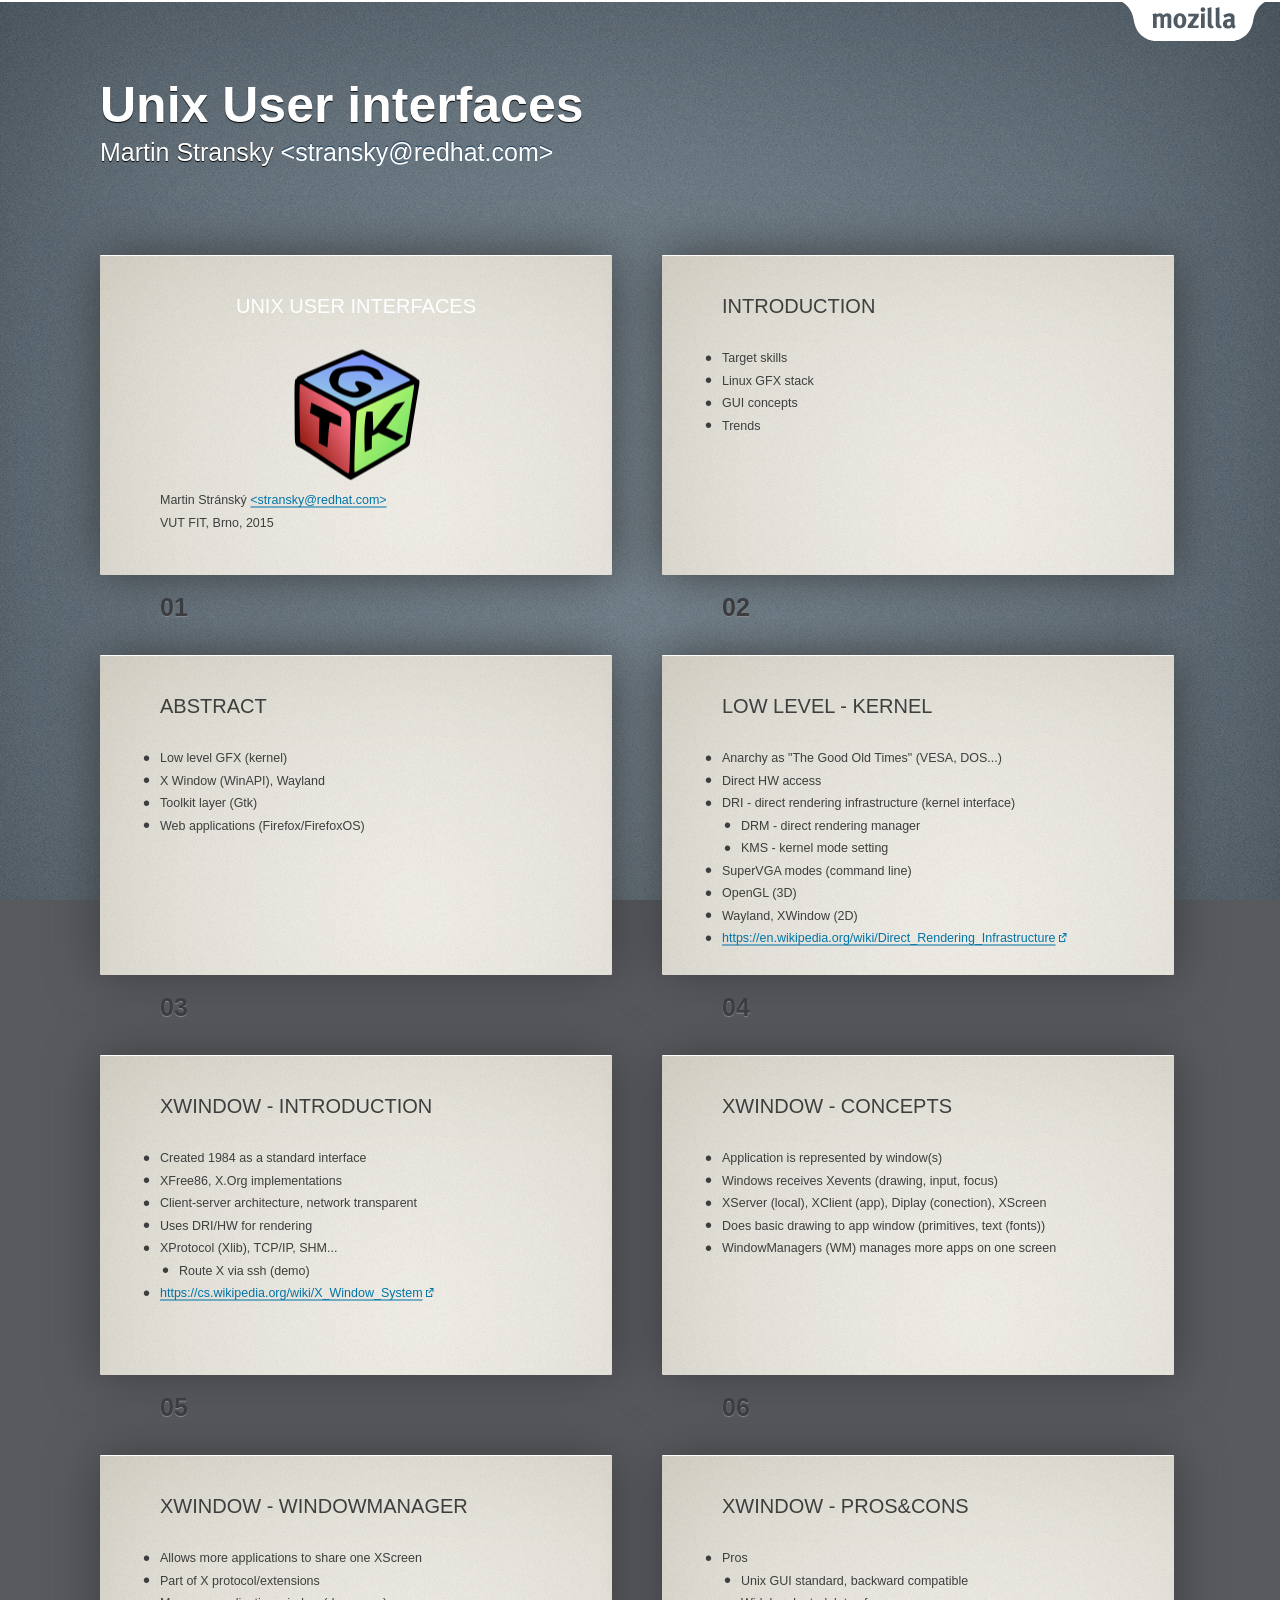
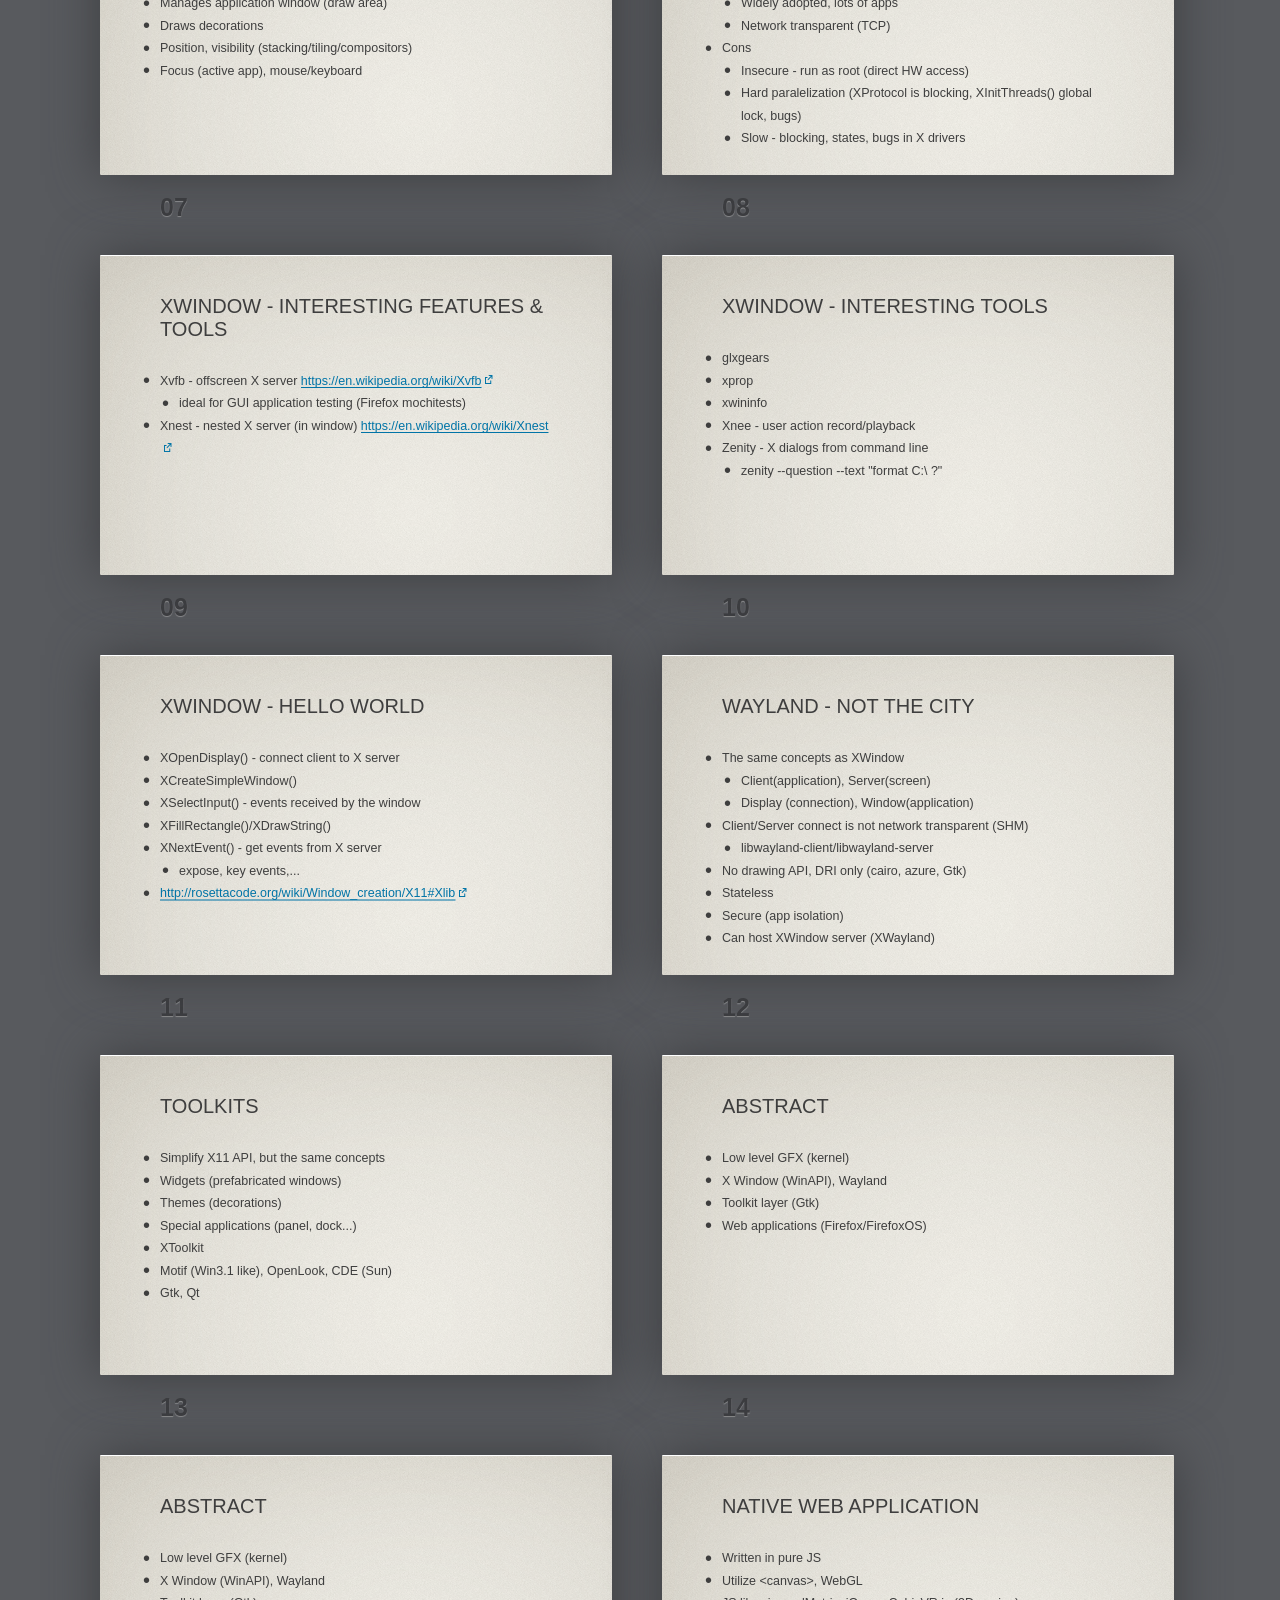
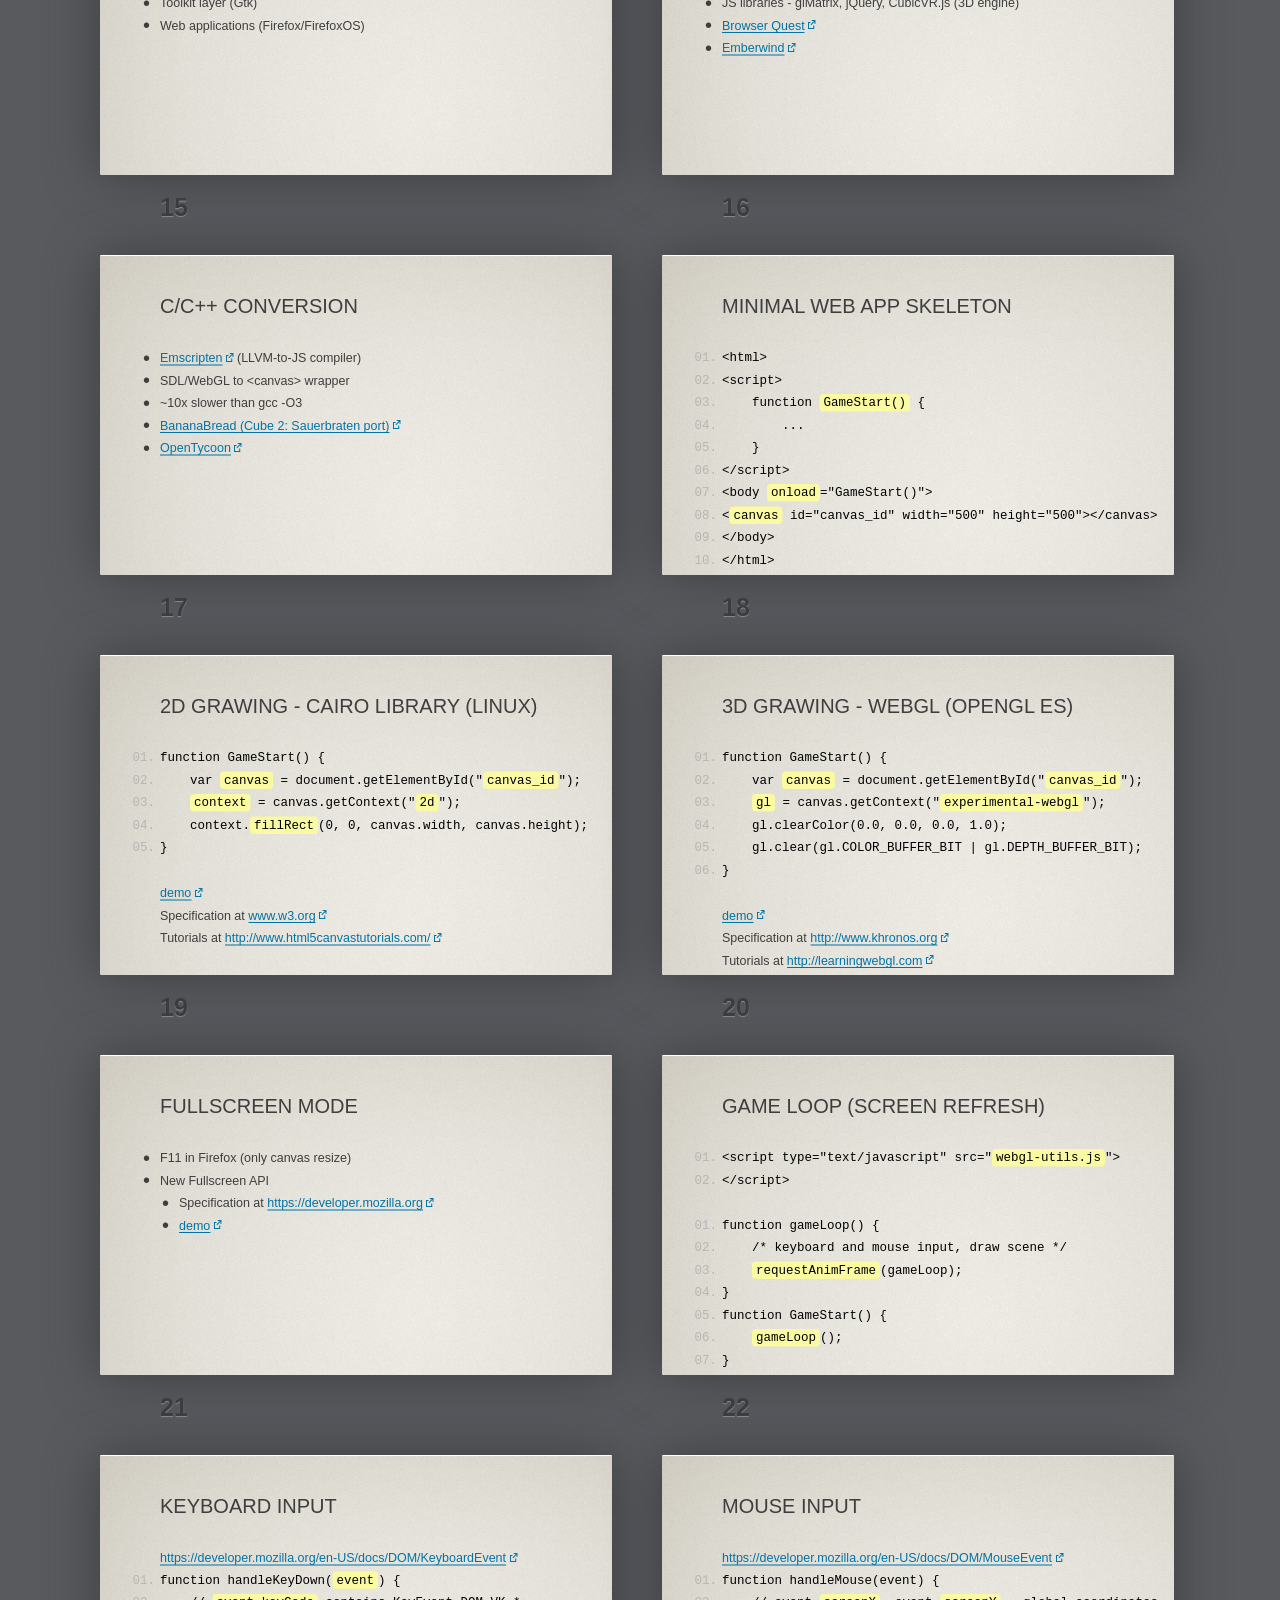
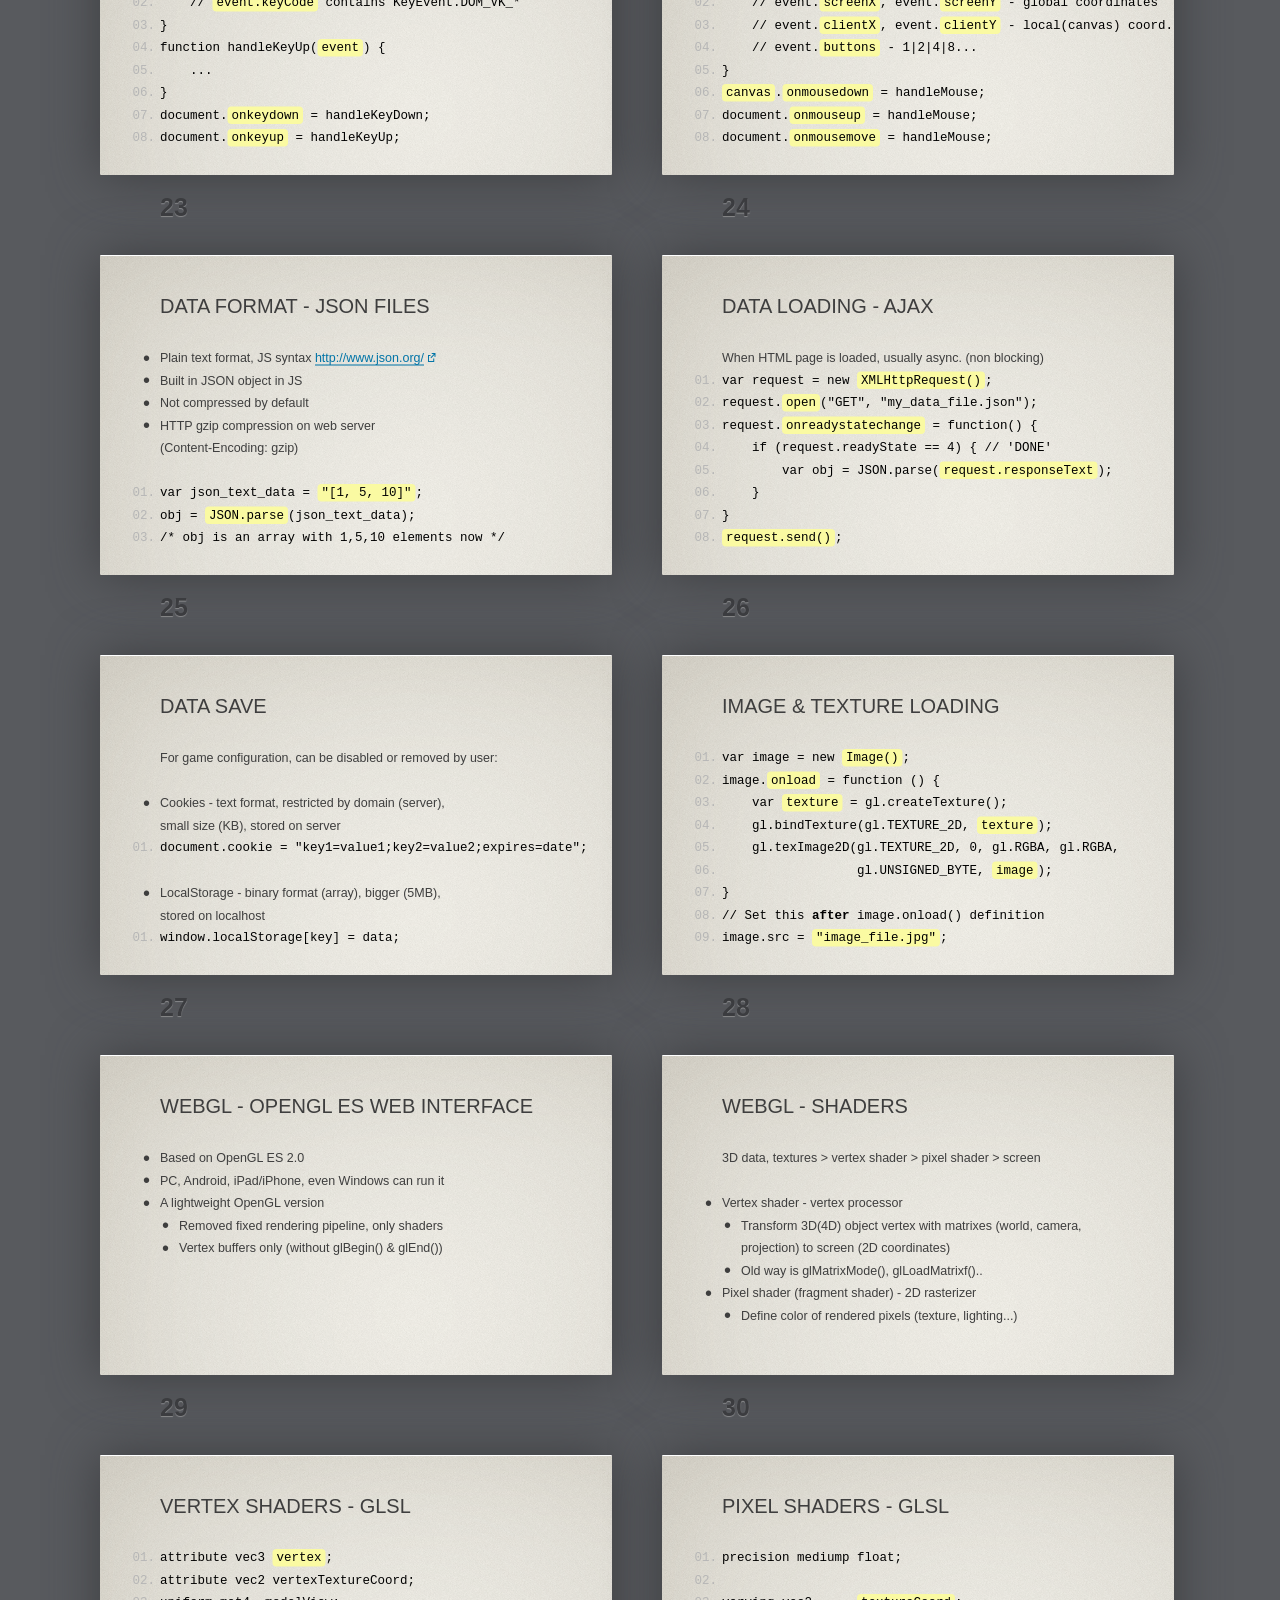
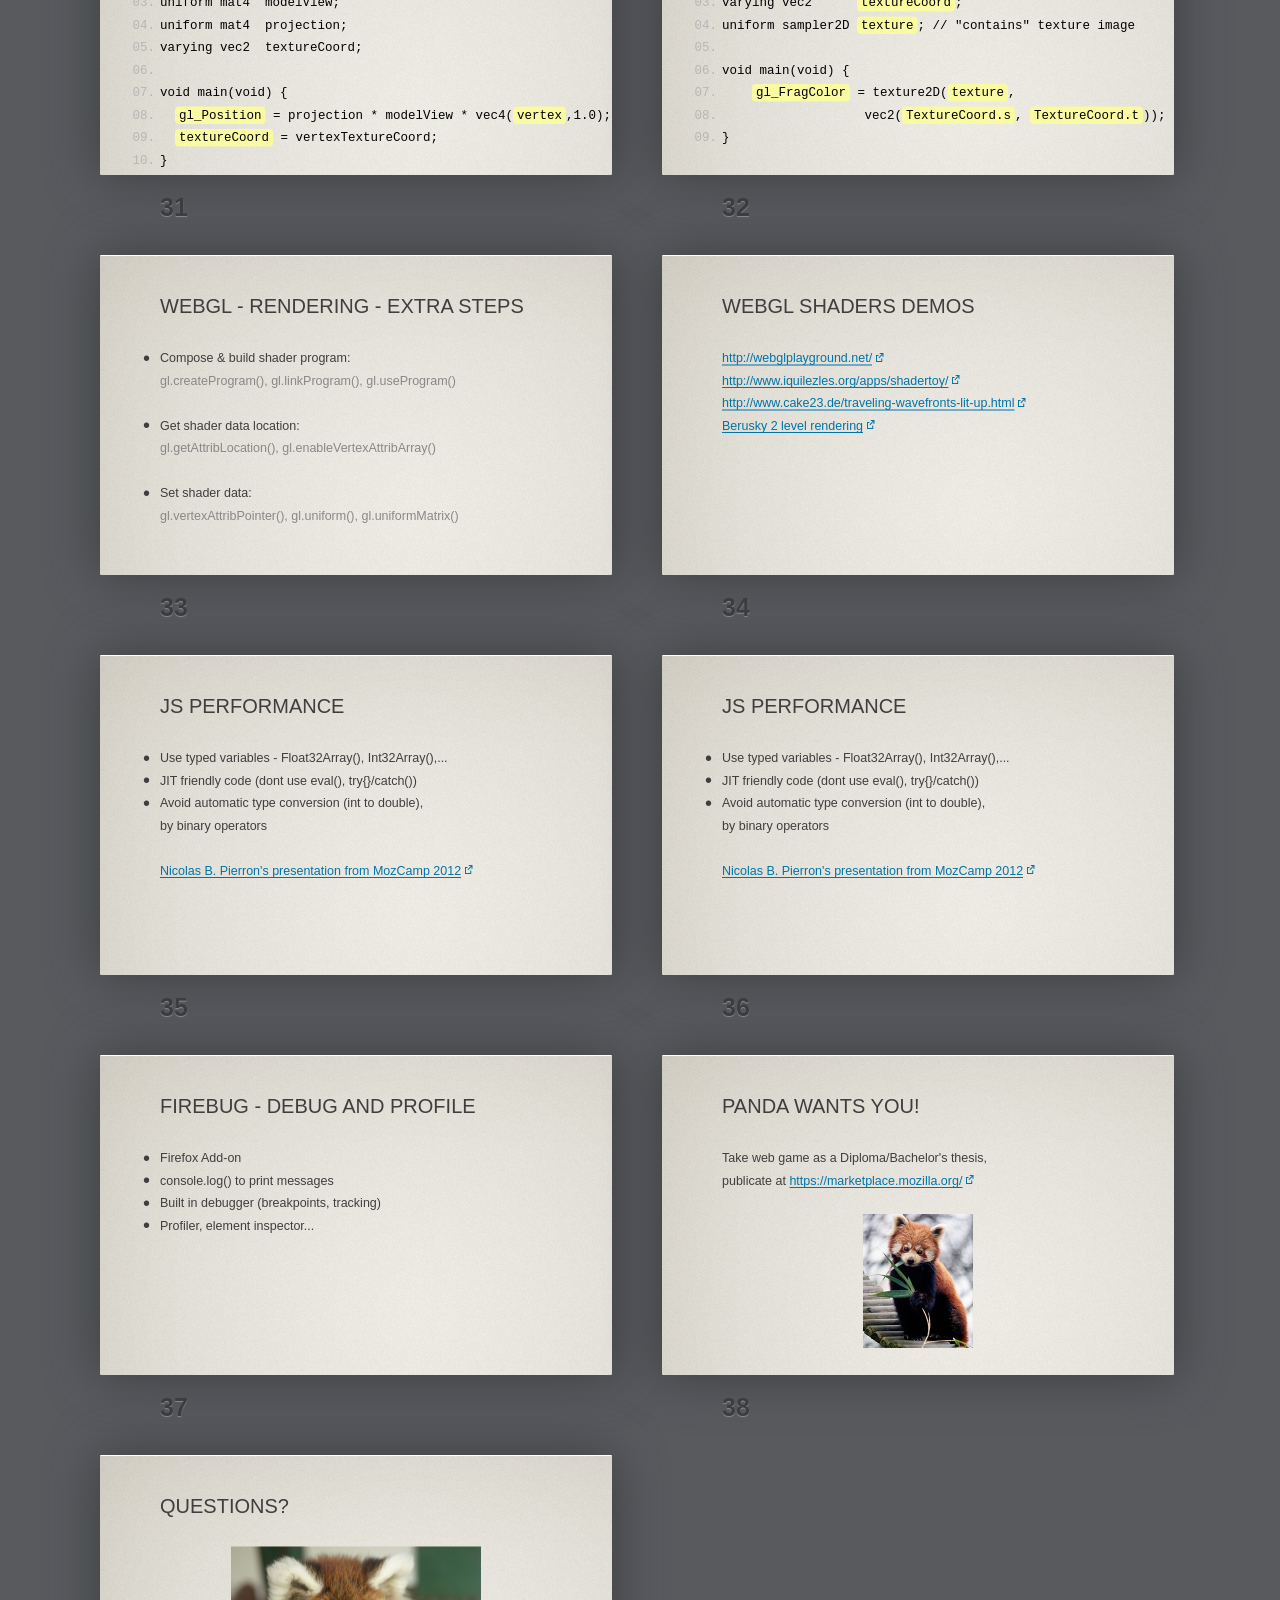
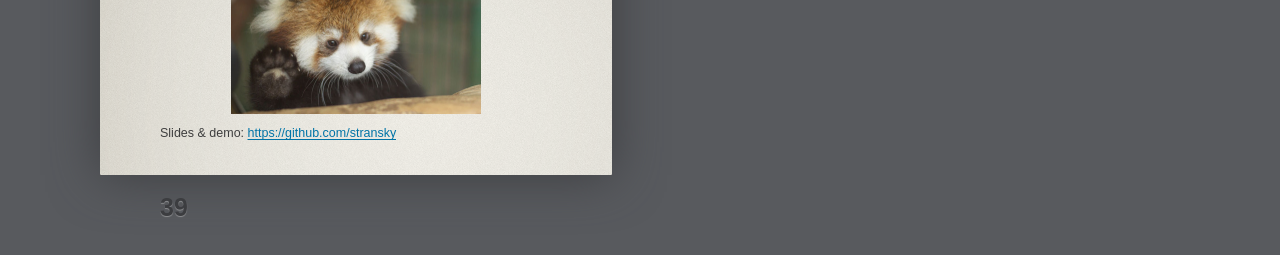
==== LinuxUI/slides/linux_ui.html @ 652108eb "slide update, new example" ====
<!DOCTYPE HTML>
<html lang="en-US">
<head>
	<title>Unix User interfaces</title>
	<meta charset="UTF-8">
	<meta name="viewport" content="width=1274, user-scalable=no">
	<link rel="stylesheet" href="themes/mozilla/styles/style.css">
	<!--
		To apply styles to the certain slides
		use slide ID to get needed elements
		-->
	<style>
		#Cover h2 {
			color:#FFF;
			text-align:center;
			font-size:40px;
			}
		#FitToWidth h2,
		#FitToHeight h2 {
			color:#fff;
			text-align:center;
			}
	</style>
</head>
<body class="list">
	<header class="caption">
		<h1>Unix User interfaces</h1>
		<p>Martin Stransky <a href="mailto:stransky@redhat.com">&lt;stransky@redhat.com&gt;</a></p>
	</header>

<!-- 
	
	Simply copy the whole block for each slide you want.
	Special slides get extra classes. Each slide needs an ID 
	to allow for bookmarking and target jumping.
	
	Images, videos and SVG objects are automatically centred.

	If you add a "cover" class images are taking over the whole 
	screen resized to height. Add a "w" class to resize to width.

 -->
	<div class="slide" id="Cover"><div>
		<section>
			<header>
				<h2>Unix User interfaces</h2>
			</header>
			<center><img src="pictures/gtk_logo.png"></center>
			<footer class="byline">Martin Stránský <a href="mailto:stransky@redhat.com">&lt;stransky@redhat.com&gt;</a><BR>VUT FIT, Brno, 2015</footer>
		</section>
	</div></div>

	<div class="slide" id="Intro"><div>
		<section>
			<header>
				<h2>Introduction</h2>
			</header>			
        <ul>
        <li>Target skills
        <li>Linux GFX stack
        <li>GUI concepts
        <li>Trends
        </ul>
		</section>
	</div></div>

	<div class="slide" id="Abstract"><div>
		<section>
			<header>
				<h2>Abstract</h2>
			</header>			
        <ul>
        <li>Low level GFX (kernel)
        <li>X Window (WinAPI), Wayland
        <li>Toolkit layer (Gtk)
        <li>Web applications (Firefox/FirefoxOS)        
        </ul>
		</section>
	</div></div>

  <div class="slide" id="Kernel_DRI"><div>
		<section>
			<header>
				<h2>Low level - kernel</h2>
			</header>			
        <ul>
        <li>Anarchy as "The Good Old Times" (VESA, DOS...)
        <li>Direct HW access
        <li>DRI - direct rendering infrastructure (kernel interface)
        <ul>
        <li>DRM - direct rendering manager
        <li>KMS - kernel mode setting
        </ul>
        <li>SuperVGA modes (command line)
        <li>OpenGL (3D)
        <li>Wayland, XWindow (2D)
        <li><a href="https://en.wikipedia.org/wiki/Direct_Rendering_Infrastructure" target="_blank">https://en.wikipedia.org/wiki/Direct_Rendering_Infrastructure</a>
        </ul>
		</section>
	</div></div>

	<div class="slide" id="X11-0"><div>
		<section>
			<header>
				<h2>XWindow - Introduction</h2>
			</header>			
        <ul>
        <li>Created 1984 as a standard interface
        <li>XFree86, X.Org implementations
        <li>Client-server architecture, network transparent
        <li>Uses DRI/HW for rendering
        <li>XProtocol (Xlib), TCP/IP, SHM...
        <ul>
          <li>Route X via ssh (demo)
        </ul>
        <li><a href="https://cs.wikipedia.org/wiki/X_Window_System" target="_blank">https://cs.wikipedia.org/wiki/X_Window_System</a>
        </ul>
		</section>
	</div></div>


	<div class="slide" id="X11-1"><div>
		<section>
			<header>
				<h2>XWindow - concepts</h2>
			</header>			
        <ul>
        <li>Application is represented by window(s)
        <li>Windows receives Xevents (drawing, input, focus)
        <li>XServer (local), XClient (app), Diplay (conection), XScreen
        <li>Does basic drawing to app window (primitives, text (fonts))
        <li>WindowManagers (WM) manages more apps on one screen
        </ul>
		</section>
	</div></div>

	<div class="slide" id="X11-2"><div>
		<section>
			<header>
				<h2>XWindow - WindowManager</h2>
			</header>			
        <ul>
        <li>Allows more applications to share one XScreen
        <li>Part of X protocol/extensions
        <li>Manages application window (draw area)
        <li>Draws decorations
        <li>Position, visibility (stacking/tiling/compositors)
        <li>Focus (active app), mouse/keyboard
        </ul>
		</section>
	</div></div>

	<div class="slide" id="X11-3"><div>
		<section>
			<header>
				<h2>XWindow - Pros&Cons</h2>
			</header>
        <ul>
        <li>Pros
        <ul>
        <li>Unix GUI standard, backward compatible
        <li>Widely adopted, lots of apps
        <li>Network transparent (TCP)
        </ul>
        <li>Cons
        <ul>
        <li>Insecure - run as root (direct HW access) 
        <li>Hard paralelization (XProtocol is blocking, XInitThreads() global lock, bugs)
        <li>Slow - blocking, states, bugs in X drivers
        </ul>
		</section>
	</div></div>


	<div class="slide" id="X11-4"><div>
		<section>
			<header>
				<h2>XWindow - Interesting features & tools</h2>
			</header>			
        <ul>
        <li>Xvfb - offscreen X server <a href="https://en.wikipedia.org/wiki/Xvfb" target="_blank">https://en.wikipedia.org/wiki/Xvfb</a>
        <ul>
          <li>ideal for GUI application testing (Firefox mochitests)
        </ul>
        <li>Xnest - nested X server (in window) <a href="https://en.wikipedia.org/wiki/Xnest" target="_blank">https://en.wikipedia.org/wiki/Xnest</a>
        </ul>
		</section>
	</div></div>

	<div class="slide" id="X11-5"><div>
		<section>
			<header>
				<h2>XWindow - Interesting tools</h2>
			</header>			
        <ul>                
        <li>glxgears
        <li>xprop
        <li>xwininfo
        <li>Xnee - user action record/playback
        <li>Zenity - X dialogs from command line
        <ul>
          <li>zenity --question --text "format C:\ ?"
        </ul>
        </ul>
		</section>
	</div></div>

	<div class="slide" id="X11-6"><div>
		<section>
			<header>
				<h2>XWindow - hello world</h2>
			</header>			
        <ul>
        <li>XOpenDisplay() - connect client to X server
        <li>XCreateSimpleWindow()
        <li>XSelectInput() - events received by the window
        <li>XFillRectangle()/XDrawString()
        <li>XNextEvent() - get events from X server
        <ul>
          <li>expose, key events,...
        </ul>
        <li><a href="http://rosettacode.org/wiki/Window_creation/X11#Xlib" target="_blank">http://rosettacode.org/wiki/Window_creation/X11#Xlib</a>
        </ul>
		</section>
	</div></div>

  <div class="slide" id="W-1"><div>	
		<section>
			<header>
				<h2>Wayland - not the city</h2>
			</header>			
        <ul>
        <li>The same concepts as XWindow
        <ul>
          <li>Client(application), Server(screen)
          <li>Display (connection), Window(application)
        </ul>
        <li>Client/Server connect is not network transparent (SHM)
        <ul>
        <li>libwayland-client/libwayland-server
        </ul>
        <li>No drawing API, DRI only (cairo, azure, Gtk)
        <li>Stateless
        <li>Secure (app isolation)
        <li>Can host XWindow server (XWayland)
        </ul>
		</section>
	</div></div>

	<div class="slide" id="GTK-1"><div>
		<section>
			<header>
				<h2>Toolkits</h2>
			</header>			
        <ul>
        <li>Simplify X11 API, but the same concepts
        <li>Widgets (prefabricated windows)
        <li>Themes (decorations)
        <li>Special applications (panel, dock...)
        <li>XToolkit
        <li>Motif (Win3.1 like), OpenLook, CDE (Sun)
        <li>Gtk, Qt
        </ul>
		</section>
	</div></div>

	<div class="slide" id="Abstract"><div>
		<section>
			<header>
				<h2>Abstract</h2>
			</header>			
        <ul>
        <li>Low level GFX (kernel)
        <li>X Window (WinAPI), Wayland
        <li>Toolkit layer (Gtk)
        <li>Web applications (Firefox/FirefoxOS)        
        </ul>
		</section>
	</div></div>

	<div class="slide" id="Abstract"><div>
		<section>
			<header>
				<h2>Abstract</h2>
			</header>			
        <ul>
        <li>Low level GFX (kernel)
        <li>X Window (WinAPI), Wayland
        <li>Toolkit layer (Gtk)
        <li>Web applications (Firefox/FirefoxOS)        
        </ul>
		</section>
	</div></div>


  <div class="slide" id="Native_apps"><div>
		<section>
			<header>
				<h2>Native web application</h2>
			</header>			
        <ul>
          <li>Written in pure JS</li>
          <li>Utilize &lt;canvas&gt;, WebGL</li>
          <li>JS libraries - glMatrix, jQuery, CubicVR.js (3D engine)</li>
          <li><a href="http://browserquest.mozilla.org/" target="_blank">Browser Quest</a></li>
          <li><a href="http://operasoftware.github.com/Emberwind/" target="_blank">Emberwind</a></li>
        </ul>        
		</section>
	</div></div>
  
  <div class="slide" id="Converted_apps"><div>
		<section>
			<header>
				<h2>C/C++ conversion</h2>
			</header>
        <ul>
          <li><a href="https://github.com/kripken/emscripten/wiki" target="_blank">Emscripten</a> (LLVM-to-JS compiler)</li>
          <li>SDL/WebGL to &lt;canvas&gt; wrapper</li>
          <li>~10x slower than gcc -O3</li>
          <li><a href="https://developer.mozilla.org/en-US/demos/detail/bananabread/launch" target="_blank">BananaBread (Cube 2: Sauerbraten port)</a></li>
          <li><a href="http://play-ttd.com/play/" target="_blank">OpenTycoon</a></li>
        </ul>
		</section>
	</div></div>
  
  <div class="slide" id="WebApp_structure"><div>
		<section>
			<header>
				<h2>Minimal Web App skeleton</h2>
			</header>			
        <pre>
        <code>&lt;html&gt;</code>
        <code>&lt;script&gt;</code>
        <code>    function <mark>GameStart()</mark> {</code>
        <code>        ...</code>
        <code>    }</code>
        <code>&lt;/script&gt;</code>
        <code>&lt;body <mark>onload</mark>="GameStart()"&gt;</code>
        <code>&lt;<mark>canvas</mark> id="canvas_id" width="500" height="500"&gt;&lt;/canvas&gt;</code>
        <code>&lt;/body&gt;</code>
        <code>&lt;/html&gt;</code>
        </pre>
		</section>
	</div></div>

  <div class="slide" id="Canvas_cairo"><div>
		<section>
			<header>
				<h2>2D grawing - Cairo library (Linux)</h2>
			</header>			        
   			<pre>
        <code>function GameStart() {</code>
        <code>    var <mark>canvas</mark> = document.getElementById("<mark>canvas_id</mark>");</code>
        <code>    <mark>context</mark> = canvas.getContext("<mark>2d</mark>");</code>
        <code>    context.<mark>fillRect</mark>(0, 0, canvas.width, canvas.height);</code>
        <code>}</code>
        </pre>
        <a href="examples/skeleton.html" target="_blank">demo</a><br>
        Specification at <a href="http://www.w3.org/TR/2010/WD-2dcontext-20100304/" target="_blank">www.w3.org</a>
        <br>
        Tutorials at <a href="http://www.html5canvastutorials.com/" target="_blank">http://www.html5canvastutorials.com/</a>
		</section>
	</div></div>

  <div class="slide" id="Canvas_gl"><div>
		<section>
			<header>
				<h2>3D grawing - WebGL (OpenGL ES)</h2>
			</header>			        
   			<pre>
        <code>function GameStart() {</code>
        <code>    var <mark>canvas</mark> = document.getElementById("<mark>canvas_id</mark>");</code>
        <code>    <mark>gl</mark> = canvas.getContext("<mark>experimental-webgl</mark>");</code>
        <code>    gl.clearColor(0.0, 0.0, 0.0, 1.0);</code>
        <code>    gl.clear(gl.COLOR_BUFFER_BIT | gl.DEPTH_BUFFER_BIT);</code>
        <code>}</code>
        </pre>
        <a href="examples/skeleton_gl.html" target="_blank">demo</a><br>
        Specification at <a href="http://www.khronos.org/registry/webgl/specs/latest/" target="_blank">
        http://www.khronos.org</a><br>
        Tutorials at <a href="http://learningwebgl.com/blog/?page_id=1217" target="_blank">
        http://learningwebgl.com</a>
		</section>
	</div></div>
  
  <div class="slide" id="fullscreen_api"><div>
		<section>
			<header>
				<h2>Fullscreen mode</h2>
			</header>
        <ul>
        <li> F11 in Firefox (only canvas resize)</li>
        <li> New Fullscreen API</li>
        <ul>
        <li>Specification at <a href="https://developer.mozilla.org/en-US/docs/DOM/Using_fullscreen_mode" target="_blank">
        https://developer.mozilla.org</a>
        </li>
        <li><a href="https://developer.mozilla.org/samples/domref/fullscreen.html" target="_blank">demo</a>
        </li>
        </ul>
        </li>
        </ul>
		</section>
	</div></div>
  
  <div class="slide" id="App_loop"><div>
		<section>
			<header>
				<h2>Game loop (screen refresh)</h2>
			</header>			        
   			<pre>
        <code>&lt;script type="text/javascript" src="<mark>webgl-utils.js</mark>"&gt;</code>
        <code>&lt;/script&gt;</code>
        </pre>
        <pre>
        <code>function gameLoop() {</code>
        <code>    /* keyboard and mouse input, draw scene */ </code>        
        <code>    <mark>requestAnimFrame</mark>(gameLoop);</code>
        <code>}</code>
        <code>function GameStart() {</code>        
        <code>    <mark>gameLoop</mark>();</code>
        <code>}</code>
        </pre>
		</section>
	</div></div>

  <div class="slide" id="keyboard_input"><div>
		<section>
			<header>
				<h2>Keyboard input</h2>
			</header>
        <a href="https://developer.mozilla.org/en-US/docs/DOM/KeyboardEvent" target="_blank">
           https://developer.mozilla.org/en-US/docs/DOM/KeyboardEvent</a>
        <pre>        
        <code>function handleKeyDown(<mark>event</mark>) {</code>
        <code>    // <mark>event.keyCode</mark> contains KeyEvent.DOM_VK_*</code> 
        <code>}</code>
        <code>function handleKeyUp(<mark>event</mark>) {</code>
        <code>    ...</code>
        <code>}</code>
        <code>document.<mark>onkeydown</mark> = handleKeyDown;</code>
        <code>document.<mark>onkeyup</mark> = handleKeyUp;</code>
        </pre>
		</section>
	</div></div>
  
  <div class="slide" id="mouse_input"><div>
		<section>
			<header>
				<h2>Mouse input</h2>
			</header>
        <a href=" https://developer.mozilla.org/en-US/docs/DOM/MouseEvent" target="_blank">
            https://developer.mozilla.org/en-US/docs/DOM/MouseEvent</a>
        <pre>
        <code>function handleMouse(event) {</code>
        <code>    // event.<mark>screenX</mark>, event.<mark>screenY</mark> - global coordinates</code>
        <code>    // event.<mark>clientX</mark>, event.<mark>clientY</mark> - local(canvas) coord.</code>
        <code>    // event.<mark>buttons</mark> - 1|2|4|8...</code>
        <code>}</code>
        <code><mark>canvas</mark>.<mark>onmousedown</mark> = handleMouse;</code>
        <code>document.<mark>onmouseup</mark> = handleMouse;</code>
        <code>document.<mark>onmousemove</mark> = handleMouse;</code>
        </pre>
		</section>
	</div></div>

  <div class="slide" id="data_loading_json"><div>
		<section>
			<header>
				<h2>Data format - JSON files</h2>
			</header>                
        <ul>        
        <li>Plain text format, JS syntax <a href="http://www.json.org/" target="_blank">http://www.json.org/</a></li>
        <li>Built in JSON object in JS</li>
        <li>Not compressed by default</li>
        <li>HTTP gzip compression on web server<br>(Content-Encoding: gzip)</li>
        </ul>
        
        <pre>
        <code>var json_text_data = <mark>"[1, 5, 10]"</mark>;</code>
        <code>obj = <mark>JSON.parse</mark>(json_text_data);</code>
        <code>/* obj is an array with 1,5,10 elements now */</code>        
        <pre>
		</section>
	</div></div>
  
  <div class="slide" id="data_loading_ajax"><div>
		<section>
			<header>
				<h2>Data loading - AJAX</h2>
			</header>
        When HTML page is loaded, usually async. (non blocking)<br>
        <pre>
        <code>var request = new <mark>XMLHttpRequest()</mark>;</code>
        <code>request.<mark>open</mark>("GET", "my_data_file.json");</code>
        <code>request.<mark>onreadystatechange</mark> = function() {</code>
        <code>    if (request.readyState == 4) { // 'DONE'</code>
        <code>        var obj = JSON.parse(<mark>request.responseText</mark>);</code>
        <code>    }</code>
        <code>}</code>
        <code><mark>request.send()</mark>;</code>
        </pre>
		</section>
	</div></div>
  
  <div class="slide" id="data_storing"><div>
		<section>
			<header>
				<h2>Data save</h2>
			</header>
      For game configuration, can be disabled or removed by user:<br><br>
      <ul>
      <li>Cookies - text format, restricted by domain (server),<br>
          small size (KB), stored on server
      <pre>
      <code>document.cookie = "key1=value1;key2=value2;expires=date";</code>
      </pre>
      </li>
      <li>LocalStorage - binary format (array), bigger (5MB),<br>stored on localhost
      <pre>
      <code>window.localStorage[key] = data;</code>
      </pre>
      </li>
      </ul>
      </li>
      </ul>
		</section>
	</div></div>
  
  <div class="slide" id="images_loading"><div>
		<section>
			<header>
				<h2>Image &amp; Texture loading</h2>
			</header>        
        <pre>
        <code>var image = new <mark>Image()</mark>;</code>
        <code>image.<mark>onload</mark> = function () {</code>
        <code>    var <mark>texture</mark> = gl.createTexture();</code>
        <code>    gl.bindTexture(gl.TEXTURE_2D, <mark>texture</mark>);</code>
        <code>    gl.texImage2D(gl.TEXTURE_2D, 0, gl.RGBA, gl.RGBA,</code>
        <code>                  gl.UNSIGNED_BYTE, <mark>image</mark>);</code>
        <code>}</code>
        <code>// Set this <b>after</b> image.onload() definition</code>
        <code>image.src = <mark>"image_file.jpg"</mark>;</code>
        </pre>
		</section>
	</div></div>
    
  <div class="slide" id="webgl_difference"><div>
		<section>
			<header>
				<h2>WebGL - OpenGL ES web interface</h2>
			</header>
			<ul>
        <li>Based on OpenGL ES 2.0</li>
				<li>PC, Android, iPad/iPhone, even Windows can run it</li>
        <li>A lightweight OpenGL version</li>
        <ul>
          <li>Removed fixed rendering pipeline, only shaders</li>
          <li>Vertex buffers only (without glBegin() &amp; glEnd())</li>
        </ul>
			</ul>      
		</section>
	</div></div>
  
  <div class="slide" id="webgl_shaders"><div>
		<section>
			<header>
				<h2>WebGL - Shaders</h2>
			</header>      
      3D data, textures > vertex shader > pixel shader > screen
      <br>
      <br>      
			<ul>
				<li>Vertex shader - vertex processor</li>
        <ul>
          <li>Transform 3D(4D) object vertex with matrixes (world, camera, projection) to screen (2D coordinates)
          </li>
          <li>Old way is glMatrixMode(), glLoadMatrixf()..
          </li>
        </ul>
        <li>Pixel shader (fragment shader) - 2D rasterizer</li>
        <ul>
          <li>Define color of rendered pixels (texture, lighting...)</li>          
        </ul>
			</ul>
		</section>
	</div></div>
  
  <div class="slide" id="webgl_vertex_shaders"><div>
		<section>
			<header>
				<h2>Vertex Shaders - GLSL</h2>
			</header>
      <pre>
      <code>attribute vec3 <mark>vertex</mark>;</code>
      <code>attribute vec2 vertexTextureCoord;</code>      
      <code>uniform mat4  modelView;</code>
      <code>uniform mat4  projection;</code>      
      <code>varying vec2  textureCoord;</code>
      <code> </code>
      <code>void main(void) {</code>
      <code>  <mark>gl_Position</mark> = projection * modelView * vec4(<mark>vertex</mark>,1.0);</code>
      <code>  <mark>textureCoord</mark> = vertexTextureCoord;</code>
      <code>}</code>
      </pre>
		</section>
	</div></div>
  
  <div class="slide" id="webgl_pixel_shaders"><div>
		<section>
			<header>
				<h2>Pixel Shaders - GLSL</h2>
			</header>
      <pre>
      <code>precision mediump float;</code>
      <code> </code>
      <code>varying vec2      <mark>textureCoord</mark>;</code>
      <code>uniform sampler2D <mark>texture</mark>; // "contains" texture image</code>
      <code> </code>
      <code>void main(void) {</code>
      <code>    <mark>gl_FragColor</mark> = texture2D(<mark>texture</mark>, </code>
      <code>                   vec2(<mark>TextureCoord.s</mark>, <mark>TextureCoord.t</mark>));</code>
      <code>}</code>
      </pre>
		</section>
	</div></div>
  
  <div class="slide" id="webgl_rendering"><div>
		<section>
			<header>
				<h2>WebGL - rendering - extra steps</h2>
			</header>      
      <ul>
      <li>Compose &amp; build shader program:
      <p class="note">gl.createProgram(), gl.linkProgram(), gl.useProgram()</p>
      </li>
      <li>Get shader data location:<br>
      <p class="note">gl.getAttribLocation(), gl.enableVertexAttribArray()</p>
      </li>
      <li>Set shader data:<br>
      <p class="note">gl.vertexAttribPointer(), gl.uniform(), gl.uniformMatrix()</p>
      </li>
      </ul>
		</section>
	</div></div>

  <div class="slide" id="webgl_shaders_demo"><div>
		<section>
			<header>
				<h2>WebGL Shaders demos</h2>
			</header>      
				<h2><a href="http://webglplayground.net/" target="_blank">http://webglplayground.net/</a></h2>
				<h2><a href="http://www.iquilezles.org/apps/shadertoy/" target="_blank">http://www.iquilezles.org/apps/shadertoy/</a></h2>
				<h2><a href="http://www.cake23.de/traveling-wavefronts-lit-up.html" target="_blank">http://www.cake23.de/traveling-wavefronts-lit-up.html</a></h2>
        <h2><a href="../../index.html" target="_blank">Berusky 2 level rendering</a></h2>
		</section>
	</div></div>
  
  <div class="slide" id="js_performance"><div>
		<section>
			<header>
				<h2>JS performance</h2>
			</header>      
      <ul>
      <li>Use typed variables - Float32Array(), Int32Array(),...</li>
      <li>JIT friendly code (dont use eval(), try{}/catch())</li>
      <li>Avoid automatic type conversion (int to double),<BR>by binary operators</li>
      </ul>
      <a href="https://github.com/nbp/mozcamp-eu-2012-js-optim" target="_blank">
      Nicolas B. Pierron's presentation from MozCamp 2012
      </a>
		</section>
	</div></div>
  
  <div class="slide" id="js_performance"><div>
		<section>
			<header>
				<h2>JS performance</h2>
			</header>      
      <ul>
      <li>Use typed variables - Float32Array(), Int32Array(),...</li>
      <li>JIT friendly code (dont use eval(), try{}/catch())</li>
      <li>Avoid automatic type conversion (int to double),<BR>
          by binary operators</li>
      </ul>
      <a href="https://github.com/nbp/mozcamp-eu-2012-js-optim" target="_blank">
      Nicolas B. Pierron's presentation from MozCamp 2012
      </a>
		</section>
	</div></div>
  
	<div class="slide" id="firebug_debugger"><div>
		<section>
			<header>
				<h2>Firebug - Debug and Profile</h2>
			</header>
			<ul>
        <li>Firefox Add-on</li>
				<li>console.log() to print messages</li>
				<li>Built in debugger (breakpoints, tracking)</li>
        <li>Profiler, element inspector...</li>
			</ul>
		</section>
	</div></div>

	<div class="slide" id="what_next"><div>
		<section>
			<header>
				<h2>Panda wants you!</h2>
			</header>
      Take web game as a Diploma/Bachelor's thesis,<br>
      publicate at <a href="https://marketplace.mozilla.org/" target="_blank">https://marketplace.mozilla.org/</a>
      <br><br>
      <center><img src="pictures/panda_mala.jpg" alt=""></center>
		</section>
	</div></div>
  
	<div class="slide" id="ThankYou"><div>
		<section>
			<header>
				<h2>Questions?</h2>
			</header>
      <center><img src="pictures/panda_packa.jpg" alt=""></center>
			<p>Slides &amp; demo: <a href="https://github.com/stransky">https://github.com/stransky</a></p>
		</section>
	</div></div>
	<!--
		To hide progress bar from entire presentation
		just remove “progress” element.
		-->	
	<script src="scripts/script.js"></script>
	<!-- Copyright © 2010–2012 Vadim Makeev — pepelsbey.net -->
	<!-- Photos by John Carey — fiftyfootshadows.net -->
</body>
</html>
---- LinuxUI/slides/themes/mozilla/styles/style.css ----
/*
	Mozilla theme for Shower presentation template: http://github.com/pepelsbey/shower
	Copyright © 2010–2011 Vadim Makeev, http://pepelsbey.net/
	Licensed under MIT license: https://github.com/pepelsbey/shower/wiki/License
	Theme by Chris Heilmann http://christianheilmann.com @codepo8
*/

@import url(fonts.css);
@import url(reset.css);

BODY {
	font:25px/1.8 'OpenSansRegular', sans-serif;
	counter-reset:paging;
	}
		body:after {
		position:absolute;
		top:0;
		right:10px;
		width:153px;
		height:41px;
		background:url(../images/tab-2.png);
		content:'';
		}


/* Slide
---------------------------------------- */
.slide:after {
	counter-increment:paging;
	content:counter(paging, decimal-leading-zero);
	}
.slide section {
	padding:80px 120px 0;
	width:784px;
	height:560px;
	background:url(../images/bg-sandstone-2.png);
	color:rgb(62,62,62);
	}

/* Header */
.slide header {
	margin:0 0 58px;
	color:rgb(62,62,62);
	text-transform: uppercase;
	font:lighter 40px/1.13 'OpenSansLight', sans-serif;
	}

/* Elements */
.slide p {
	margin:0 0 45px;
	}
.slide p.note {
	color:#888;
	}
.slide a {
	border-bottom:0.1em solid;
	color:#0174A7;
	text-decoration:none;
	}
.slide a[target=_blank] {
	margin-right:22px;
	}
.slide a[target=_blank]:after {
	position:absolute;
	margin-left:7px;
	font-family:'Target Blank';
	content:'\005E';
	}
.slide b,
.slide strong {
	font-weight:bold;
	}
.slide i,
.slide em {
	font-style:italic;
	}
.slide kbd,
.slide code {
	padding:3px 8px;
	-webkit-border-radius:8px;
	-moz-border-radius:8px;
	border-radius:8px;
	background:#FAFAA2;
	color:#000;
	-webkit-tab-size:4;
	-moz-tab-size:4;
	-o-tab-size:4;
	tab-size:4;
	font-family:'monaco', 'courier', monospace;
	}

/* Quote */
.slide blockquote {
	font-style:italic;
	}
.slide blockquote:before {
	position:absolute;
	margin:-15px 0 0 -80px;
	color:#666;
	font:200px/1 'Open Sans', sans-serif;
	content:'\201C'; /* ldquo */
	}

/* Lists */
.slide ol,
.slide ul {
	margin:0 0 45px;
	counter-reset:list;
	}
	.slide ul ul,
	.slide ol ul,
	.slide ol ol,
	.slide ul ol {
		margin:0 0 0 38px;
		}
	.slide ol > li:before,
	.slide ul > li:before {
		position:absolute;
		margin-left:-120px;
		width:100px;
		color:rgb(62,62,62);
		text-align:right;
		}
	.slide ul > li:before {
		content:'\2022'; /* bull */
		line-height:1.1;
		font-size:40px;
		}
	.slide ol > li:before {
		counter-increment:list;
		content:counter(list)'.';
		}

/* Code */
.slide pre {
	margin:0 0 45px;
	counter-reset:code;
	white-space:normal;
	}
	.slide pre code {
		display:block;
		padding:0;
		background:none;
		white-space:pre;
		}
	.slide pre code:before {
		position:absolute;
		margin:0 0 0 -120px;
		width:110px;
		color:rgb(182, 182, 182);
		text-align:right;
		counter-increment:code;
		content:counter(code, decimal-leading-zero)'.';
		}
	.slide pre mark {
		padding:3px 8px;
		-webkit-border-radius:8px;
		-moz-border-radius:8px;
		border-radius:8px;
		background:#FAFAA2;
		color:#000;
		font-style:normal;
		}
	.slide pre .important {
		background:#C00;
		color:#FFF;
		font-weight:normal;
		}
	.slide pre .comment {
		padding:0;
		background:none;
		color:#888;
		}

/* Cover */
.slide.cover section {
	background:#000;
	overflow:hidden;
	}
	.slide.cover section:before {
		display:none;
	}
	.slide.cover .byline {
		color: #fff;
		text-align: right;
		position: absolute;
		bottom: 10px;
		right: 10px;
	}
.slide.cover img,
.slide.cover svg,
.slide.cover video,
.slide.cover object {
	position:absolute;
	top:0;
	left:50%;
	z-index:-1;
	height:100%;
	-webkit-transform:translateX(-50%);
	-moz-transform:translateX(-50%);
	-ms-transform:translateX(-50%);
	-o-transform:translateX(-50%);
	transform:translateX(-50%);
	}
.slide.cover.w img,
.slide.cover.w svg,
.slide.cover.w video,
.slide.cover.w object {
	top:50%;
	left:0;
	width:100%;
	height:auto;
	-webkit-transform:translateY(-50%);
	-moz-transform:translateY(-50%);
	-ms-transform:translateY(-50%);
	-o-transform:translateY(-50%);
	transform:translateY(-50%);
	}

/* Shout */
.slide.shout section:before {
	display:none;
	}
.slide.shout h2 {
	position:absolute;
	top:50%;
	left:0;
	width:100%;
	text-align:center;
	line-height:1;
	font-size:150px;
	-webkit-transform:translateY(-50%);
	-moz-transform:translateY(-50%);
	-ms-transform:translateY(-50%);
	-o-transform:translateY(-50%);
	transform:translateY(-50%);
	}
	.slide.shout h2 a[target=_blank] {
		margin:0;
		}
		.slide.shout h2 a[target=_blank]:after {
			content:'';
			}

/* Middle */
.middle {
	position:absolute;
	top:50%;
	left:50%;
	-webkit-transform:translate(-50%, -50%);
	-moz-transform:translate(-50%, -50%);
	-ms-transform:translate(-50%, -50%);
	-o-transform:translate(-50%, -50%);
	transform:translate(-50%, -50%);
	}

/* List
---------------------------------------- */
.list {
	float:left;
	padding:80px 0 80px 100px;
	background:#585A5E url(../images/bg-darkgrey-2.png) fixed;
	}

/* Caption */
.list .caption {
	color:#fff;
	text-shadow:0 1px 1px #000;
	}
	.list .caption h1 {
		font:bold 50px/1 'OpenSansRegular', sans-serif;
		}
	.list .caption a {
		color:#fff;
		text-shadow:0 -1px 1px #1F3F60;
		text-decoration:none;
		}
	.list .caption a:hover {
		color:#5ca4ed;
		}

/* Slide */
.list .slide {
	position:relative;
	float:left;
	margin:0 50px 0 0;
	padding:80px 0 0;
	}
	.list .slide:after {
		position:absolute;
		bottom:-45px;
		left:60px;
		color:#3C3D40;
		text-shadow:0 1px 1px #8D8E90;
		line-height:1;
		font-weight:bold;
		font-size:25px;
		}
	.list .slide:target:after {
		text-shadow:0 -1px 1px #1F3F60;
		color:#fff;
		}
	.list .slide > div {
		position:relative;
		overflow:hidden;
		width:512px;
		height:320px;
		box-shadow:0 0 50px #3C3D40;
		border-radius:1px;
		background:rgba(0, 0, 0, 0.3);
		}
	.list .slide > div:hover {
		box-shadow:
			0 0 0 10px rgba(60, 61, 64, 0.6),
			0 0 50px #3C3D40;
		}
	.list .slide:target > div {
		box-shadow:
			0 0 0 10px rgba(240,240,240, 1),
			0 0 50px #3C3D40;
		}
	.list .slide section {
		-webkit-transform-origin:0 0;
		-webkit-transform:scale(0.5);
		-moz-transform-origin:0 0;
		-moz-transform:scale(0.5);
		-ms-transform-origin:0 0;
		-ms-transform:scale(0.5);
		-o-transform-origin:0 0;
		-o-transform:scale(0.5);
		transform-origin:0 0;
		transform:scale(0.5);
		}
		.list .slide section:after {
			position:absolute;
			top:0;
			right:0;
			bottom:0;
			left:0;
			content:'';
			}

/* Small */
@media all and (max-width:1274px) {
	.list .slide:after {
		left:30px;
		}
	.list .slide > div {
		width:256px;
		height:160px;
		}
	.list .slide section {
		-webkit-transform:scale(0.25);
		-moz-transform:scale(0.25);
		-ms-transform:scale(0.25);
		-o-transform:scale(0.25);
		transform:scale(0.25);
		}
	}

/* Full
---------------------------------------- */
.full {
	position:absolute;
	top:50%;
	left:50%;
	overflow:hidden;
	margin:-320px 0 0 -512px;
	width:1024px;
	height:640px;
	background:#000;
	}
	.full .caption {
		display:none;
		}
	.full .slide {
		position:absolute;
		visibility:hidden;
		}
		.full .slide:target {
			visibility:visible;
			}
		.full .slide:after {
			position:absolute;
			bottom:65px;
			right:130px;
			color:rgba(62,62,62,0.6);
			line-height:1;
			}
		.full .slide section {
			-webkit-transform:scale(1);
			-moz-transform:scale(1);
			-ms-transform:scale(1);
			-o-transform:scale(1);
			transform:scale(1);
			}
		.full .slide.cover {
			z-index:1;
			}
			.full .slide.cover:after,
			.full .slide.shout:after {
				content:'';
				}
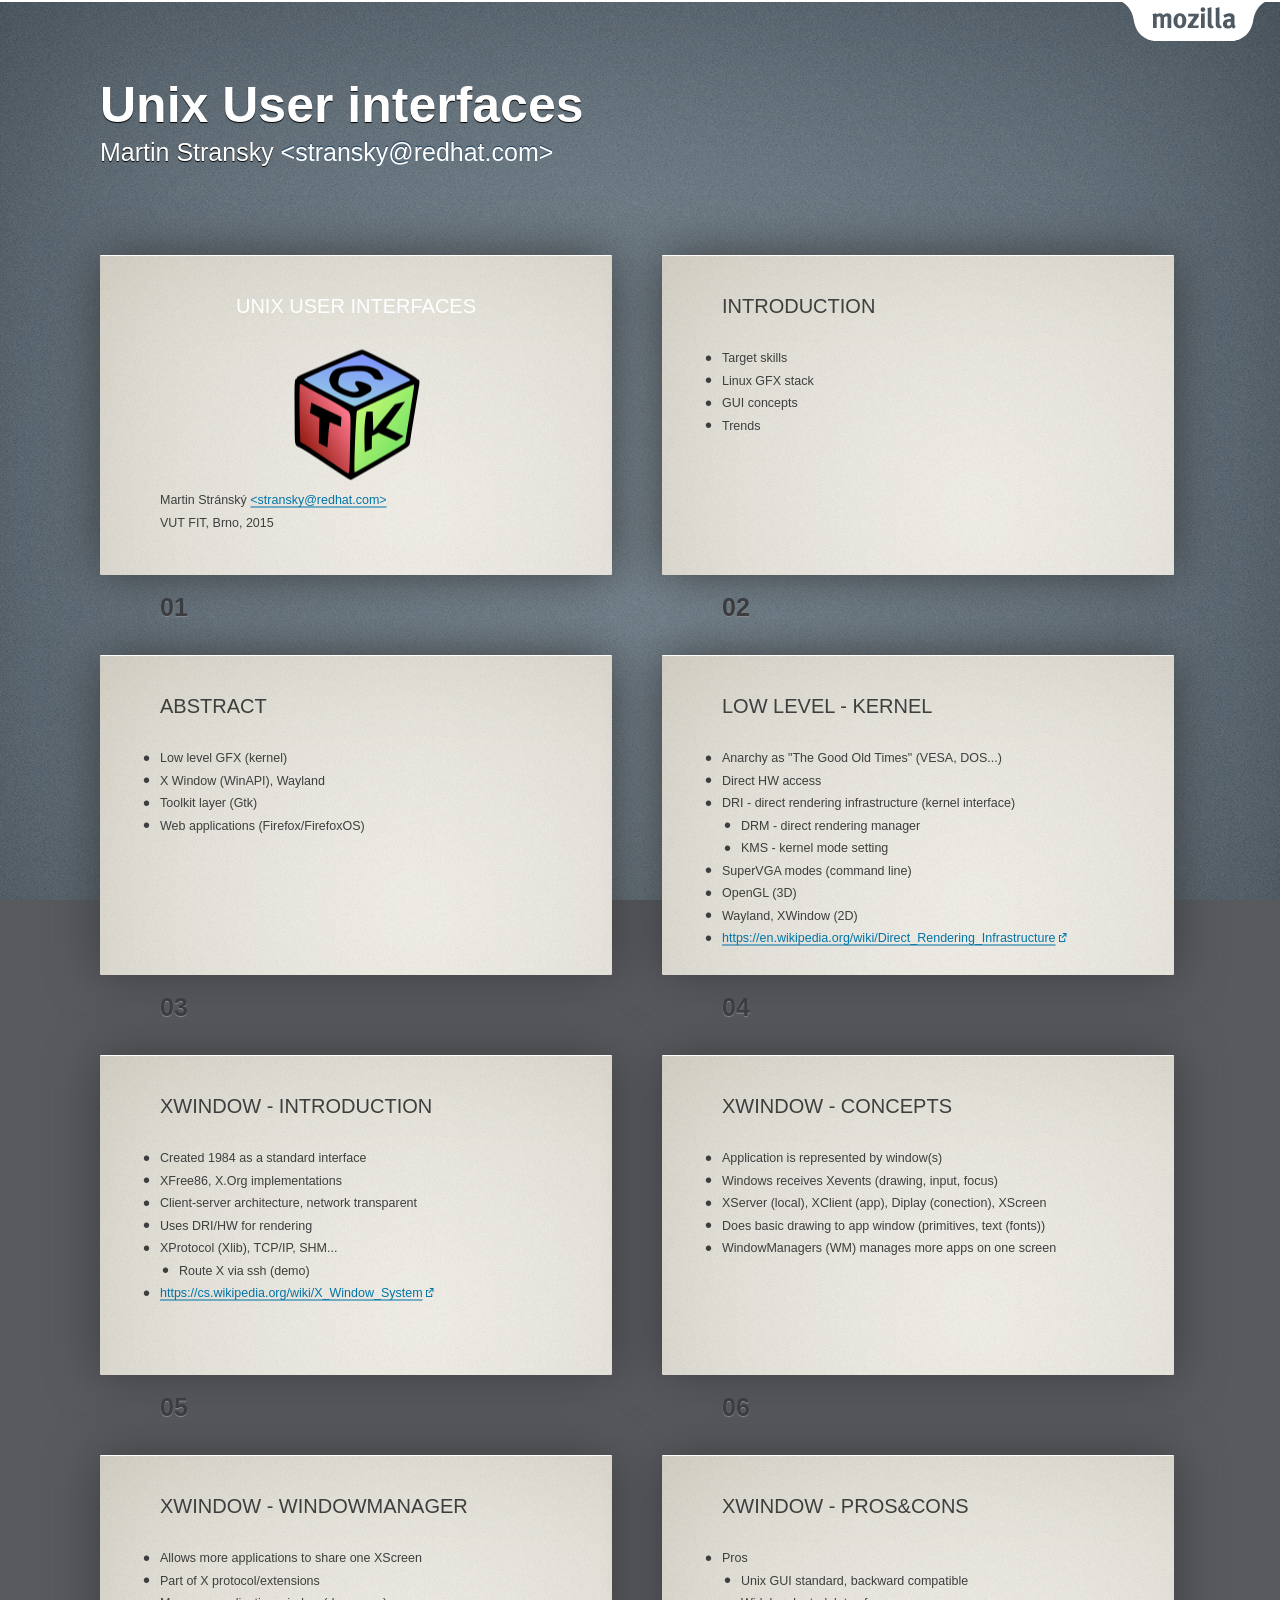
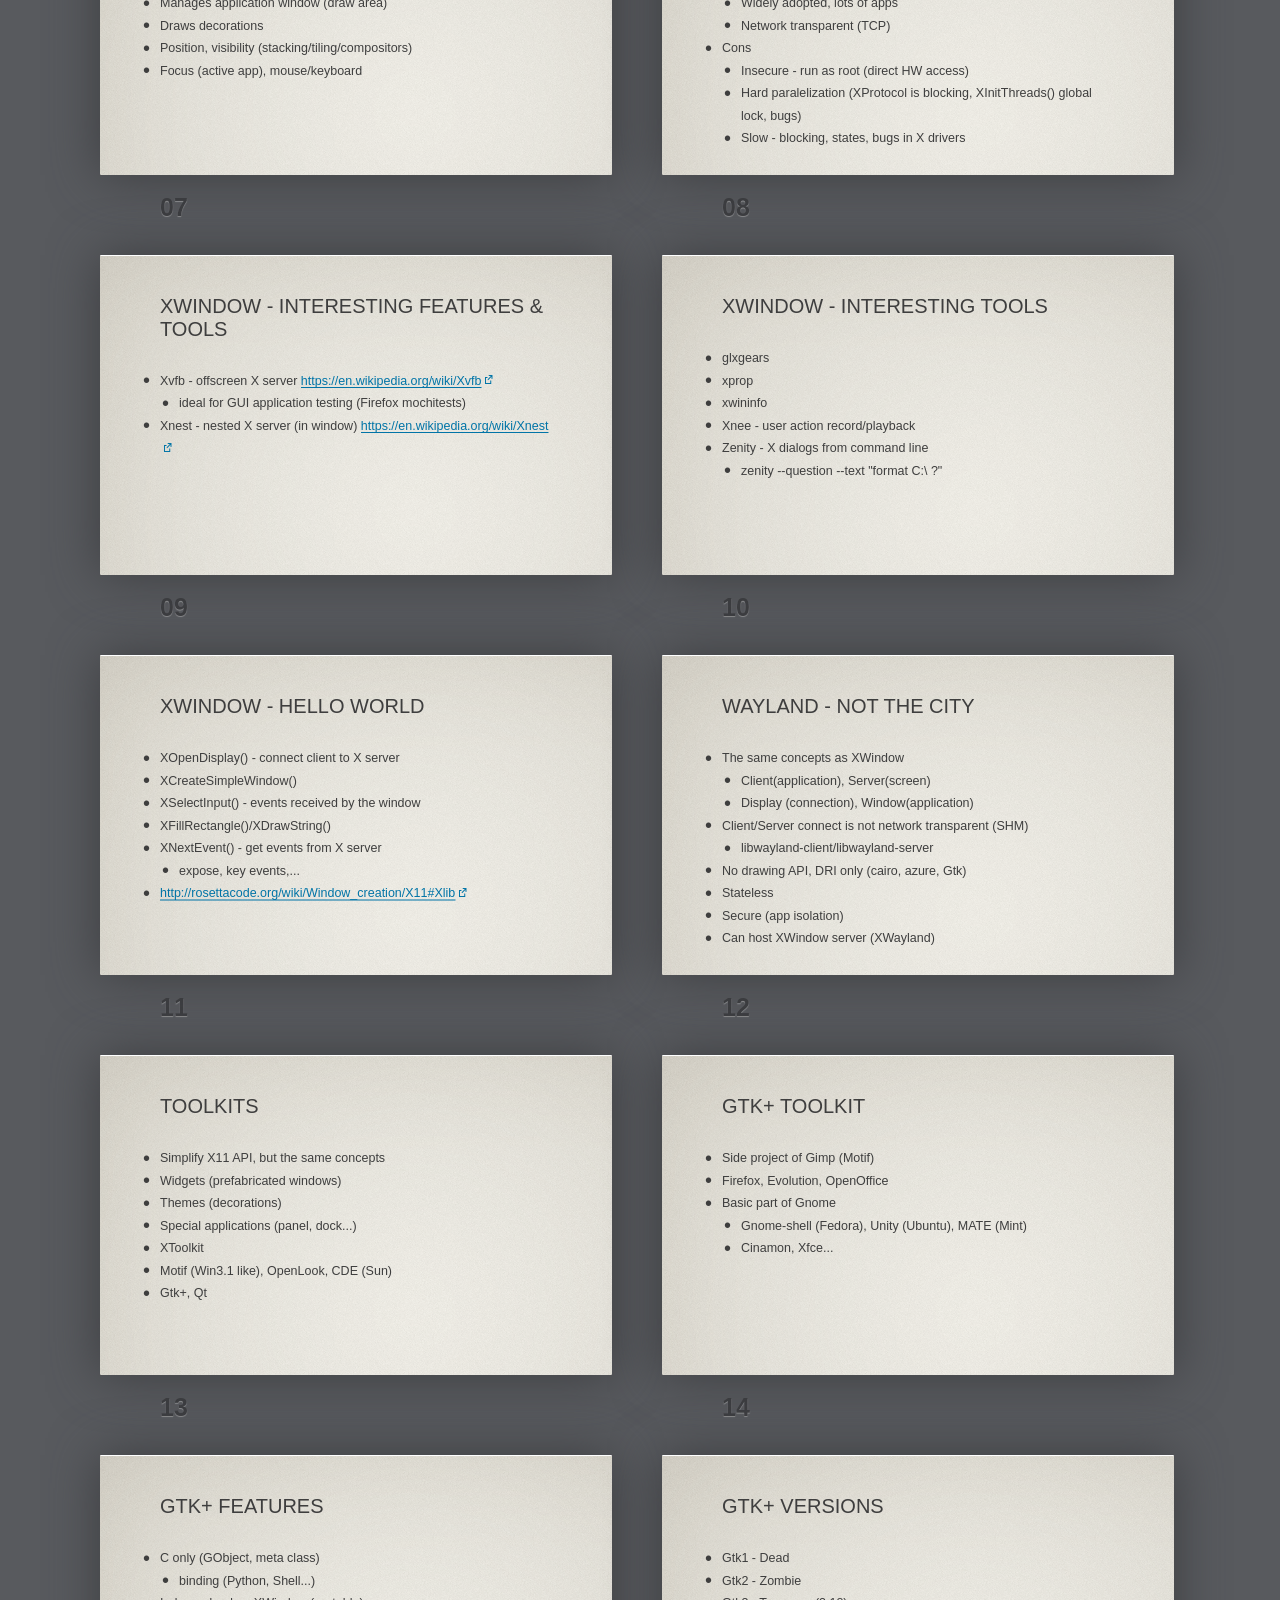
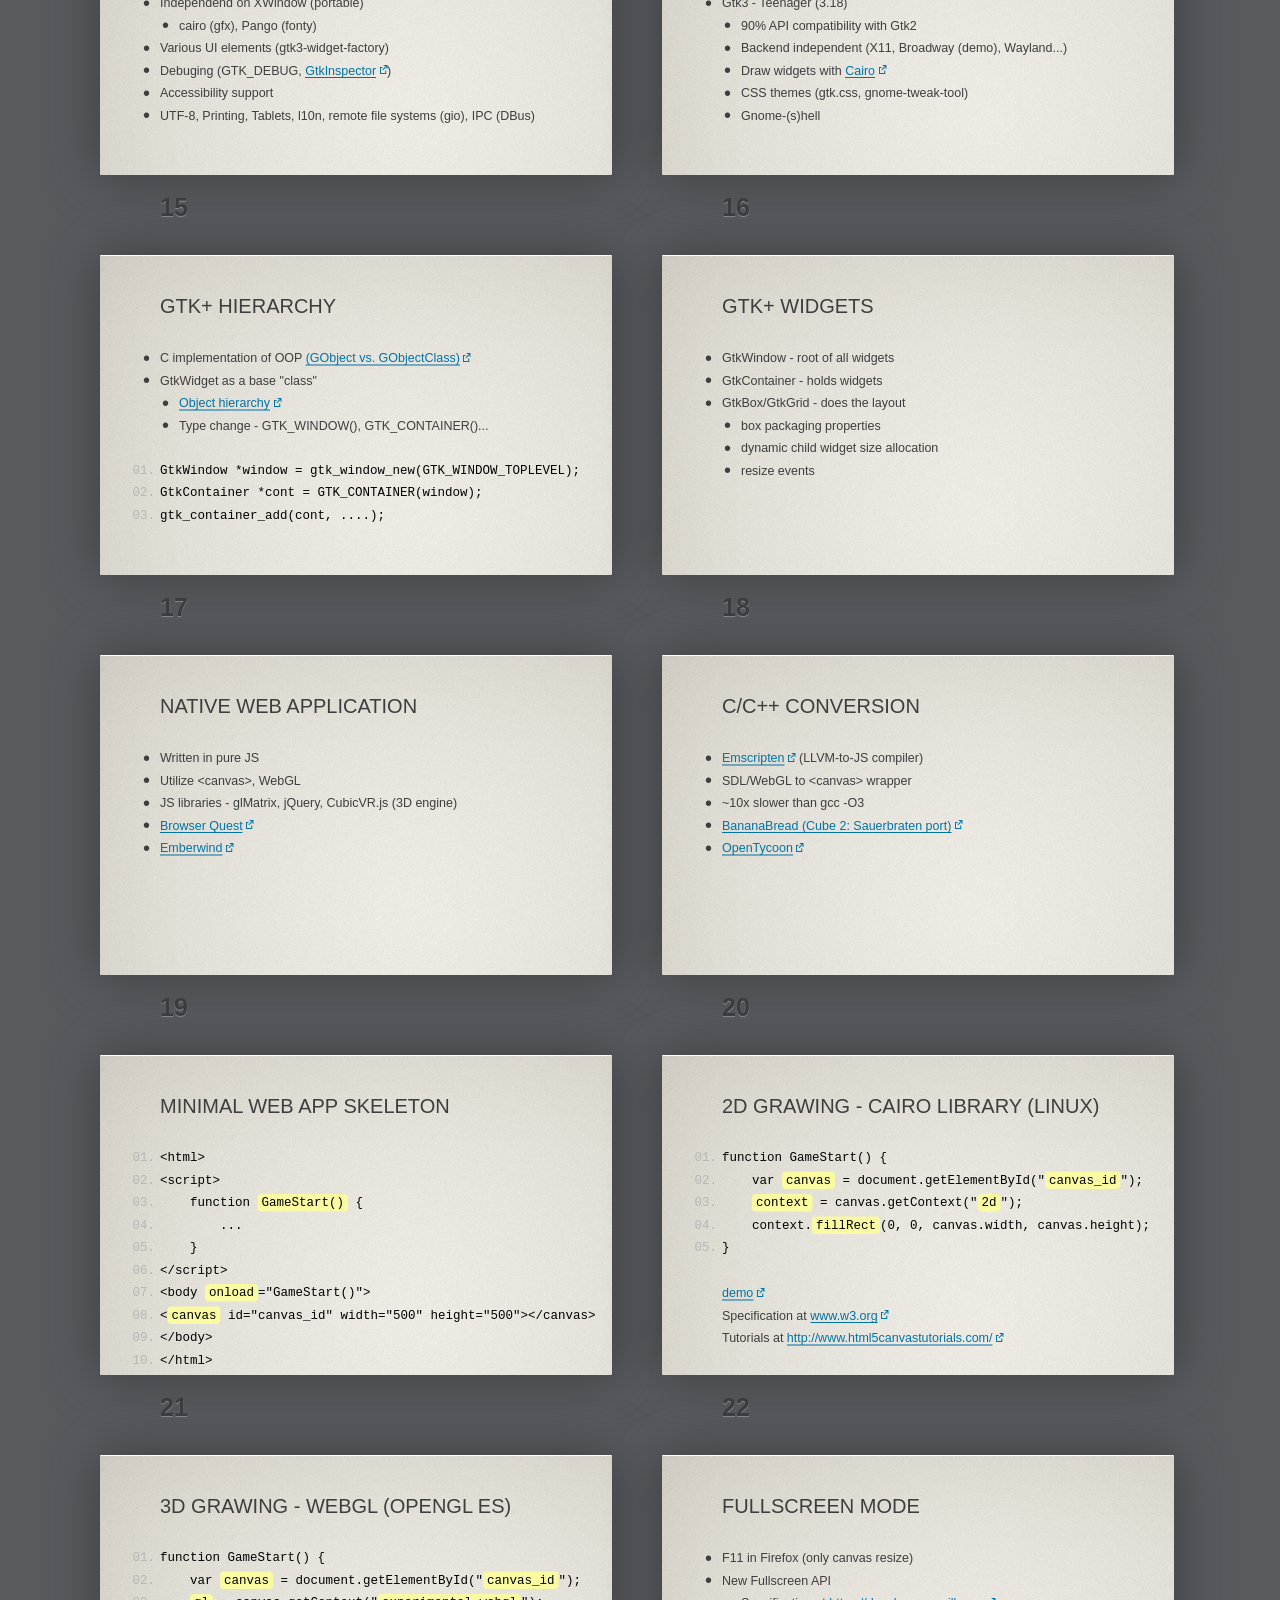
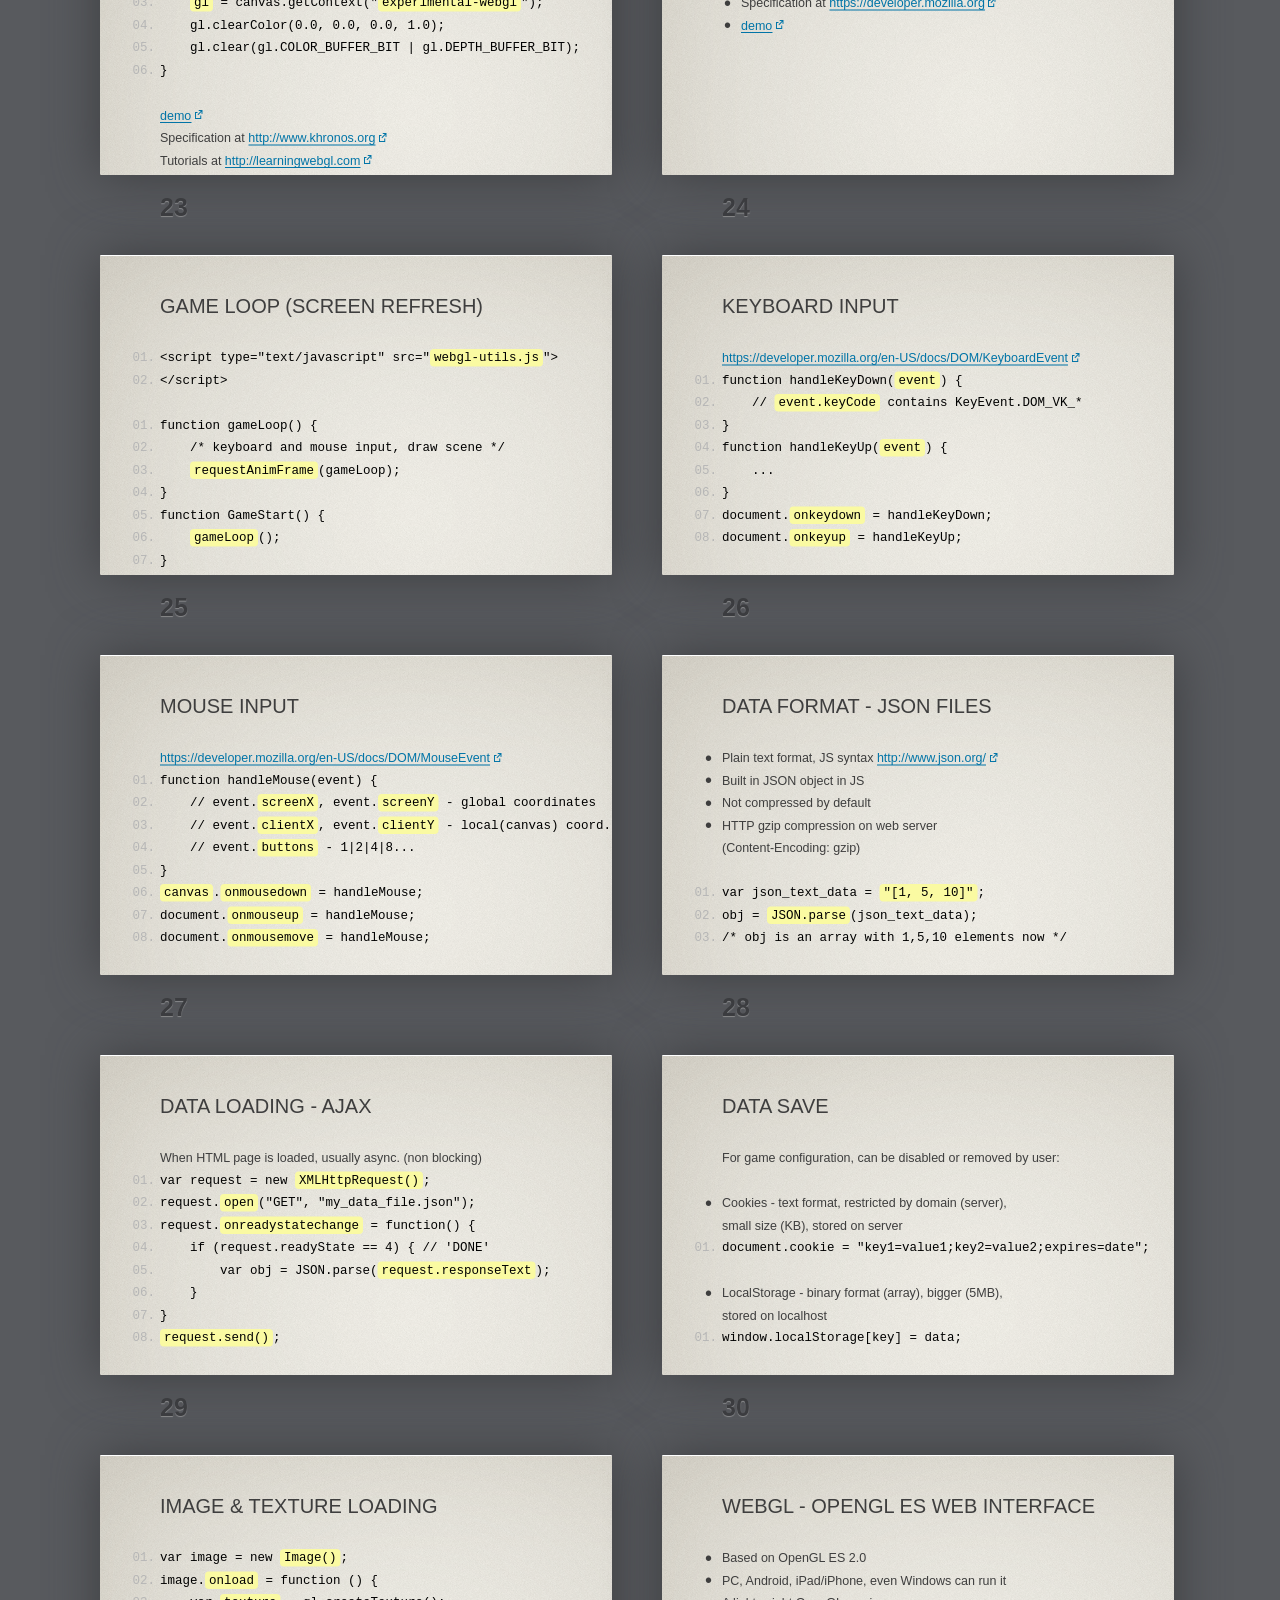
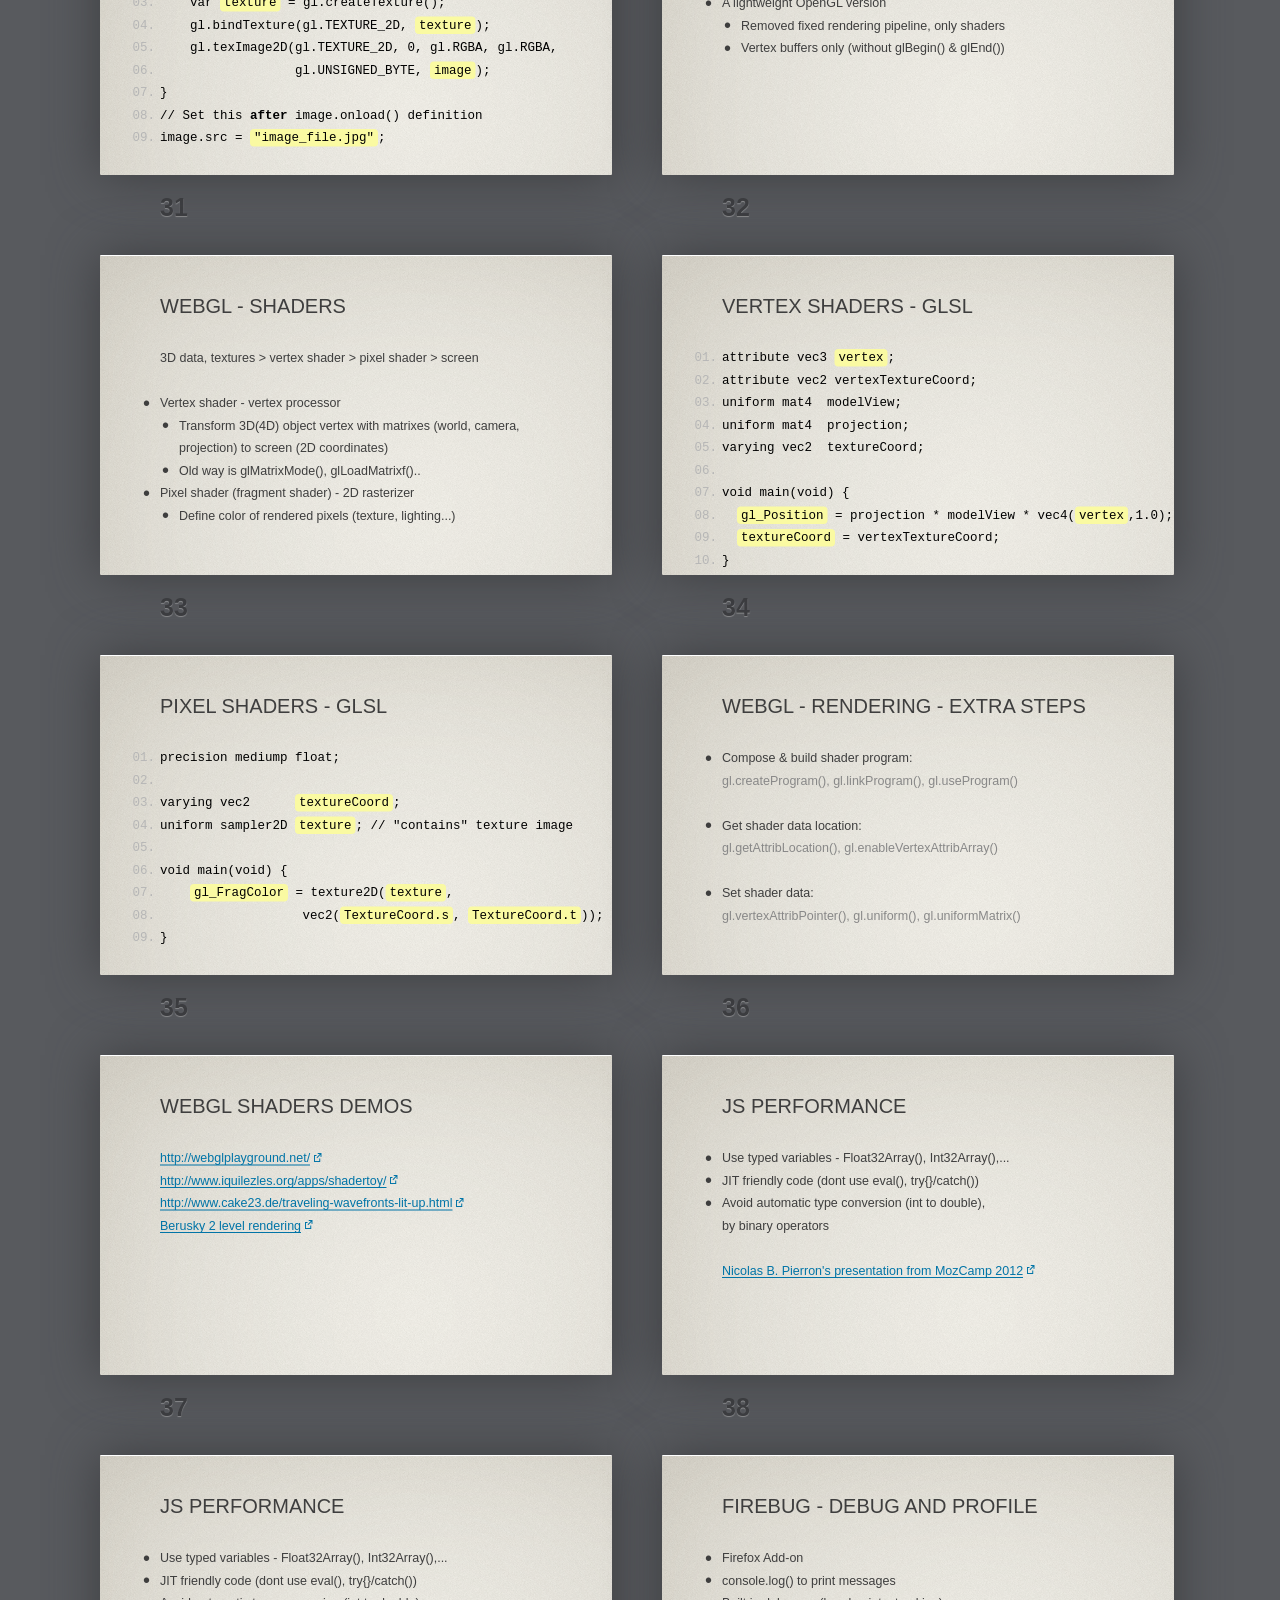
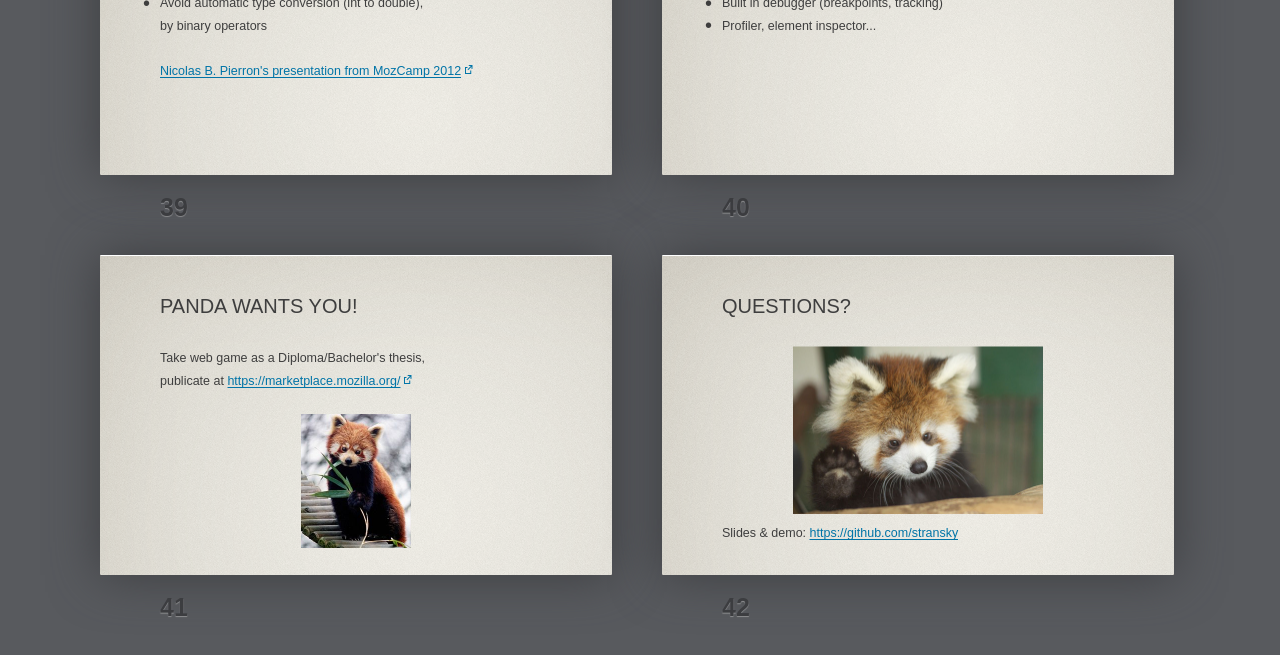
==== commit b86bea68: "added examples" ====
--- a/LinuxUI/slides/linux_ui.html
+++ b/LinuxUI/slides/linux_ui.html
@@ -259,39 +259,107 @@
         <li>Special applications (panel, dock...)
         <li>XToolkit
         <li>Motif (Win3.1 like), OpenLook, CDE (Sun)
-        <li>Gtk, Qt
-        </ul>
-		</section>
-	</div></div>
-
-	<div class="slide" id="Abstract"><div>
-		<section>
-			<header>
-				<h2>Abstract</h2>
-			</header>			
-        <ul>
-        <li>Low level GFX (kernel)
-        <li>X Window (WinAPI), Wayland
-        <li>Toolkit layer (Gtk)
-        <li>Web applications (Firefox/FirefoxOS)        
-        </ul>
-		</section>
-	</div></div>
-
-	<div class="slide" id="Abstract"><div>
-		<section>
-			<header>
-				<h2>Abstract</h2>
-			</header>			
-        <ul>
-        <li>Low level GFX (kernel)
-        <li>X Window (WinAPI), Wayland
-        <li>Toolkit layer (Gtk)
-        <li>Web applications (Firefox/FirefoxOS)        
-        </ul>
-		</section>
-	</div></div>
-
+        <li>Gtk+, Qt
+        </ul>
+		</section>
+	</div></div>
+
+	<div class="slide" id="GTK-2"><div>
+		<section>
+			<header>
+				<h2>Gtk+ toolkit</h2>
+			</header>			
+        <ul>
+        <li>Side project of Gimp (Motif)
+        <li>Firefox, Evolution, OpenOffice
+        <li>Basic part of Gnome
+        <ul>
+          <li>Gnome-shell (Fedora), Unity (Ubuntu), MATE (Mint)
+          <li>Cinamon, Xfce...
+        </ul>
+        </ul>
+		</section>
+	</div></div>
+
+	<div class="slide" id="GTK-3"><div>
+		<section>
+			<header>
+				<h2>Gtk+ features</h2>
+			</header>			
+        <ul>
+        <li>C only (GObject, meta class)
+        <ul>
+          <li>binding (Python, Shell...)
+        </ul>
+        <li>Independend on XWindow (portable)
+        <ul>
+          <li>cairo (gfx), Pango (fonty)
+        </ul>        
+        <li>Various UI elements (gtk3-widget-factory)
+        <li>Debuging (GTK_DEBUG, <a href="https://wiki.gnome.org/Projects/GTK%2B/Inspector" target="_blank">GtkInspector</a>)
+        <li>Accessibility support
+        <li>UTF-8, Printing, Tablets, l10n, remote file systems (gio), IPC (DBus)
+        </ul>
+		</section>
+	</div></div>
+
+	<div class="slide" id="GTK-4"><div>
+		<section>
+			<header>
+				<h2>Gtk+ versions</h2>
+			</header>			
+        <ul>
+        <li>Gtk1 - Dead
+        <li>Gtk2 - Zombie
+        <li>Gtk3 - Teenager (3.18)
+        <ul>
+          <li>90% API compatibility with Gtk2
+          <li>Backend independent (X11, Broadway (demo), Wayland...)
+          <li>Draw widgets with <a href="https://developer.gnome.org/gtk3/stable/GtkStyleContext.html#gtk-render-background" target="_blank">Cairo</a>
+          <li>CSS themes (gtk.css, gnome-tweak-tool)
+          <li>Gnome-(s)hell
+        </ul>
+		</section>
+	</div></div>
+
+	<div class="slide" id="GTK-5"><div>
+		<section>
+			<header>
+				<h2>Gtk+ Hierarchy</h2>
+			</header>			
+        <ul>
+        <li>C implementation of OOP <a href="https://developer.gnome.org/gobject/unstable/gobject-The-Base-Object-Type.html#GObject-struct" target="_blank">(GObject vs. GObjectClass)</a>
+        <li>GtkWidget as a base "class"
+        <ul>
+          <li><a href="https://developer.gnome.org/gtk3/stable/GtkWindow.html#GtkWindow.object-hierarchy" target="_blank">Object hierarchy</a>
+          <li>Type change - GTK_WINDOW(), GTK_CONTAINER()...
+        </ul>
+        <br>
+   			<pre>
+        <code>GtkWindow *window = gtk_window_new(GTK_WINDOW_TOPLEVEL);</code>        
+        <code>GtkContainer *cont = GTK_CONTAINER(window);</code>
+        <code>gtk_container_add(cont, ....);</code>
+        </pre>        
+		</section>
+	</div></div>
+
+	<div class="slide" id="GTK-6"><div>
+		<section>
+			<header>
+				<h2>Gtk+ Widgets</h2>
+			</header>			
+        <ul>
+        <li>GtkWindow - root of all widgets
+        <li>GtkContainer - holds widgets
+        <li>GtkBox/GtkGrid - does the layout
+        <ul>
+          <li>box packaging properties
+          <li>dynamic child widget size allocation
+          <li>resize events
+        </ul>
+        </ul>
+		</section>
+	</div></div>
 
   <div class="slide" id="Native_apps"><div>
 		<section>
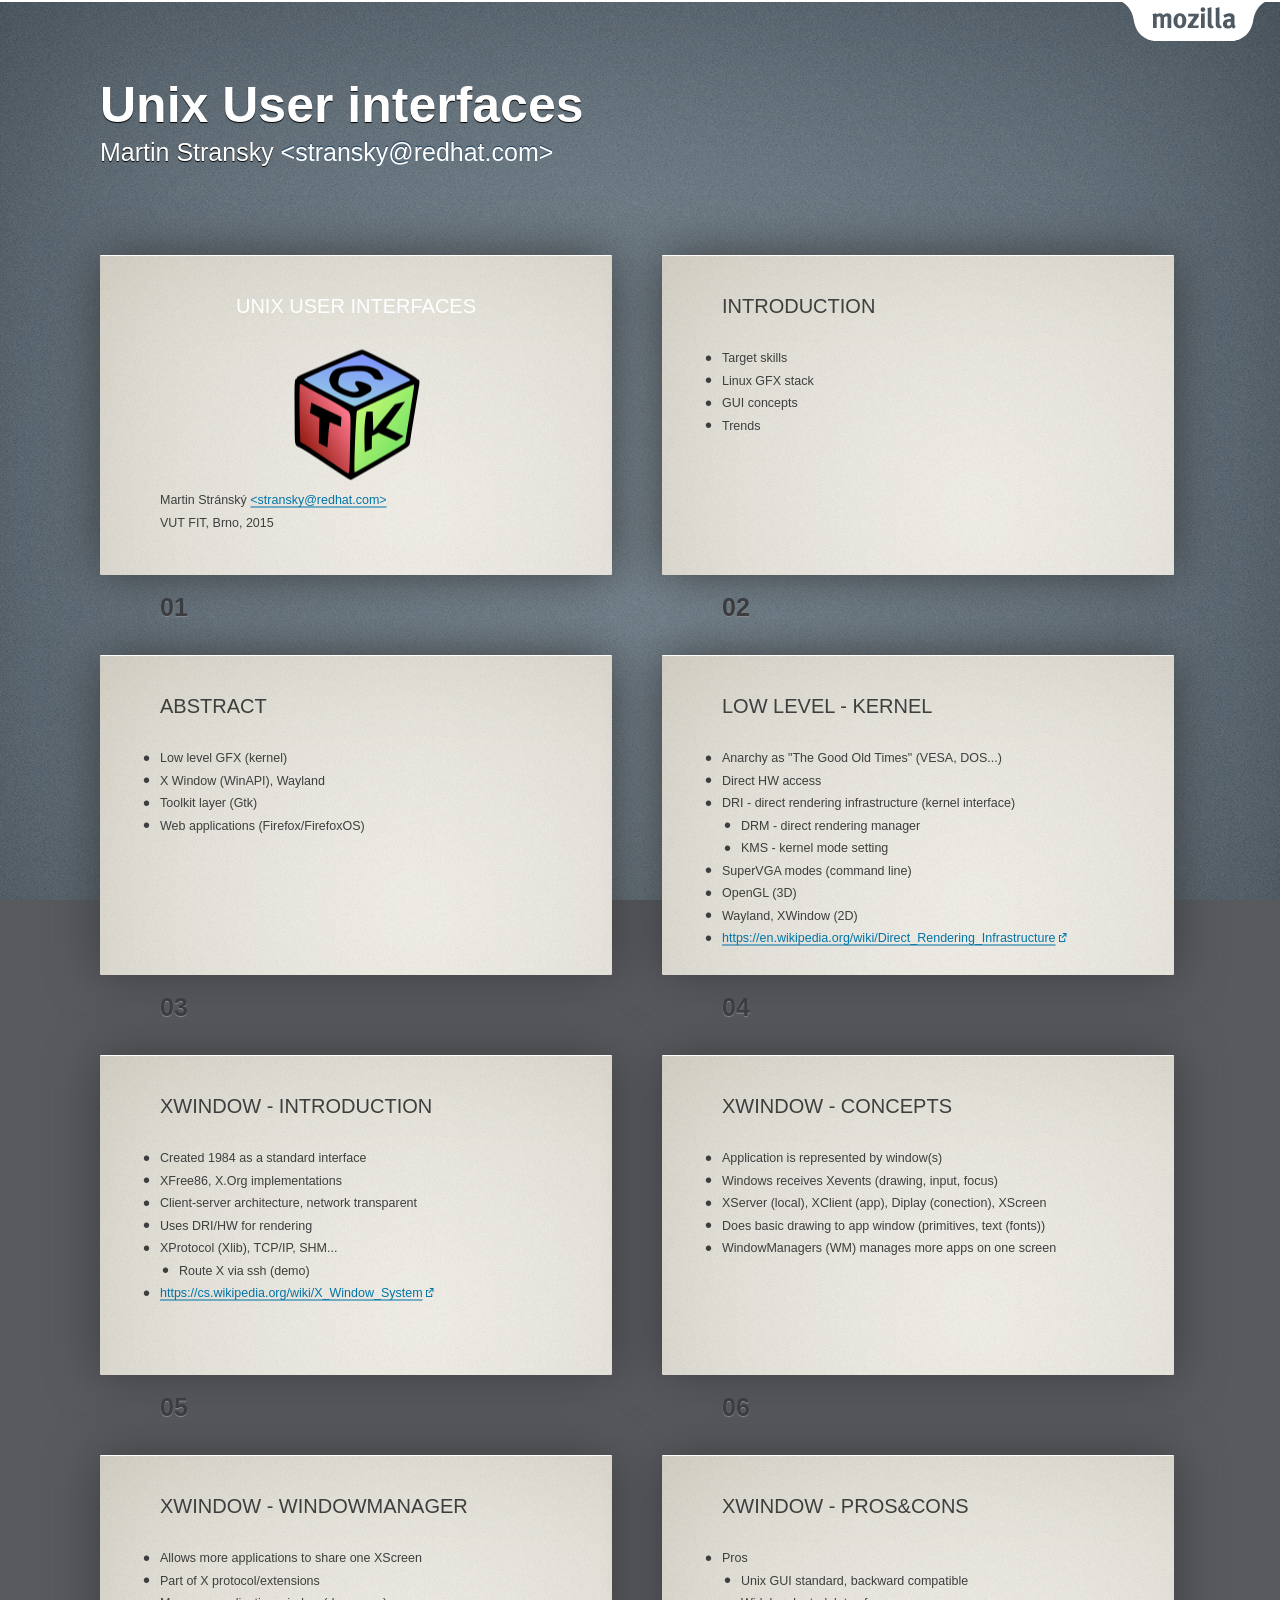
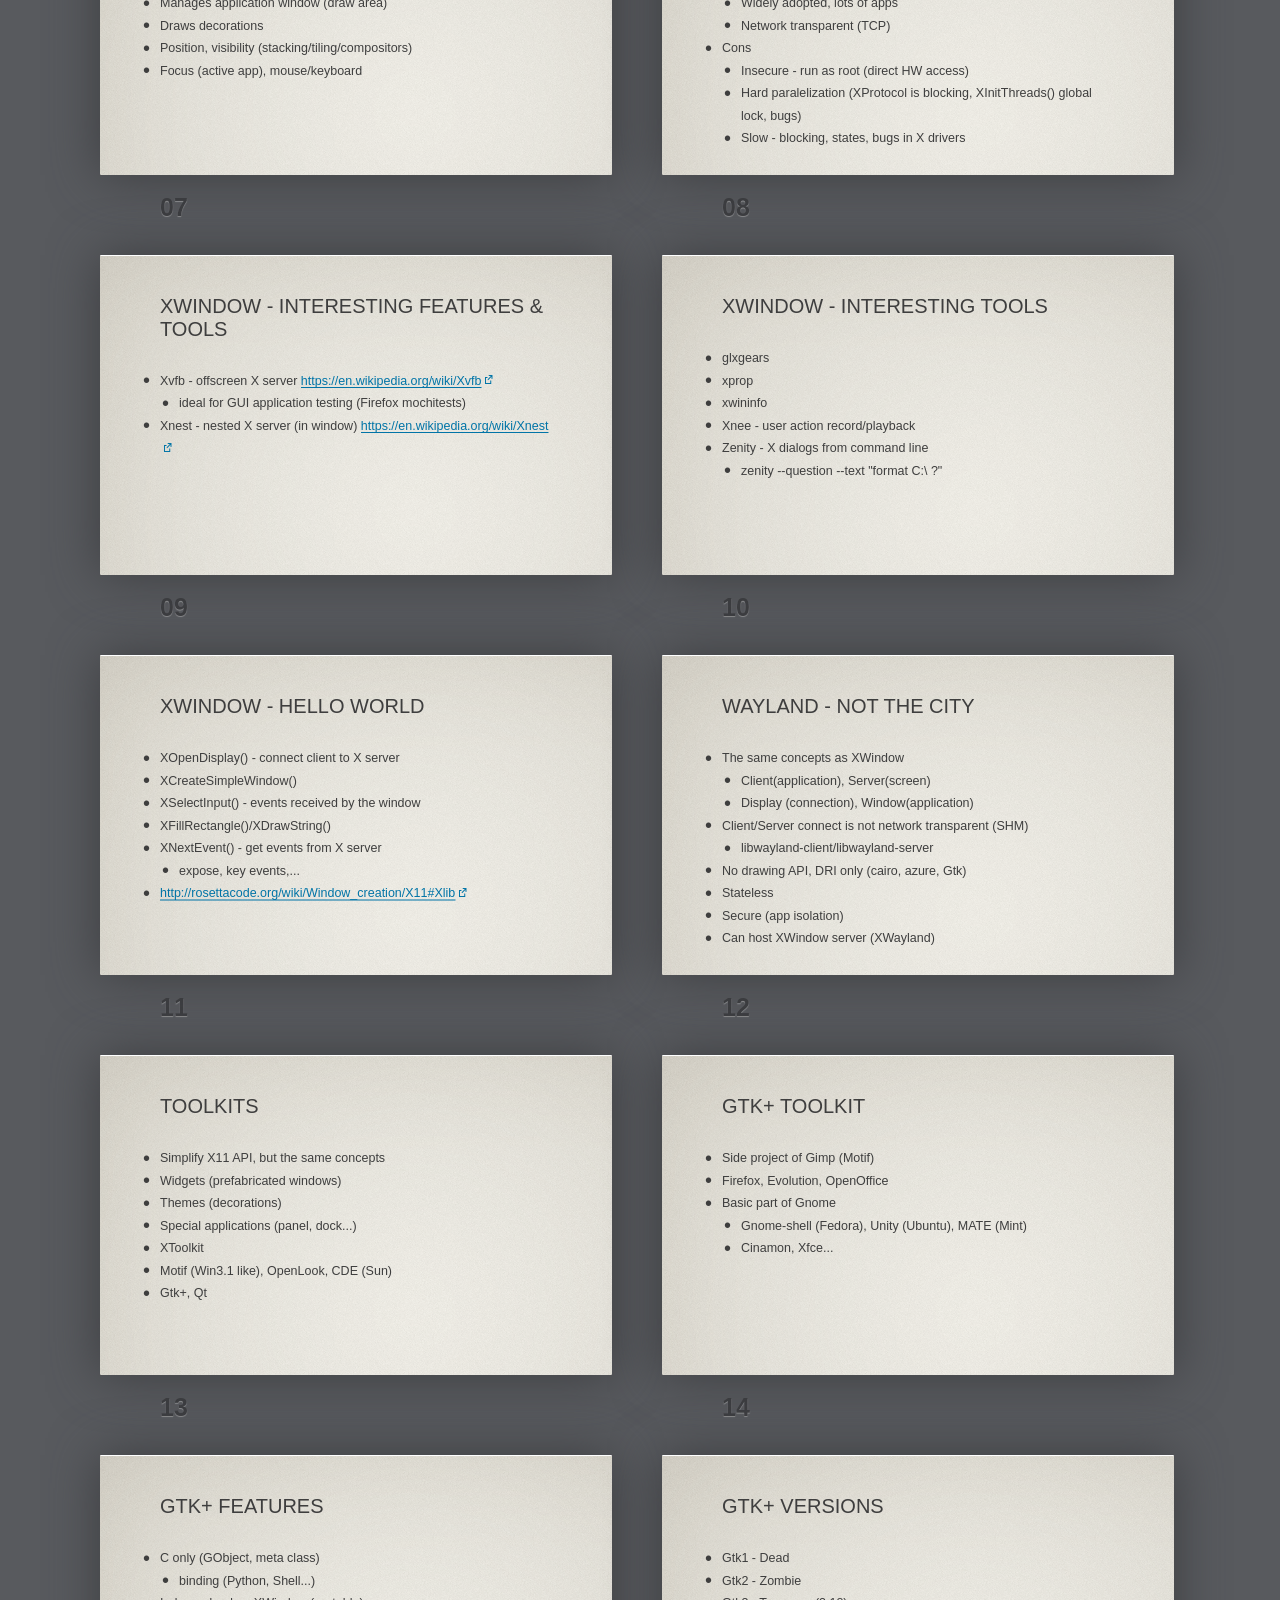
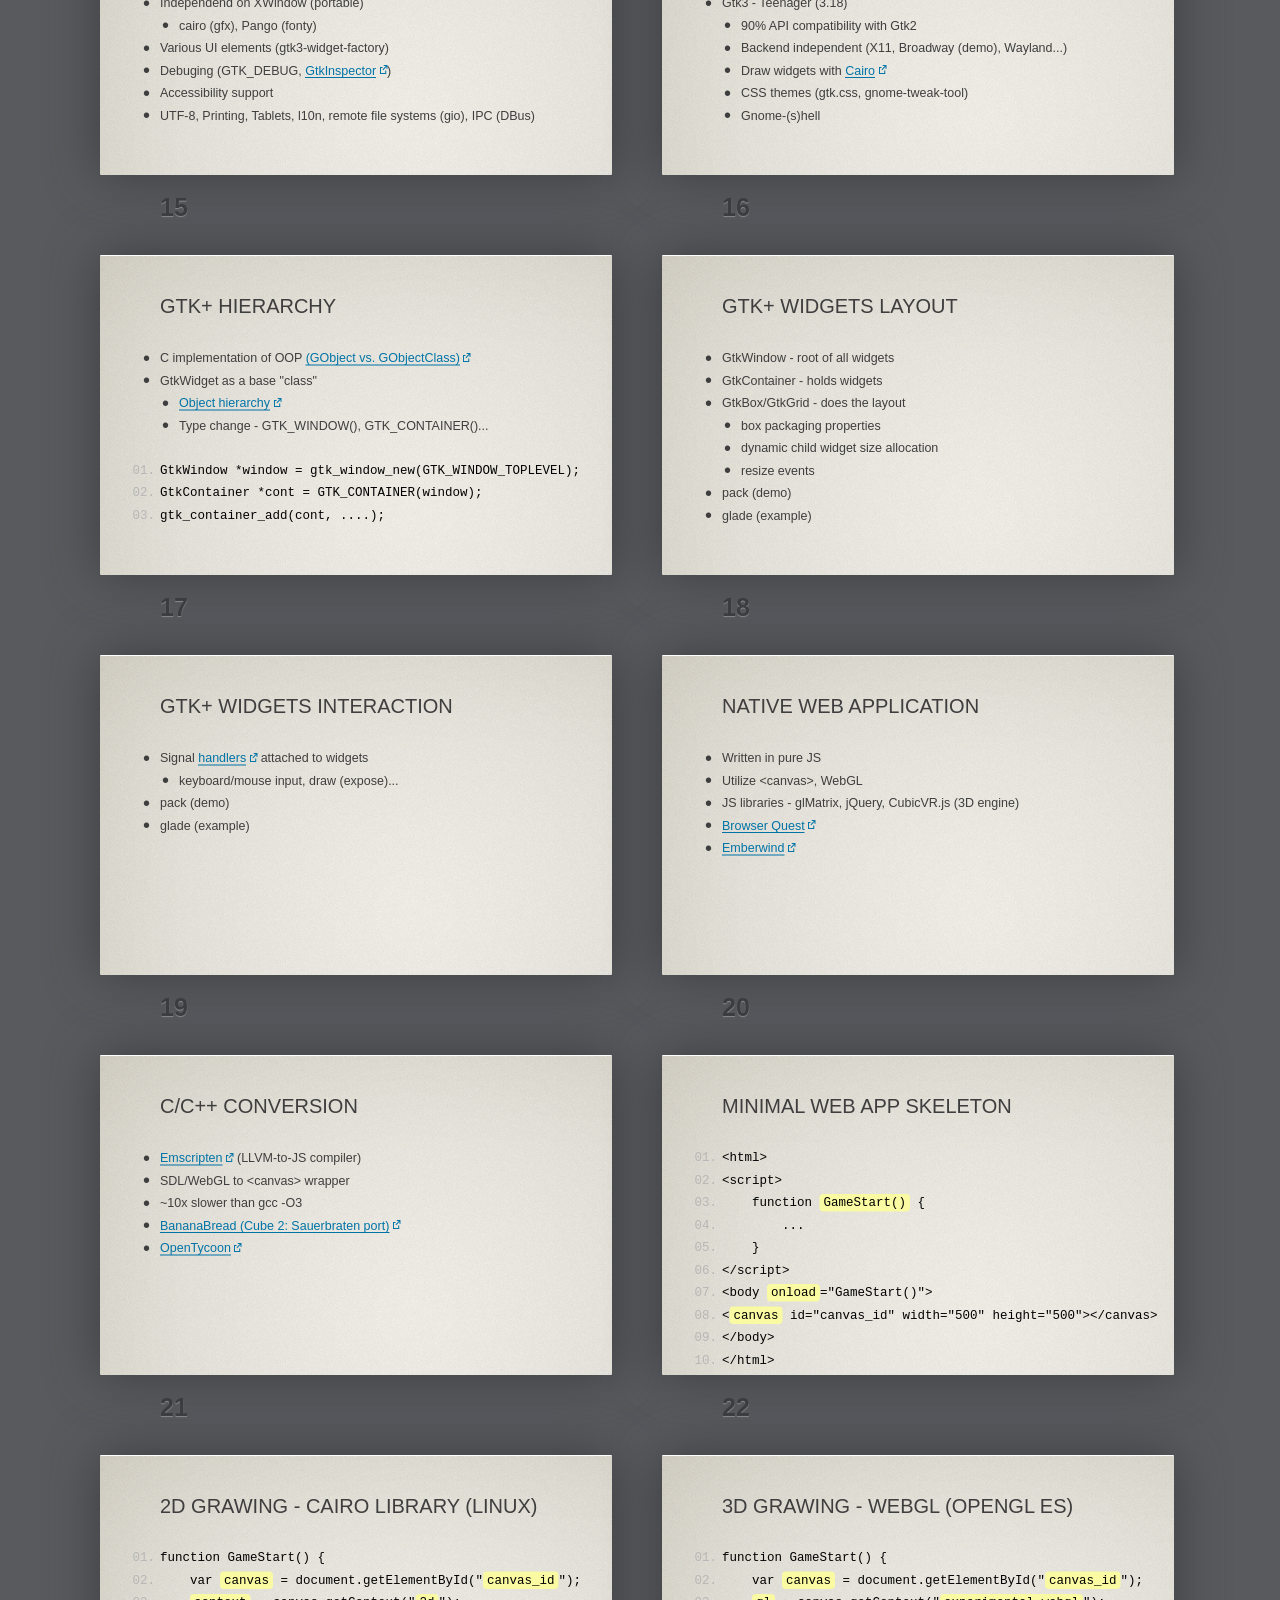
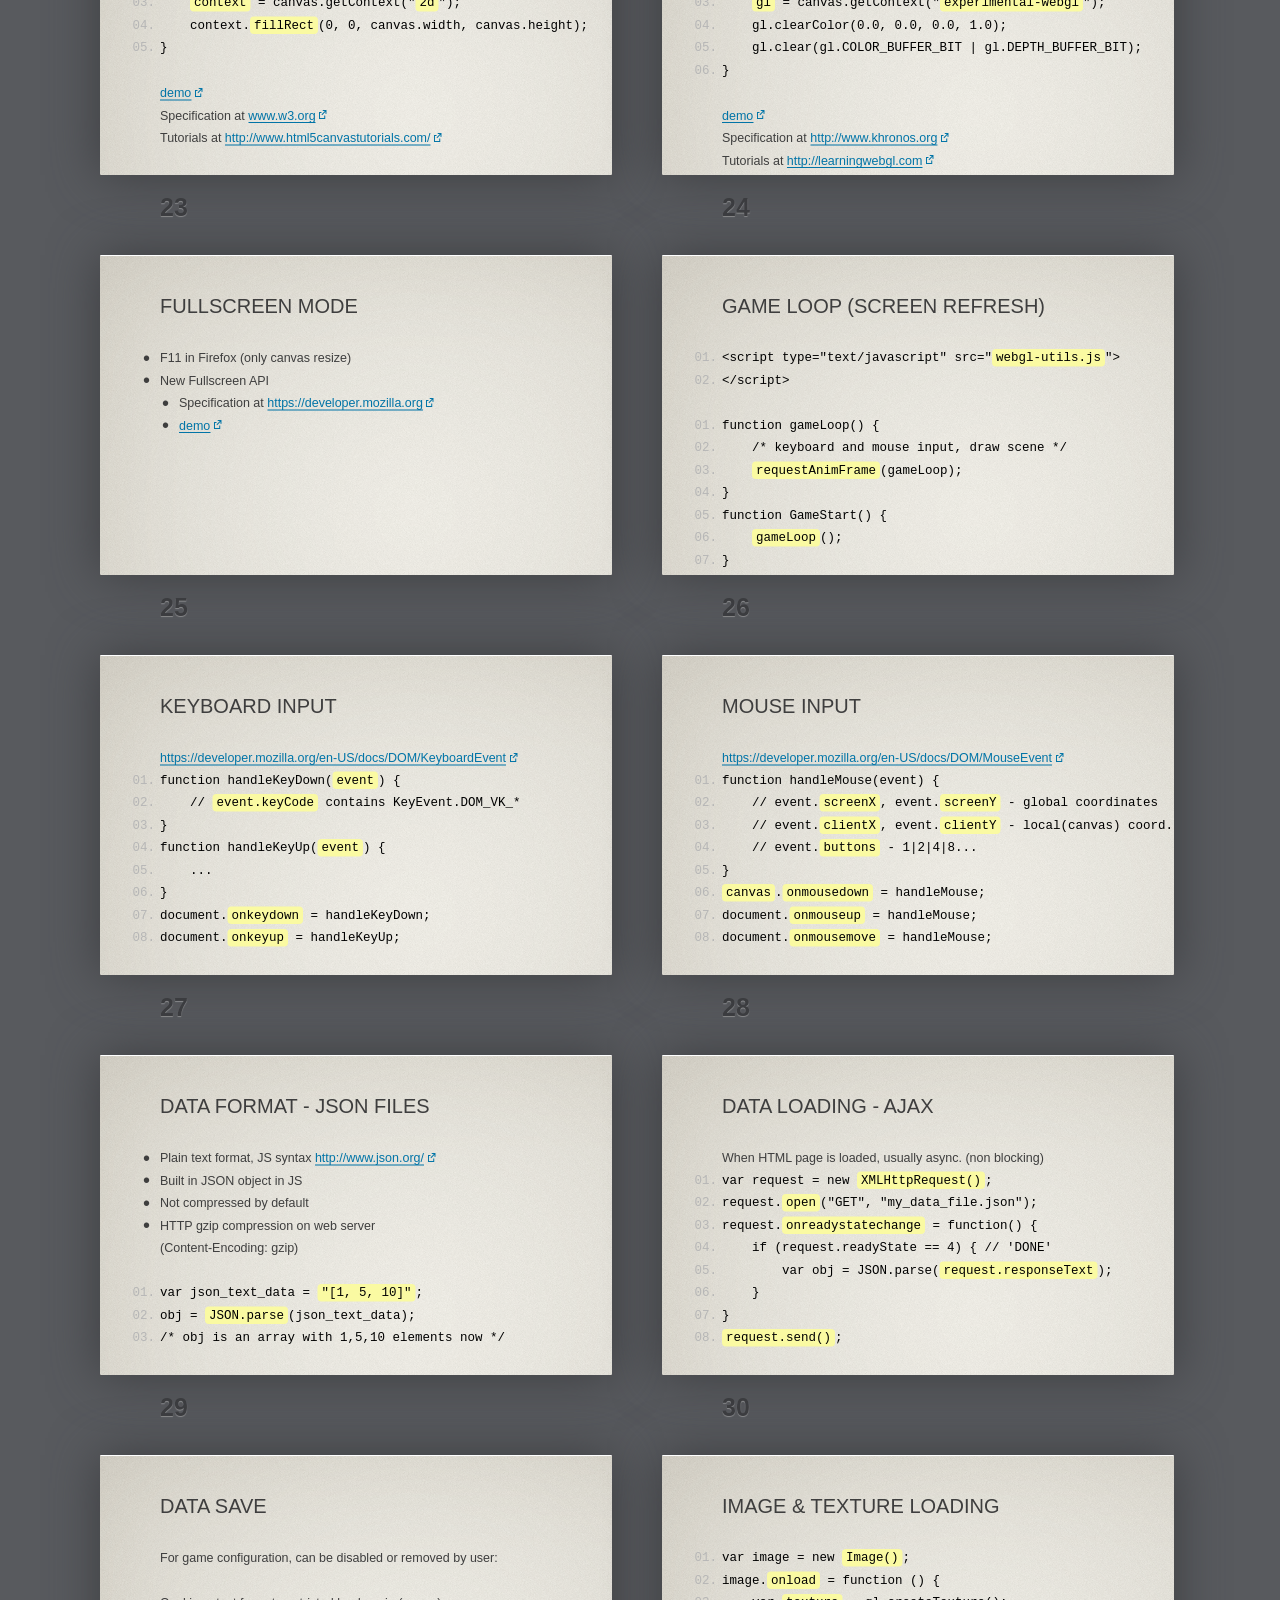
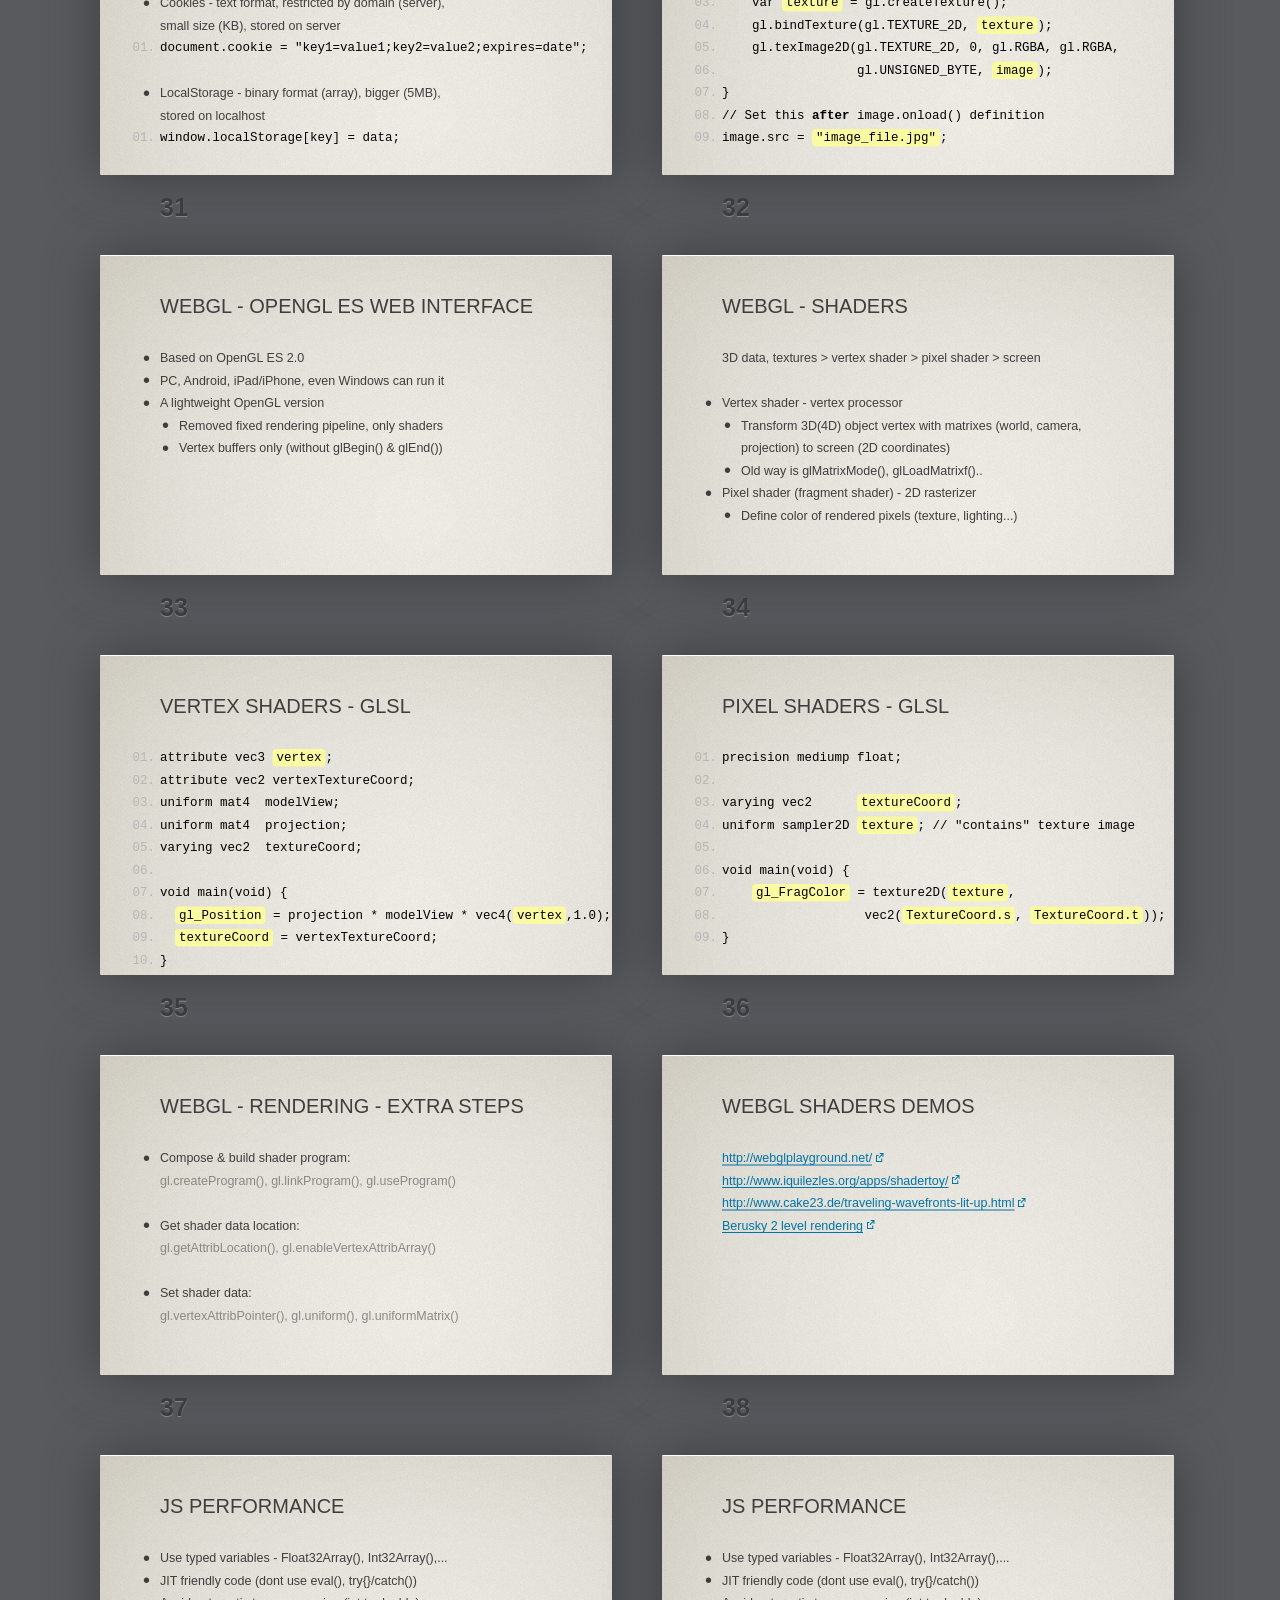
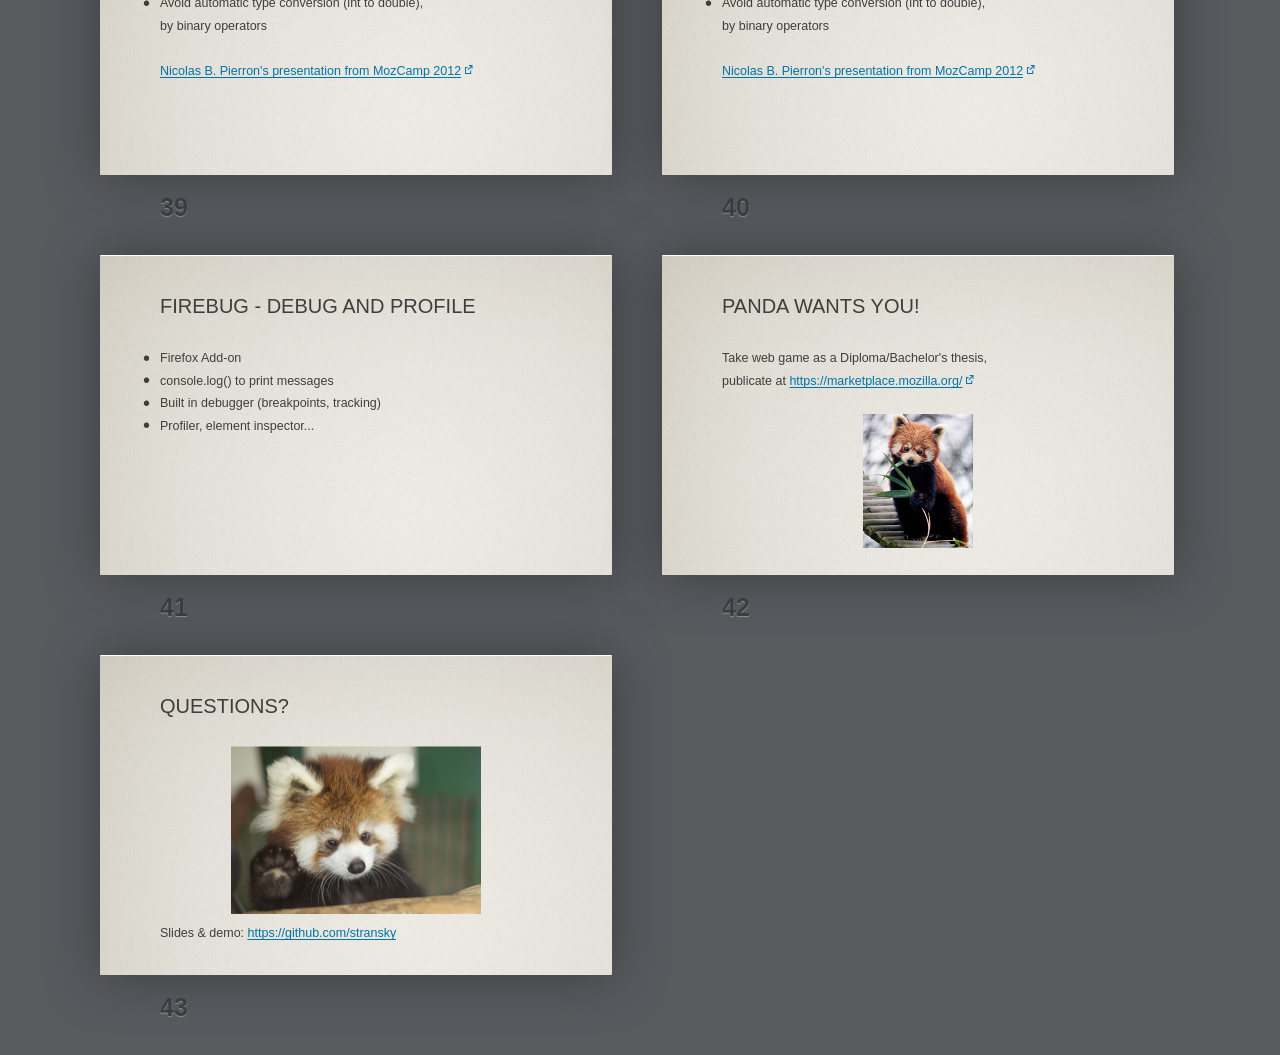
==== commit 2419074e: "added examples" ====
--- a/LinuxUI/slides/linux_ui.html
+++ b/LinuxUI/slides/linux_ui.html
@@ -346,7 +346,7 @@
 	<div class="slide" id="GTK-6"><div>
 		<section>
 			<header>
-				<h2>Gtk+ Widgets</h2>
+				<h2>Gtk+ Widgets Layout</h2>
 			</header>			
         <ul>
         <li>GtkWindow - root of all widgets
@@ -357,6 +357,24 @@
           <li>dynamic child widget size allocation
           <li>resize events
         </ul>
+        <li>pack (demo)
+        <li>glade (example)
+        </ul>
+		</section>
+	</div></div>
+
+	<div class="slide" id="GTK-7"><div>
+		<section>
+			<header>
+				<h2>Gtk+ Widgets interaction</h2>
+			</header>			
+        <ul>
+        <li>Signal <a href="https://developer.gnome.org/gtk3/stable/GtkWidget.html#GtkWidget.signals" target="_blank">handlers</a> attached to widgets
+        <ul>
+          <li>keyboard/mouse input, draw (expose)...
+        </ul>
+        <li>pack (demo)
+        <li>glade (example)
         </ul>
 		</section>
 	</div></div>
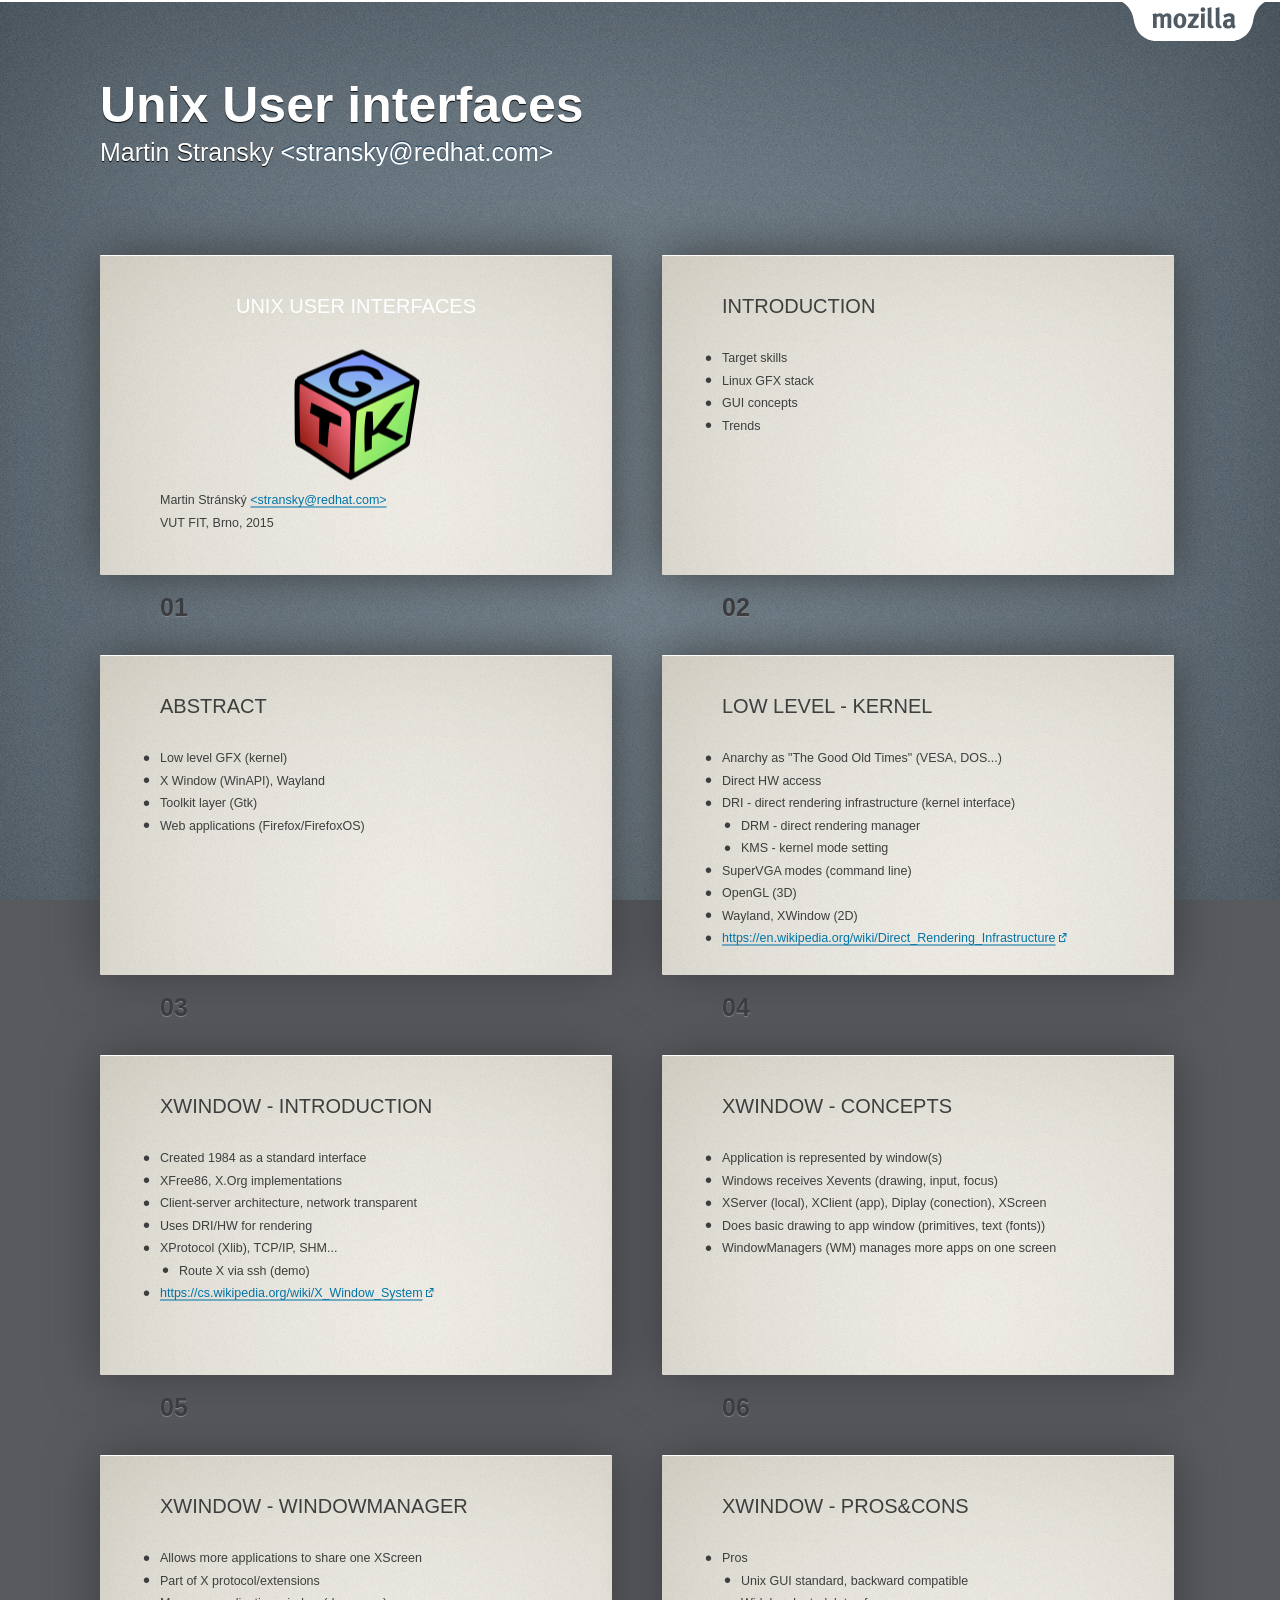
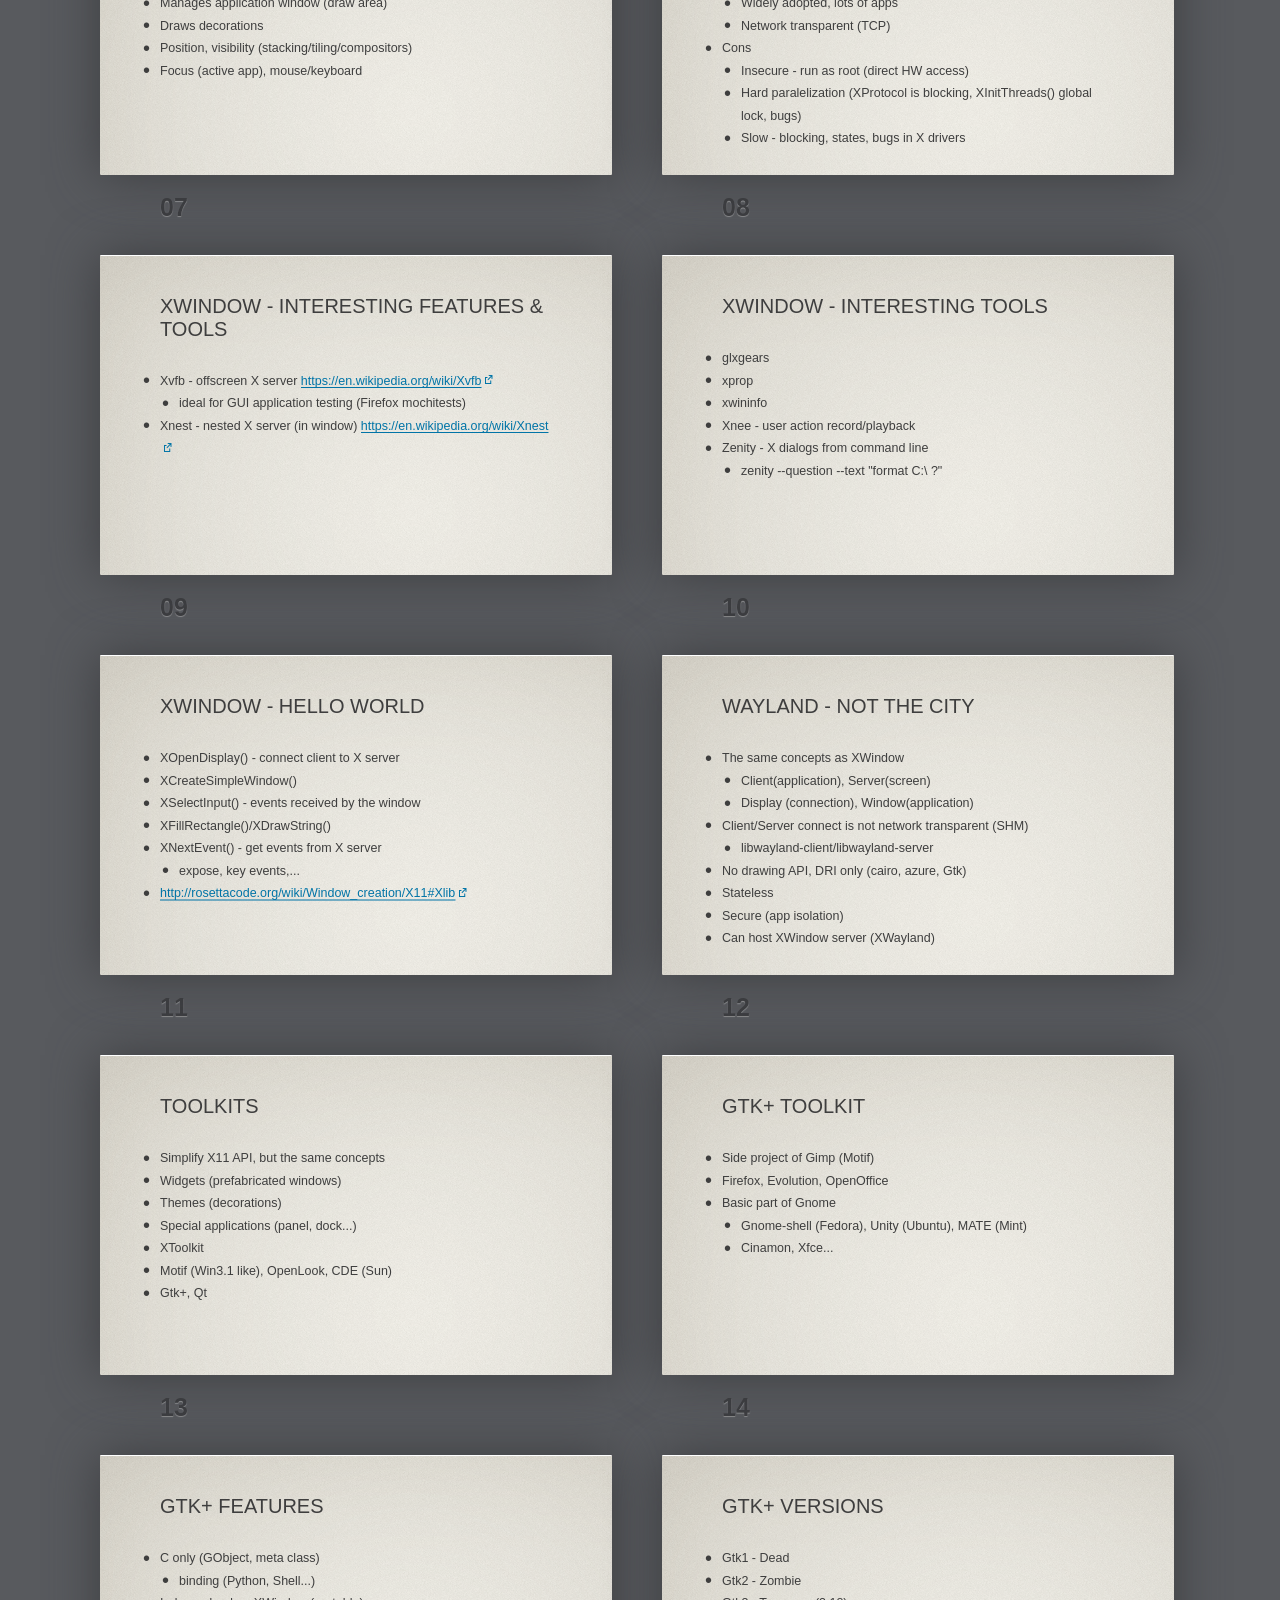
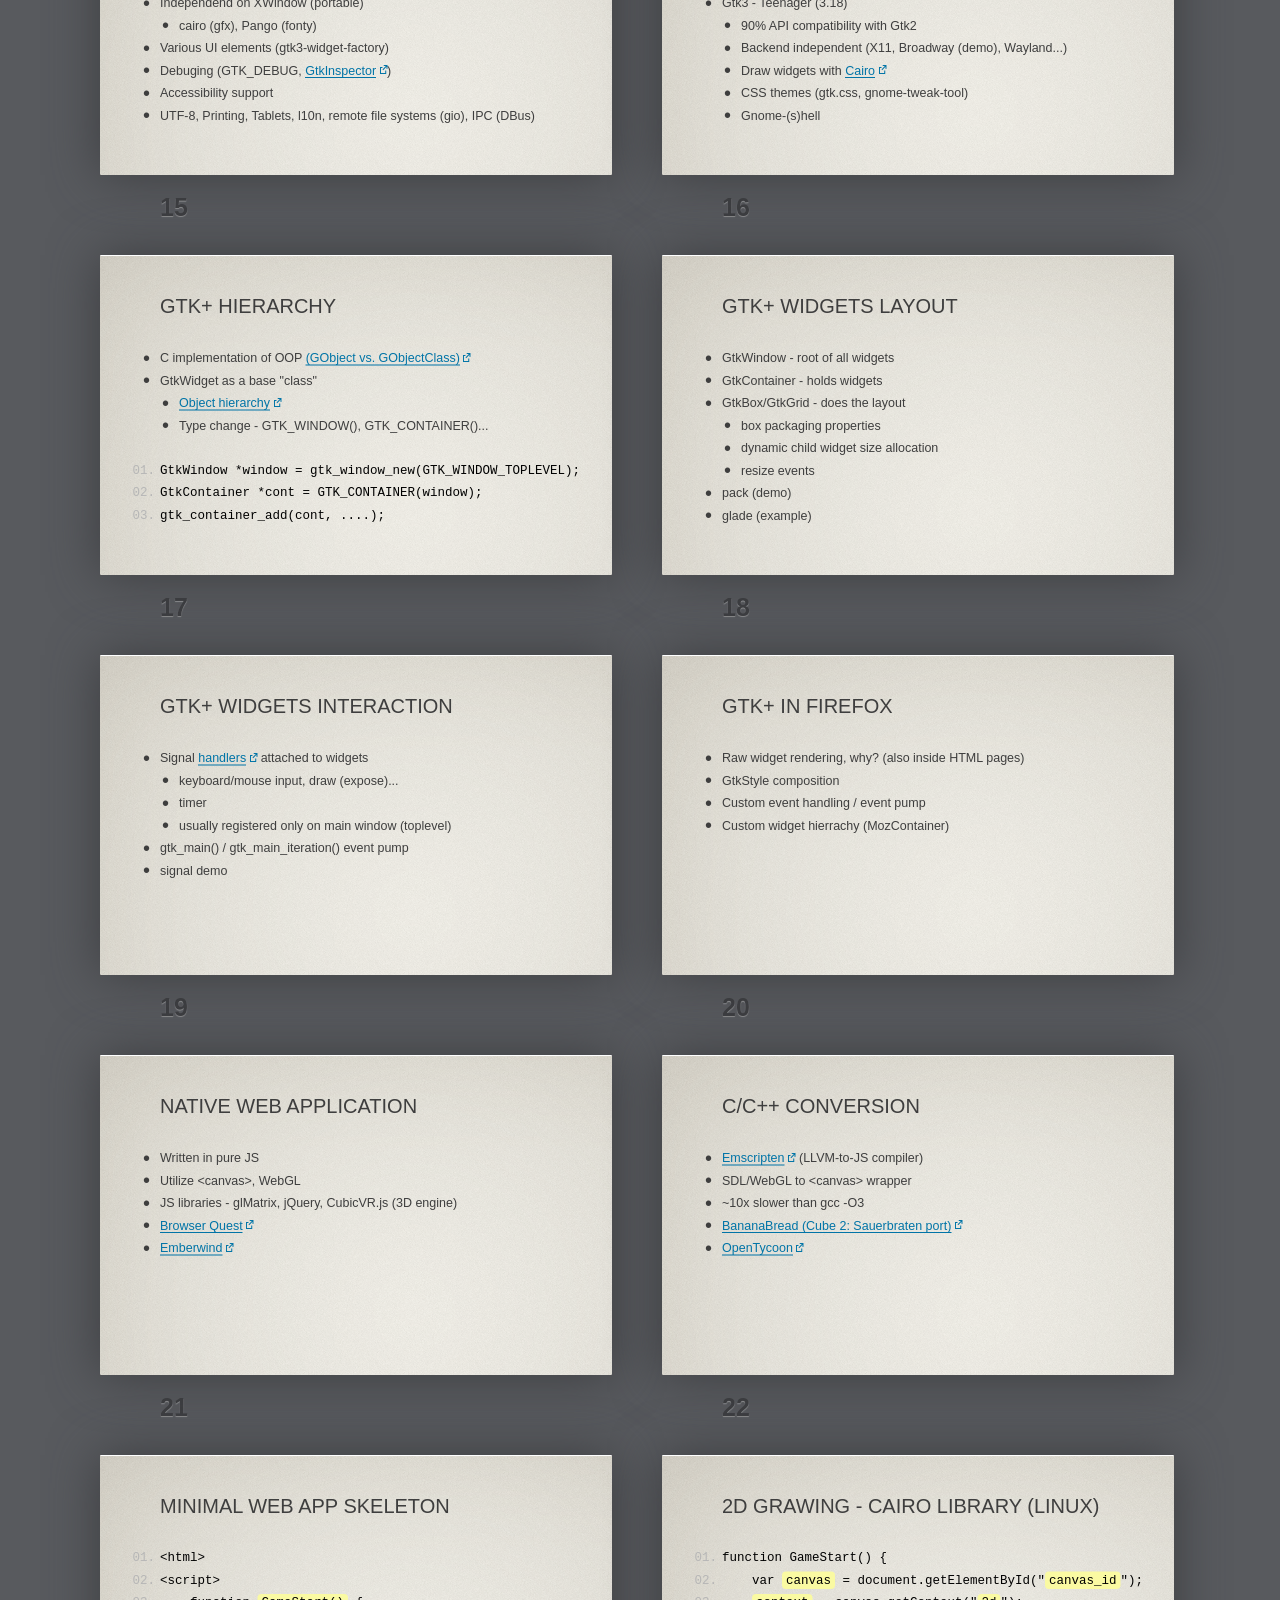
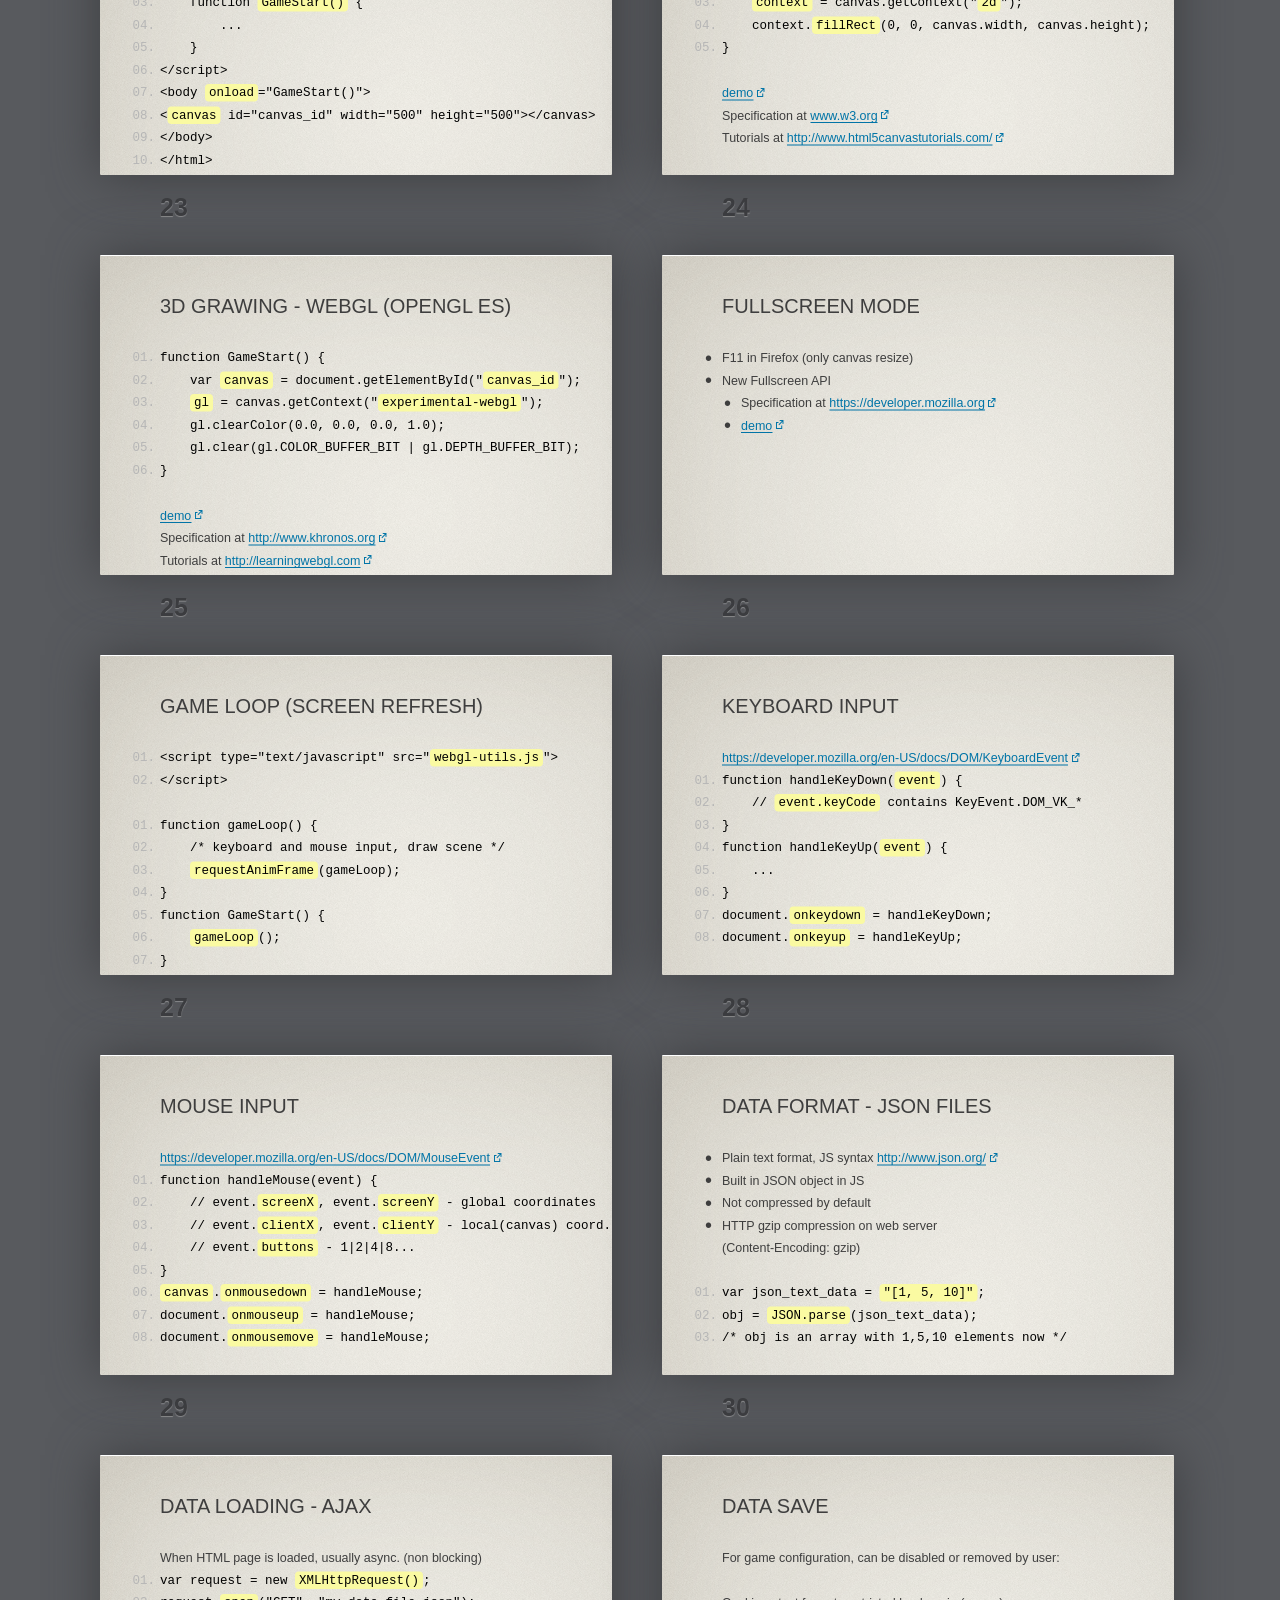
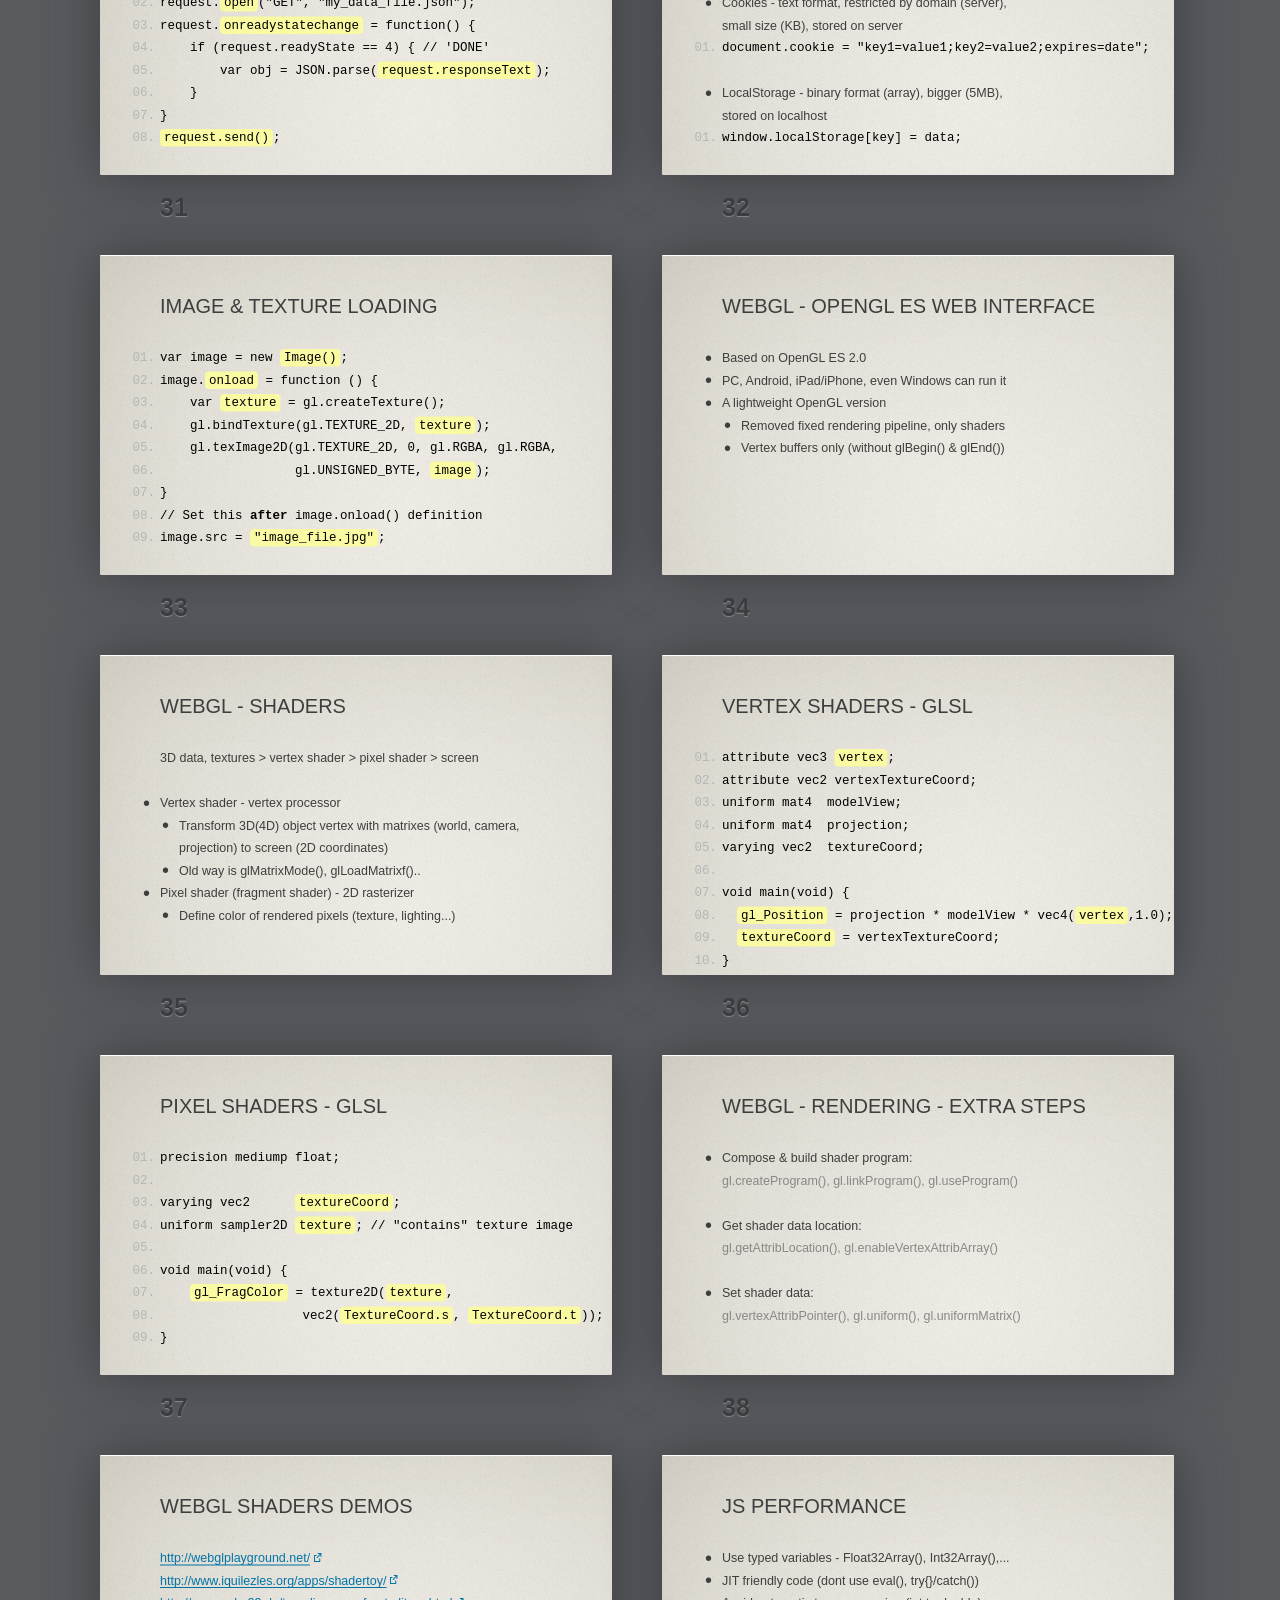
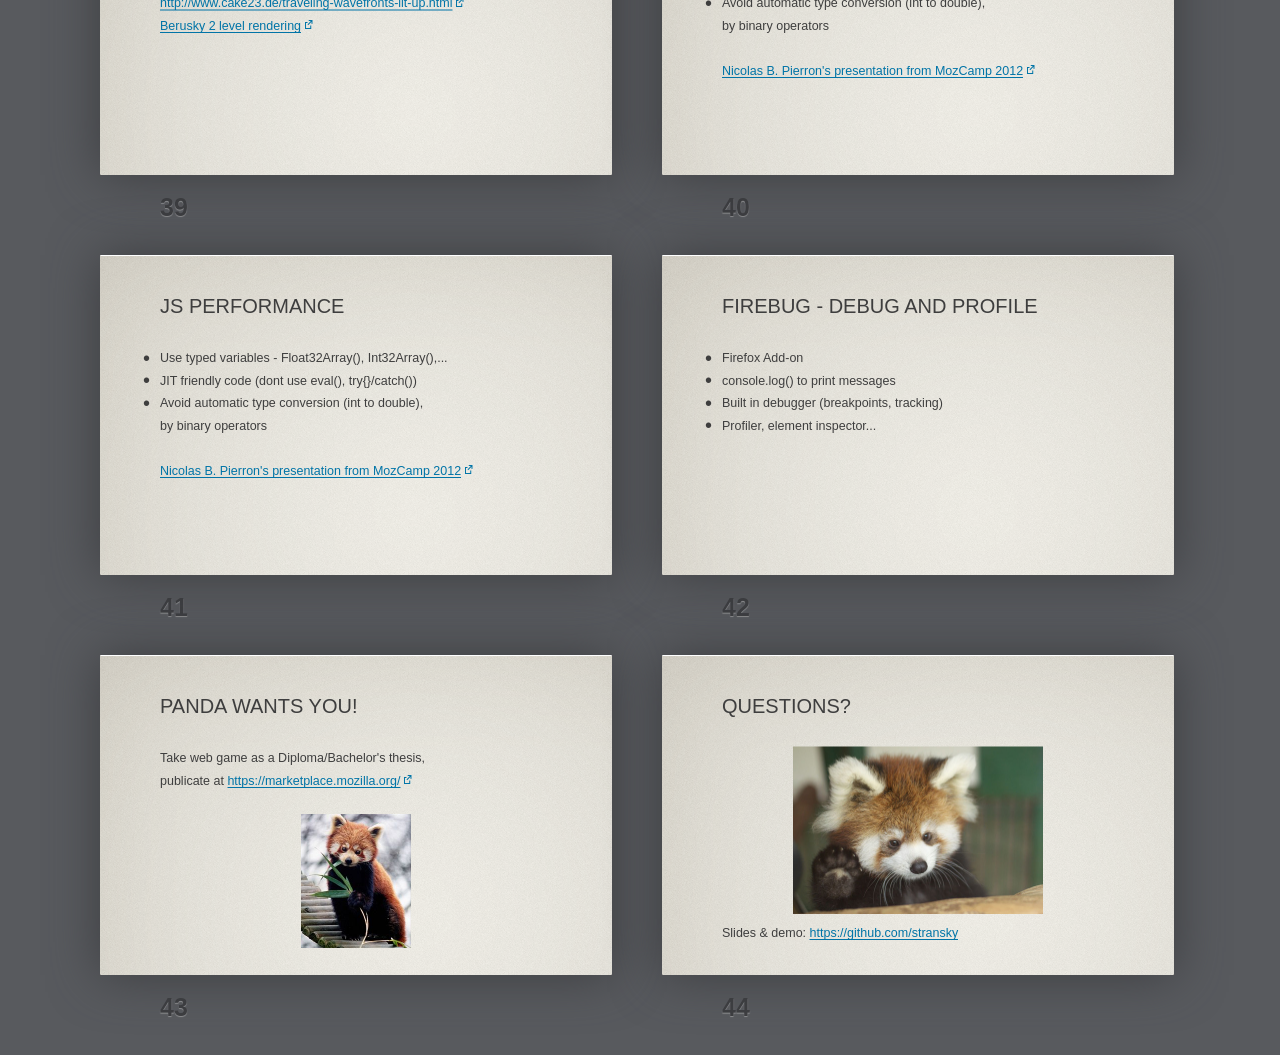
==== commit 3c4f52da: "slide update" ====
--- a/LinuxUI/slides/linux_ui.html
+++ b/LinuxUI/slides/linux_ui.html
@@ -372,9 +372,25 @@
         <li>Signal <a href="https://developer.gnome.org/gtk3/stable/GtkWidget.html#GtkWidget.signals" target="_blank">handlers</a> attached to widgets
         <ul>
           <li>keyboard/mouse input, draw (expose)...
-        </ul>
-        <li>pack (demo)
-        <li>glade (example)
+          <li>timer
+          <li>usually registered only on main window (toplevel)
+        </ul>
+        <li>gtk_main() / gtk_main_iteration() event pump
+        <li>signal demo
+        </ul>
+		</section>
+	</div></div>
+  
+	<div class="slide" id="GTK-8"><div>
+		<section>
+			<header>
+				<h2>Gtk+ in Firefox</h2>
+			</header>			
+        <ul>
+        <li>Raw widget rendering, why? (also inside HTML pages)
+        <li>GtkStyle composition
+        <li>Custom event handling / event pump
+        <li>Custom widget hierrachy (MozContainer)
         </ul>
 		</section>
 	</div></div>
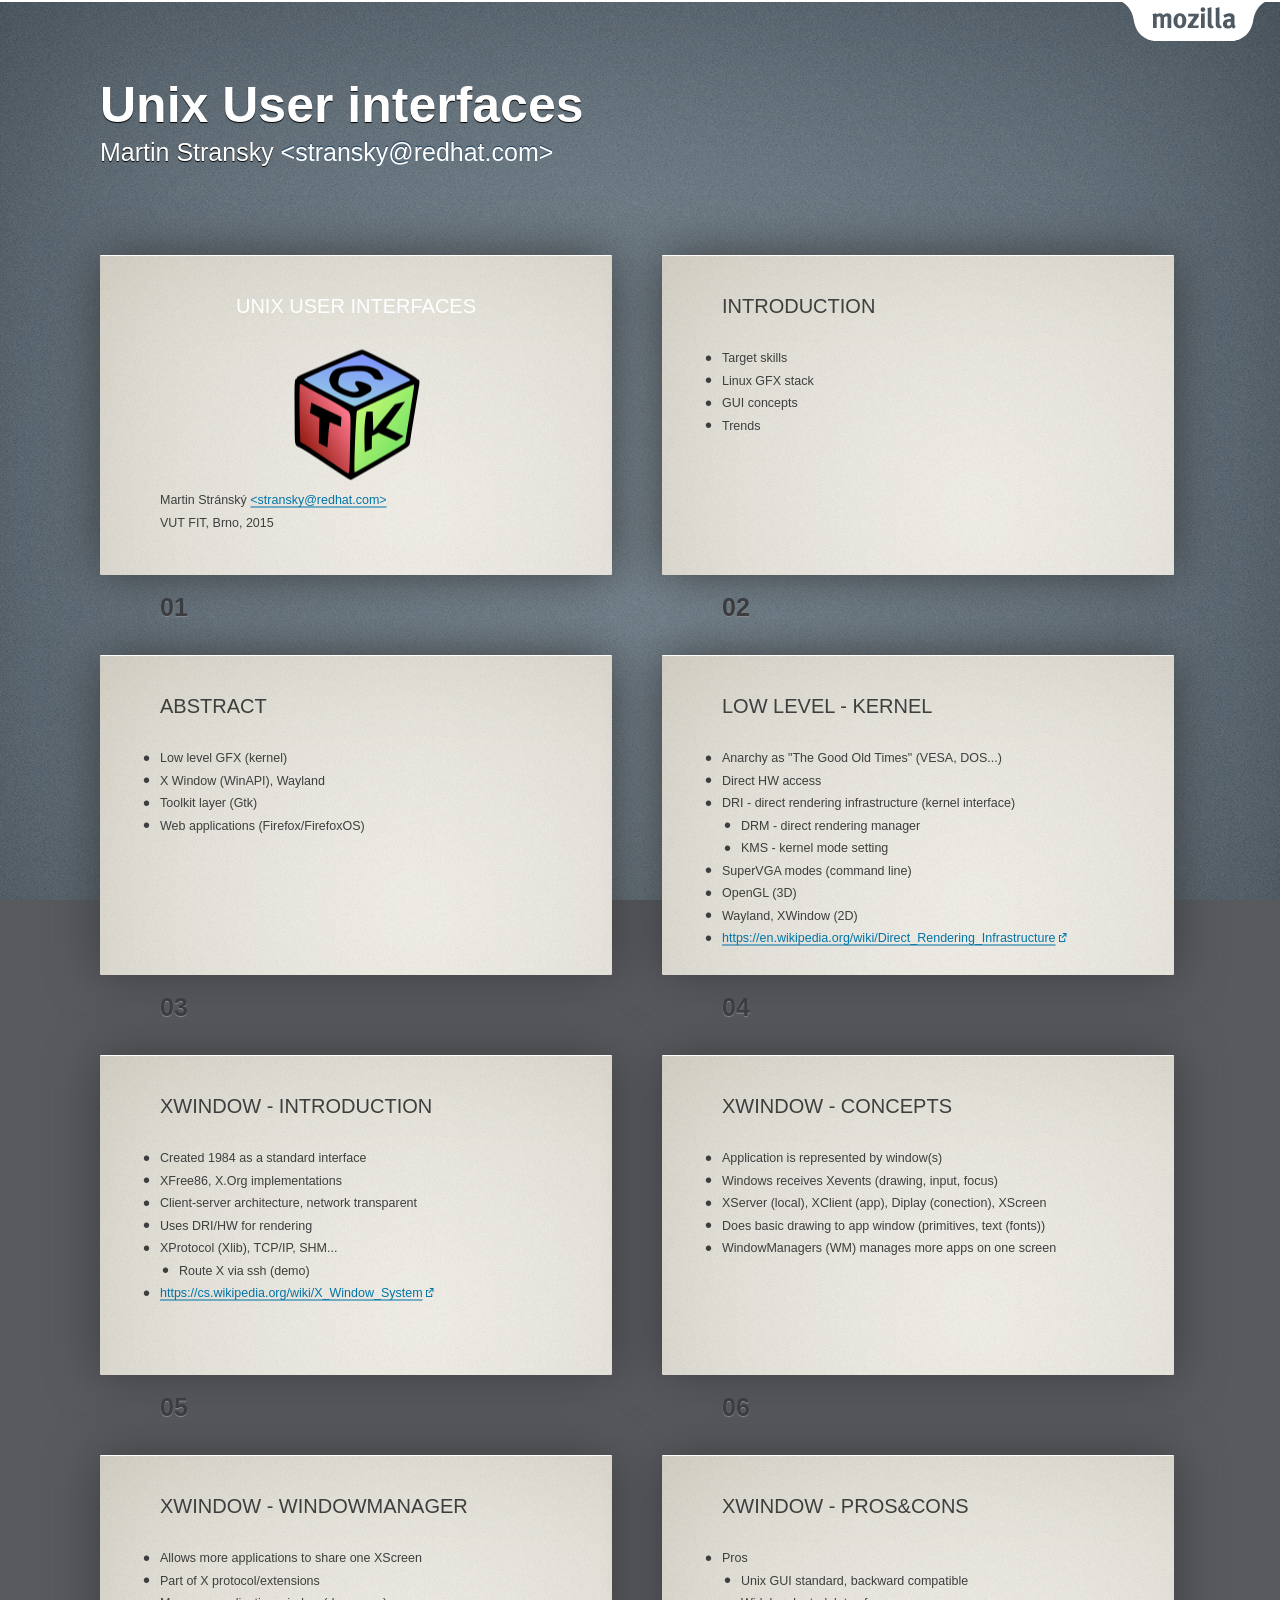
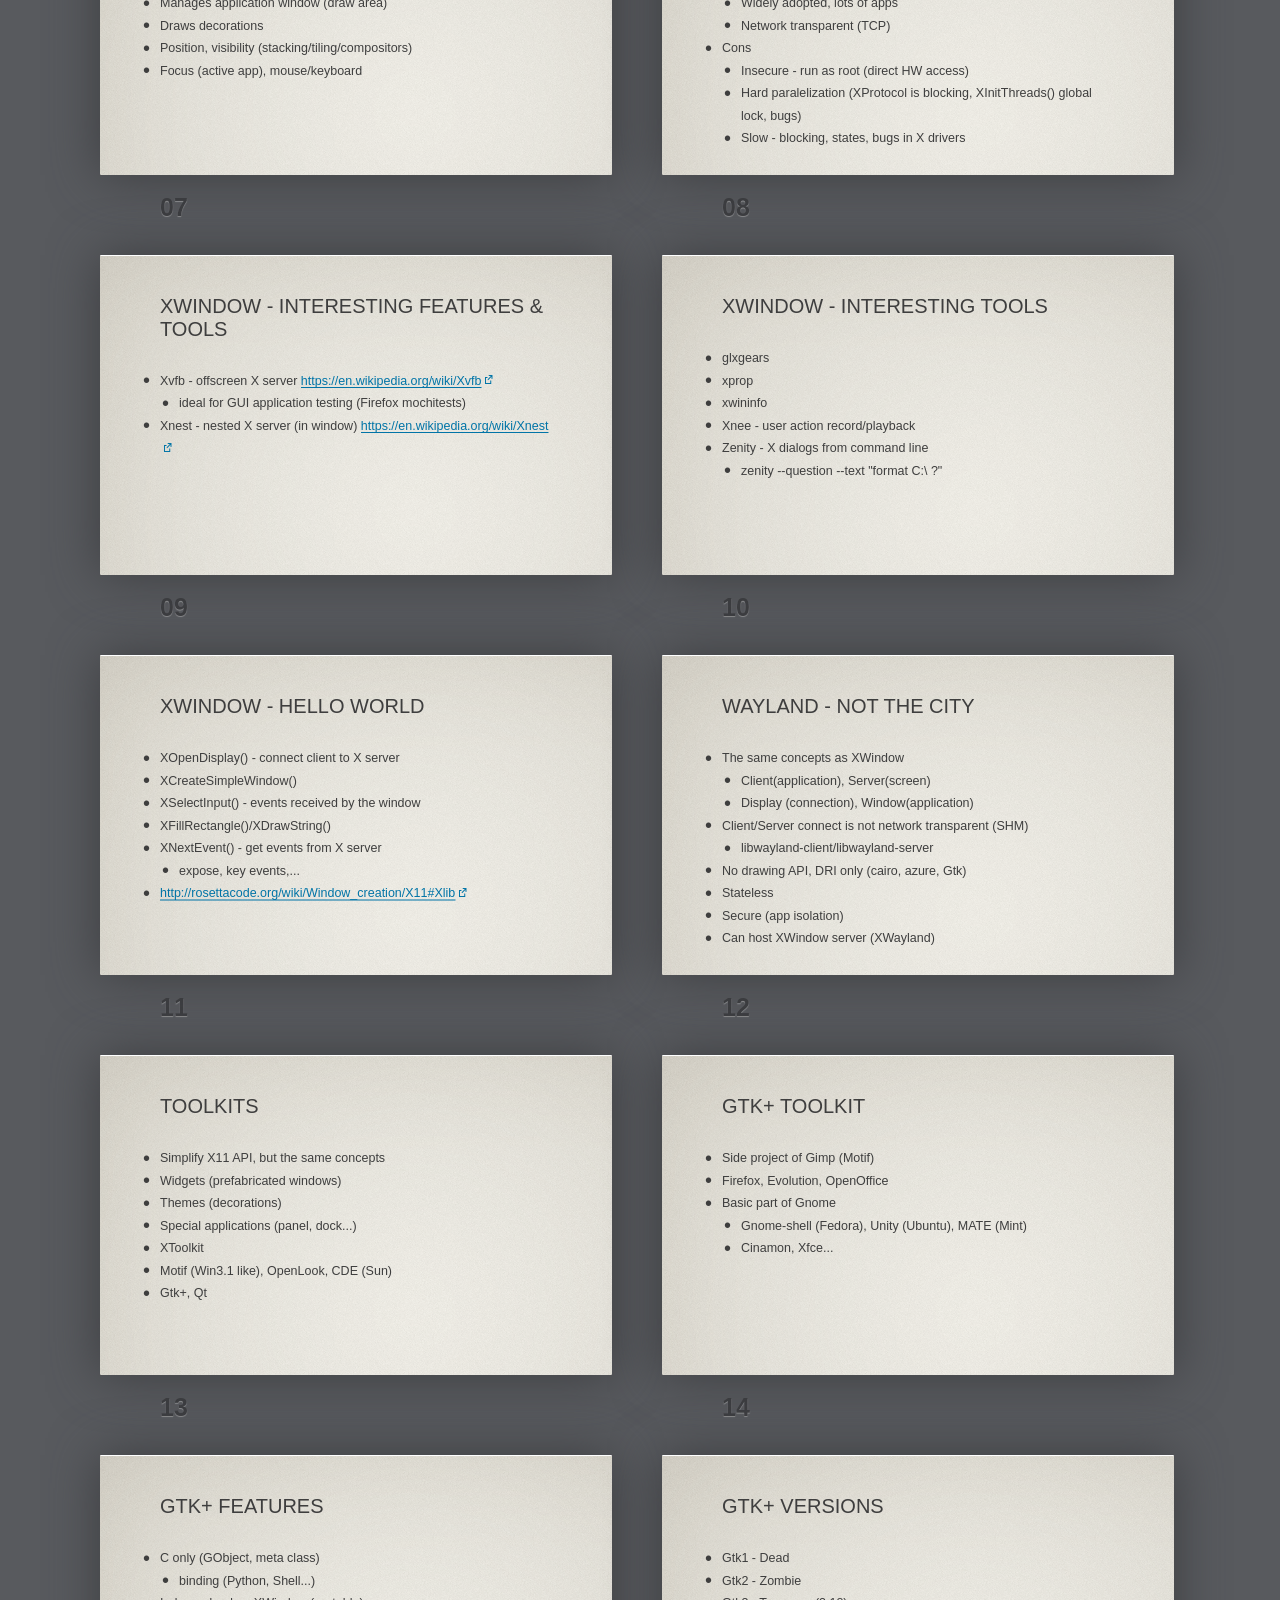
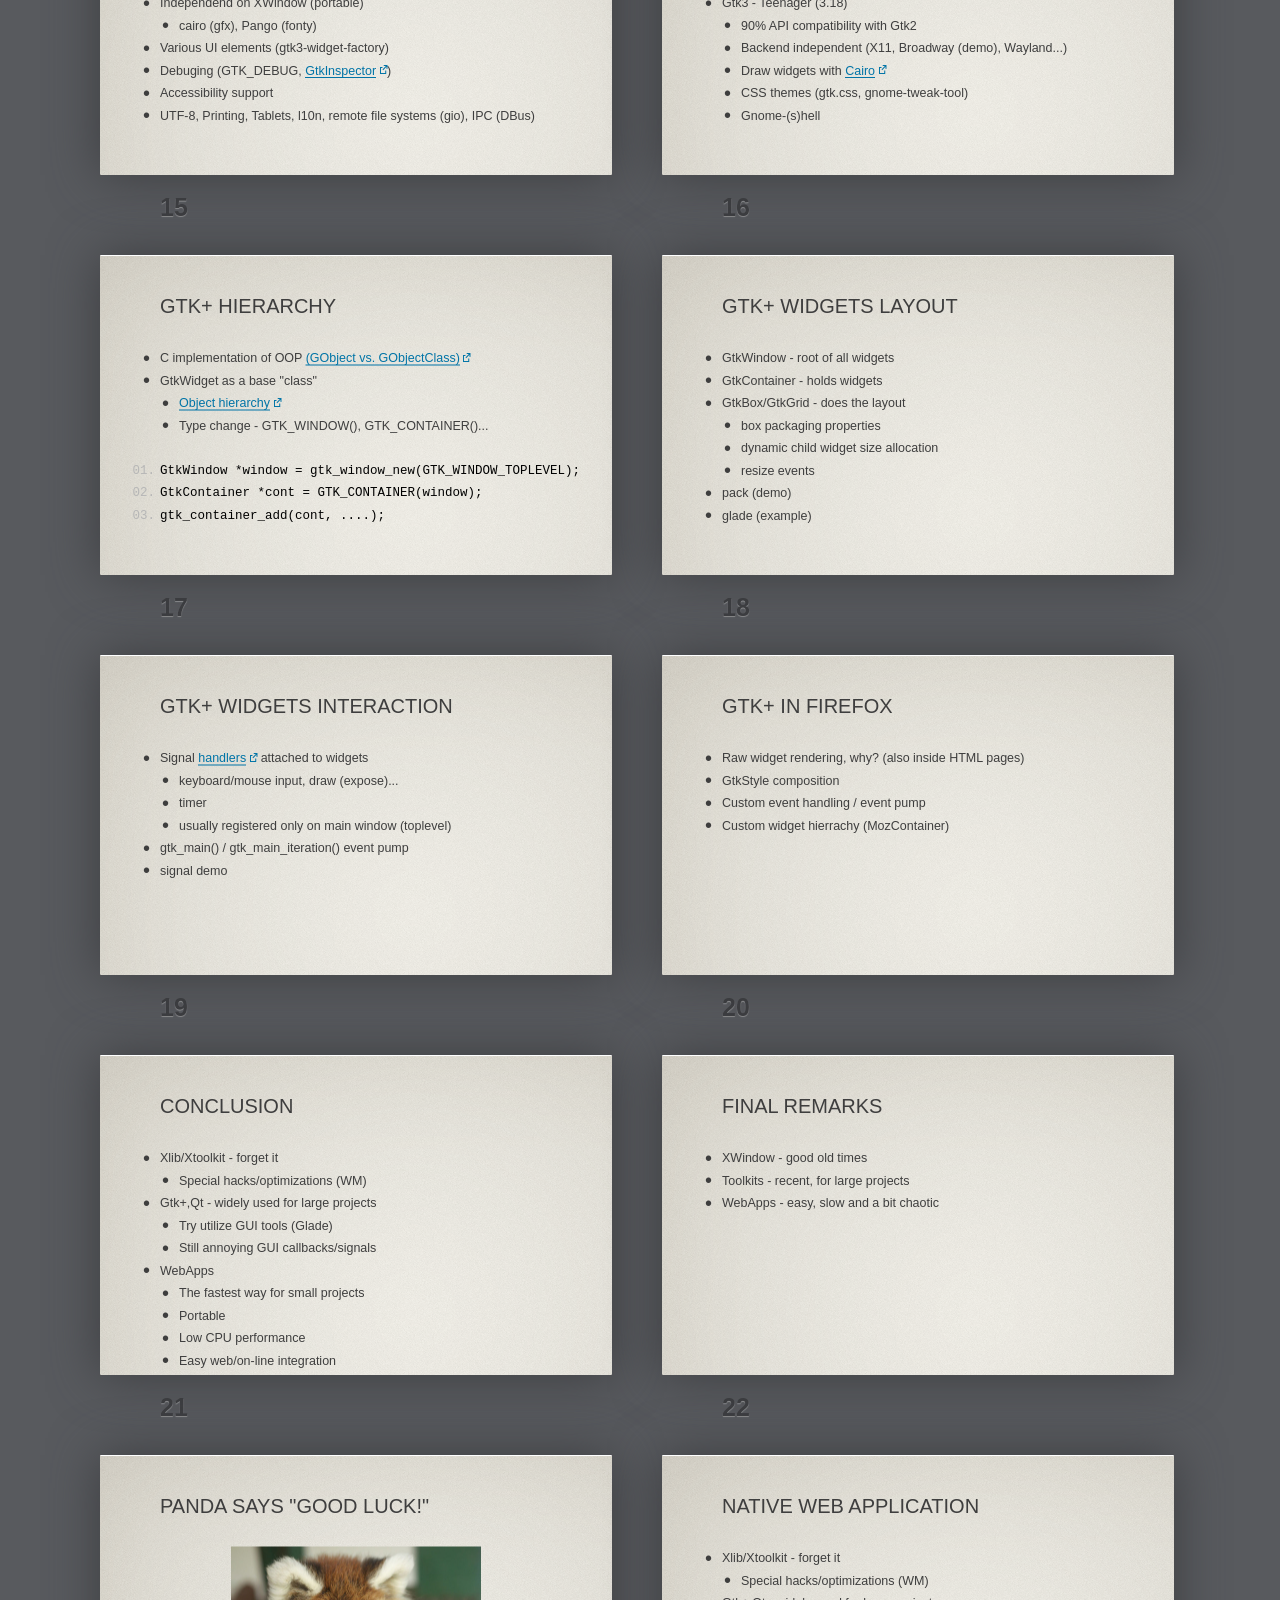
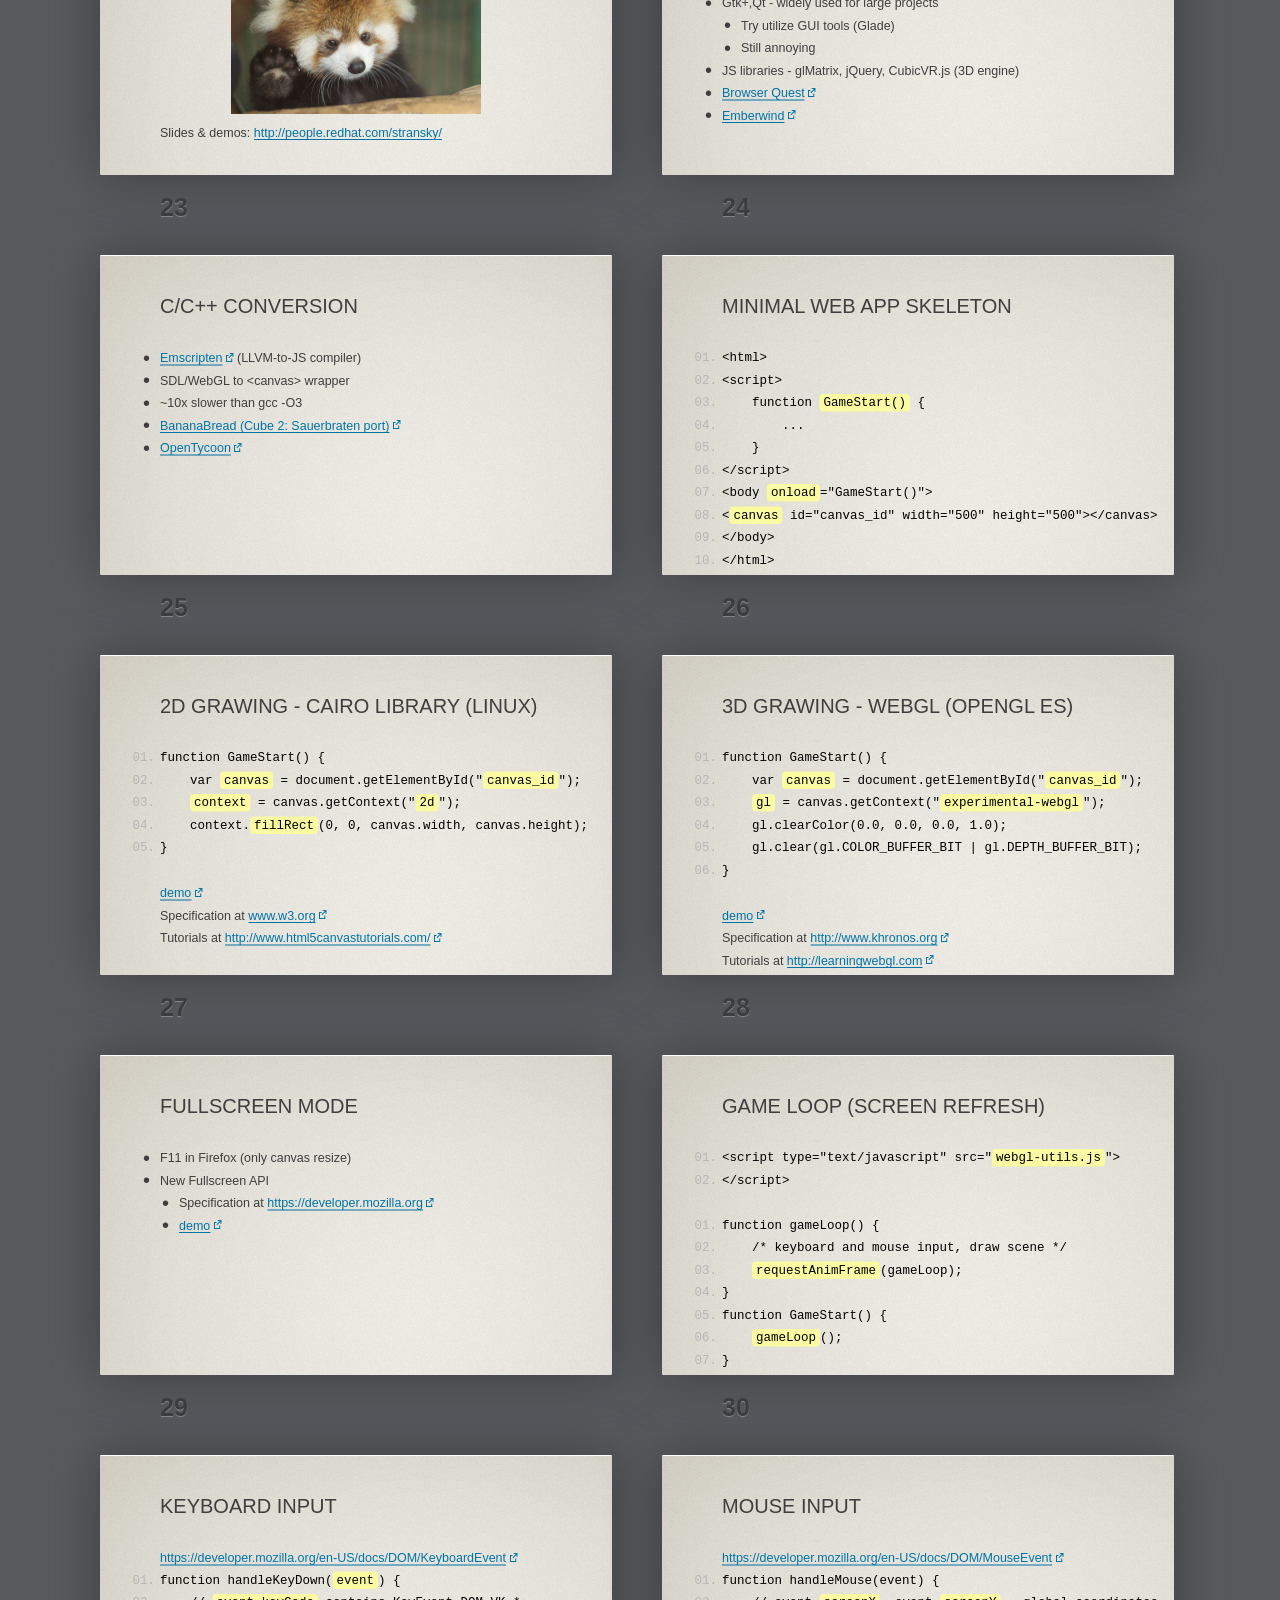
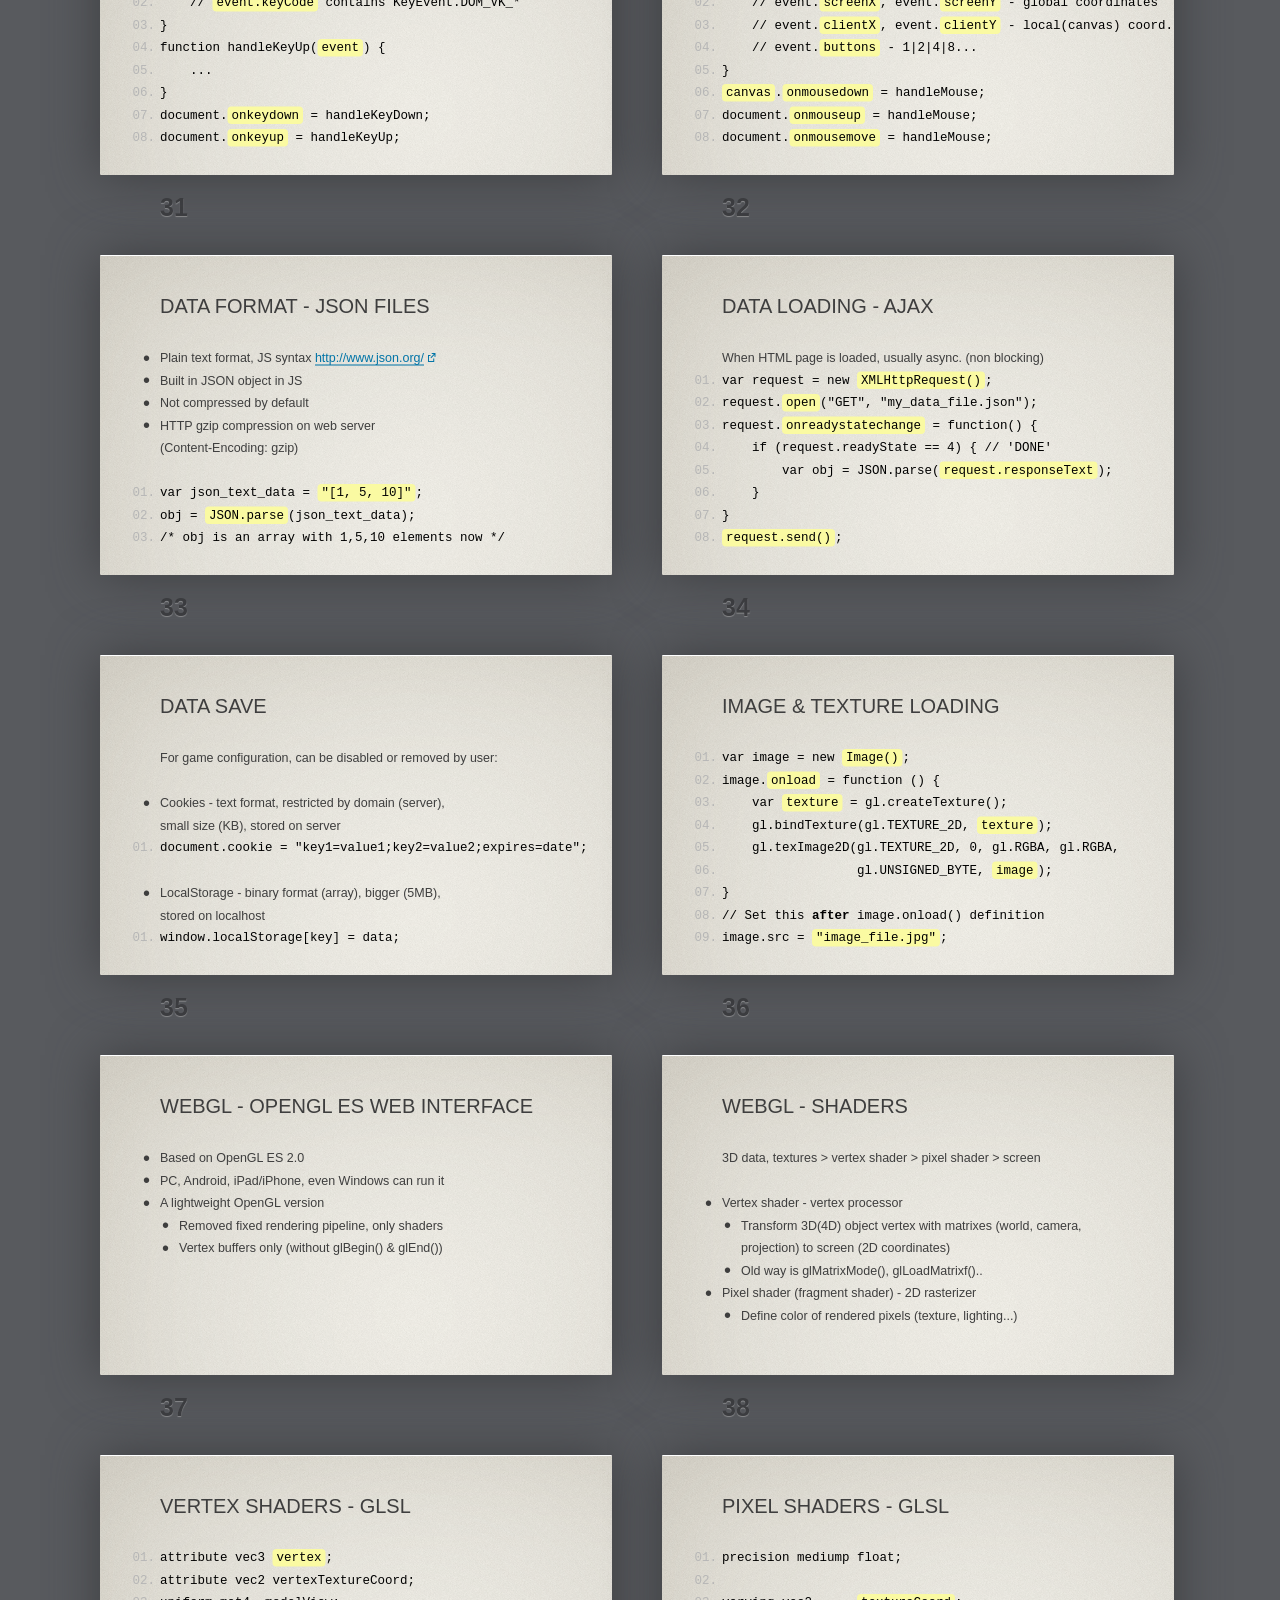
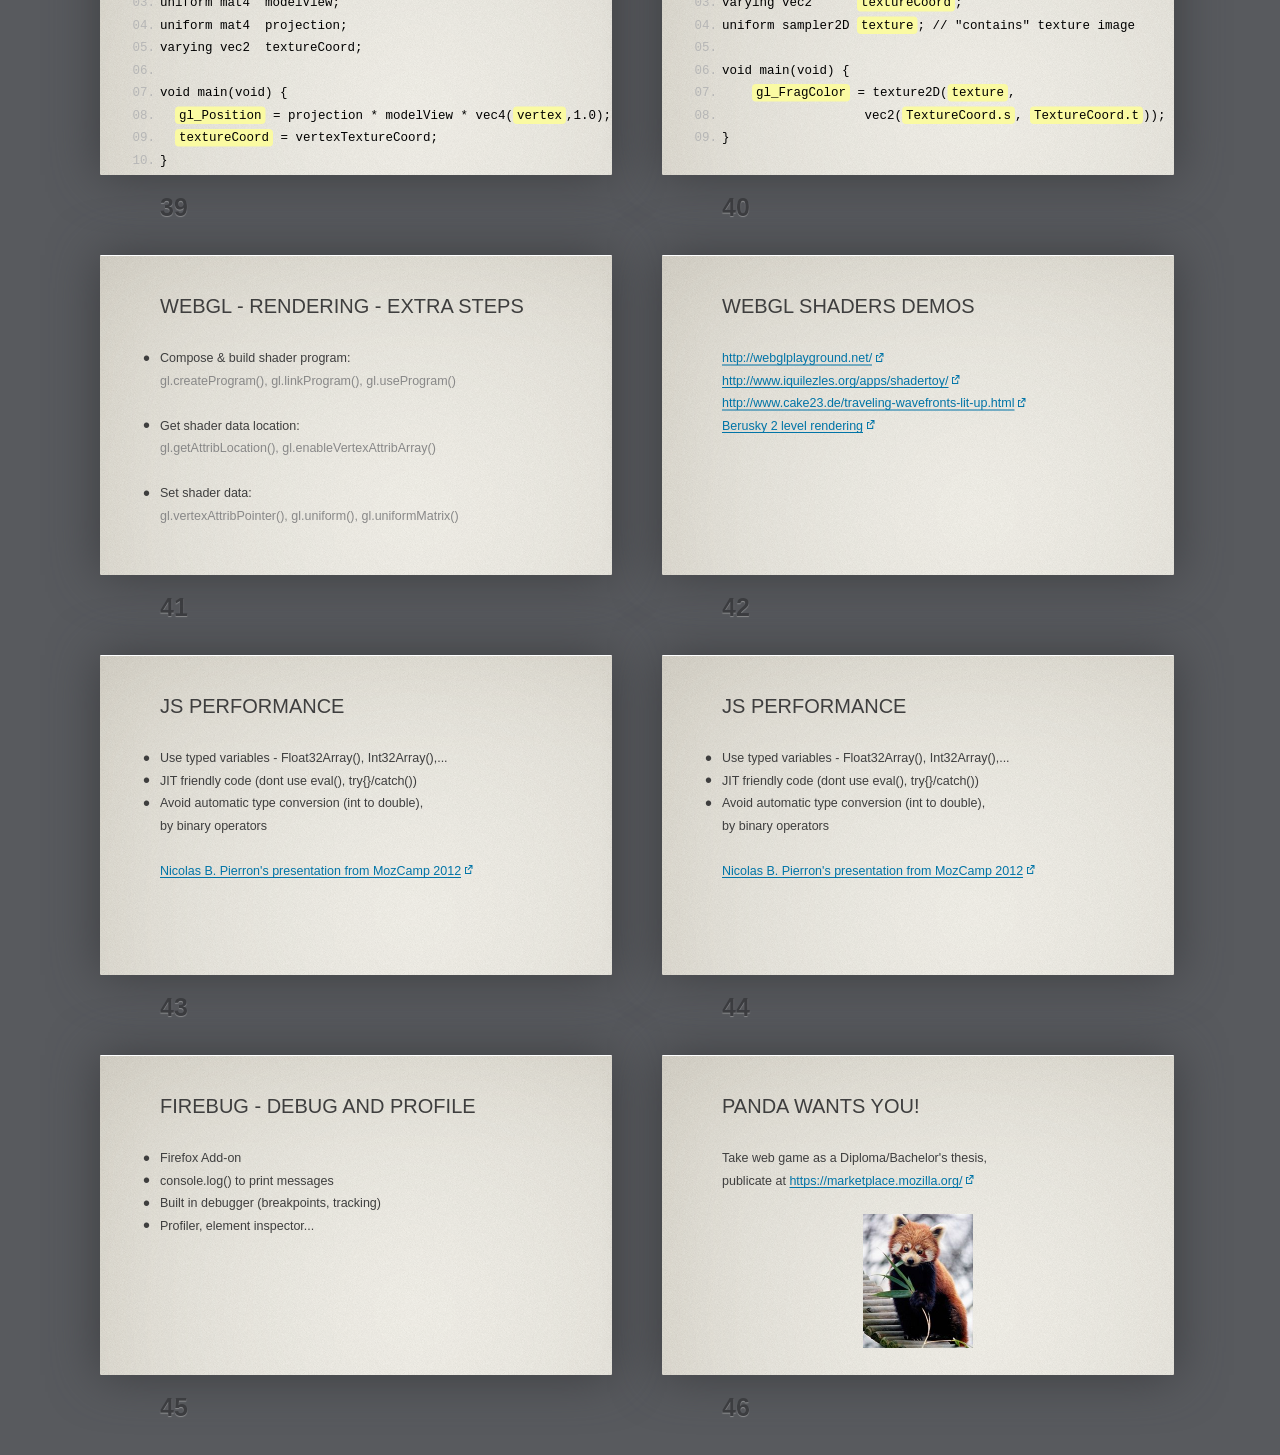
==== commit 094d66e7: "Added more files" ====
--- a/LinuxUI/slides/linux_ui.html
+++ b/LinuxUI/slides/linux_ui.html
@@ -395,14 +395,71 @@
 		</section>
 	</div></div>
 
+  <div class="slide" id="Conc-1"><div>
+		<section>
+			<header>
+				<h2>Conclusion</h2>
+			</header>			
+        <ul>
+          <li>Xlib/Xtoolkit - forget it</li>
+          <ul>
+            <li>Special hacks/optimizations (WM)
+          </ul>
+          <li>Gtk+,Qt - widely used for large projects</li>
+          <ul>
+            <li>Try utilize GUI tools (Glade)
+            <li>Still annoying GUI callbacks/signals
+          </ul>
+          <li>WebApps</li>
+          <ul>
+            <li>The fastest way for small projects
+            <li>Portable
+            <li>Low CPU performance
+            <li>Easy web/on-line integration
+          </ul>
+        </ul>
+		</section>
+	</div></div>
+
+  <div class="slide" id="Conc-2"><div>
+		<section>
+			<header>
+				<h2>Final remarks</h2>
+			</header>			
+        <ul>
+        <li>XWindow - good old times        
+        <li>Toolkits - recent, for large projects
+        <li>WebApps - easy, slow and a bit chaotic
+        </ul>
+		</section>
+	</div></div>
+
+	<div class="slide" id="ThankYou"><div>
+		<section>
+			<header>
+				<h2>Panda says "Good luck!"</h2>
+			</header>
+      <center><img src="pictures/panda_packa.jpg" alt=""></center>
+			<p>Slides &amp; demos: <a href="http://people.redhat.com/stransky/">http://people.redhat.com/stransky/</a></p>
+		</section>
+	</div></div>
+
   <div class="slide" id="Native_apps"><div>
 		<section>
 			<header>
 				<h2>Native web application</h2>
 			</header>			
         <ul>
-          <li>Written in pure JS</li>
-          <li>Utilize &lt;canvas&gt;, WebGL</li>
+          <li>Xlib/Xtoolkit - forget it</li>
+          <ul>
+            <li>Special hacks/optimizations (WM)
+          </ul>
+          <li>Gtk+,Qt - widely used for large projects</li>
+          <ul>
+            <li>Try utilize GUI tools (Glade)
+            <li>Still annoying
+          </ul>
+          
           <li>JS libraries - glMatrix, jQuery, CubicVR.js (3D engine)</li>
           <li><a href="http://browserquest.mozilla.org/" target="_blank">Browser Quest</a></li>
           <li><a href="http://operasoftware.github.com/Emberwind/" target="_blank">Emberwind</a></li>
@@ -818,15 +875,7 @@
 		</section>
 	</div></div>
   
-	<div class="slide" id="ThankYou"><div>
-		<section>
-			<header>
-				<h2>Questions?</h2>
-			</header>
-      <center><img src="pictures/panda_packa.jpg" alt=""></center>
-			<p>Slides &amp; demo: <a href="https://github.com/stransky">https://github.com/stransky</a></p>
-		</section>
-	</div></div>
+  
 	<!--
 		To hide progress bar from entire presentation
 		just remove “progress” element.
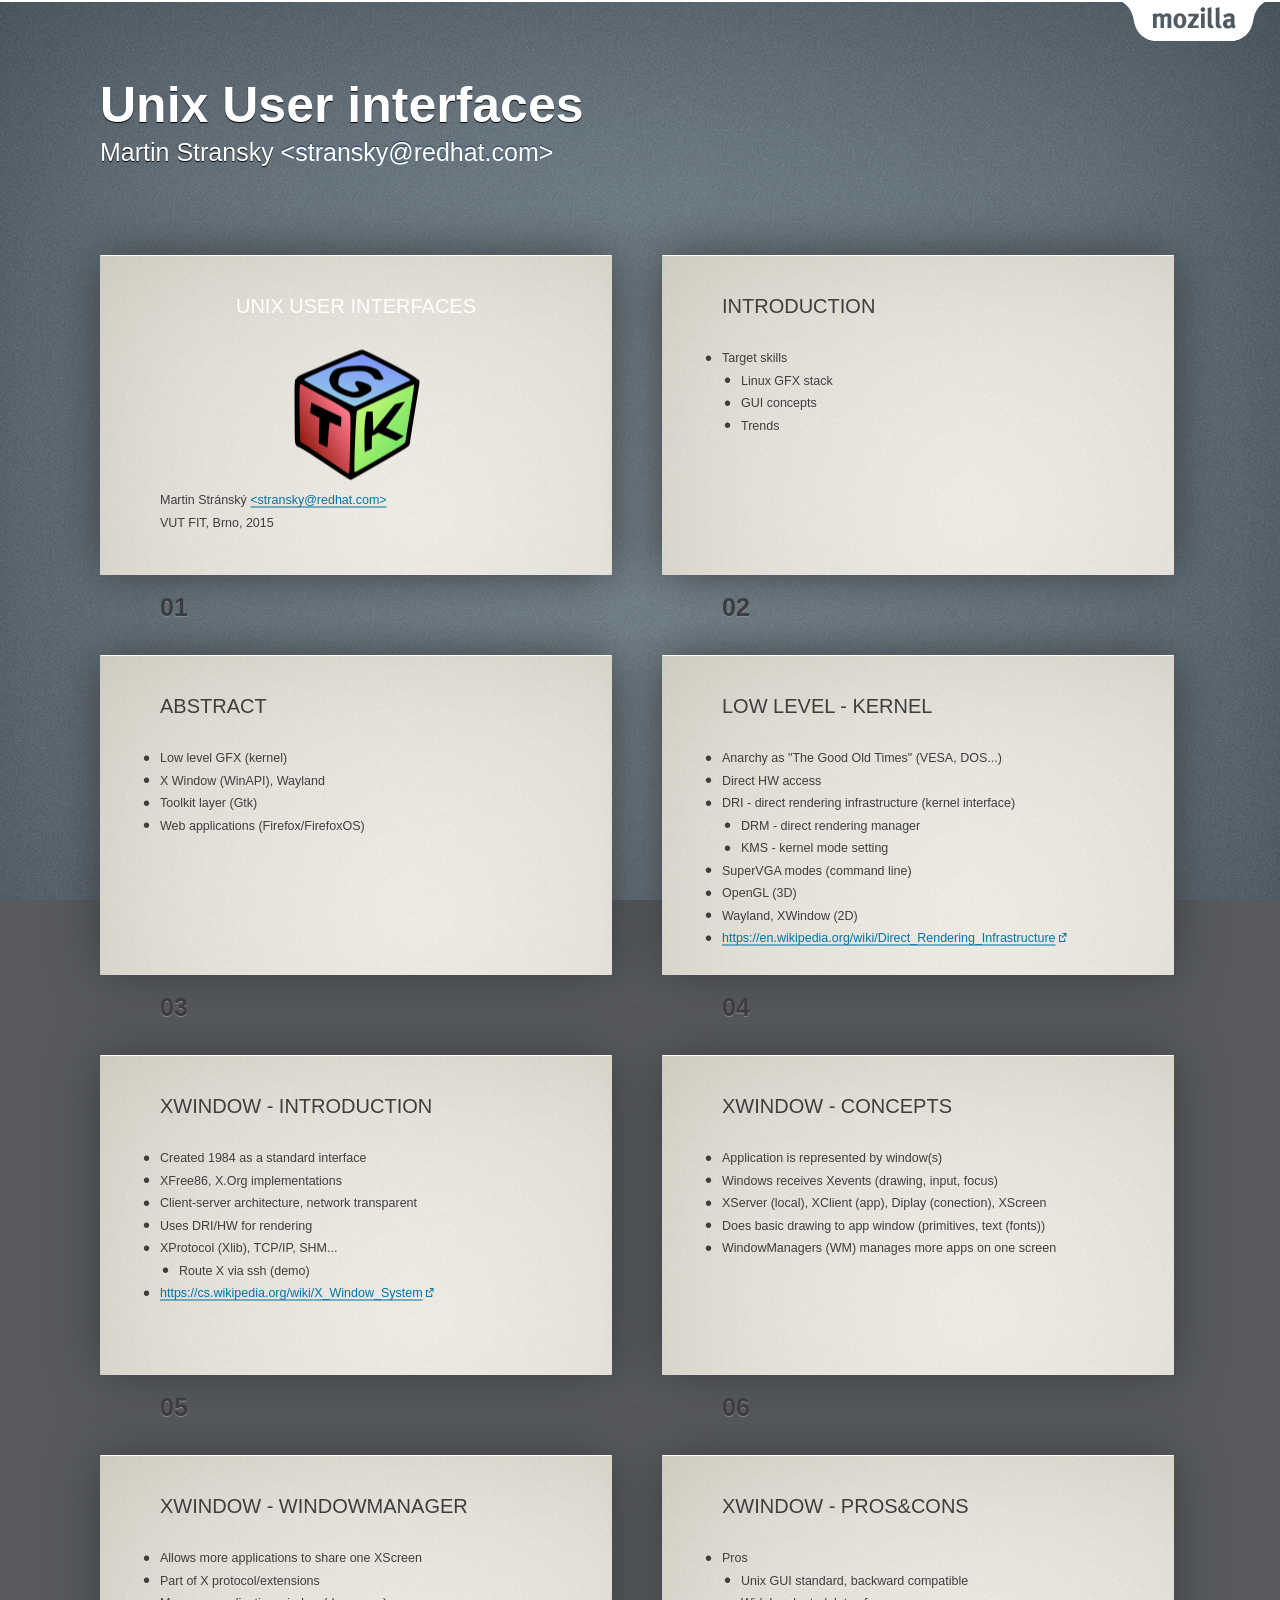
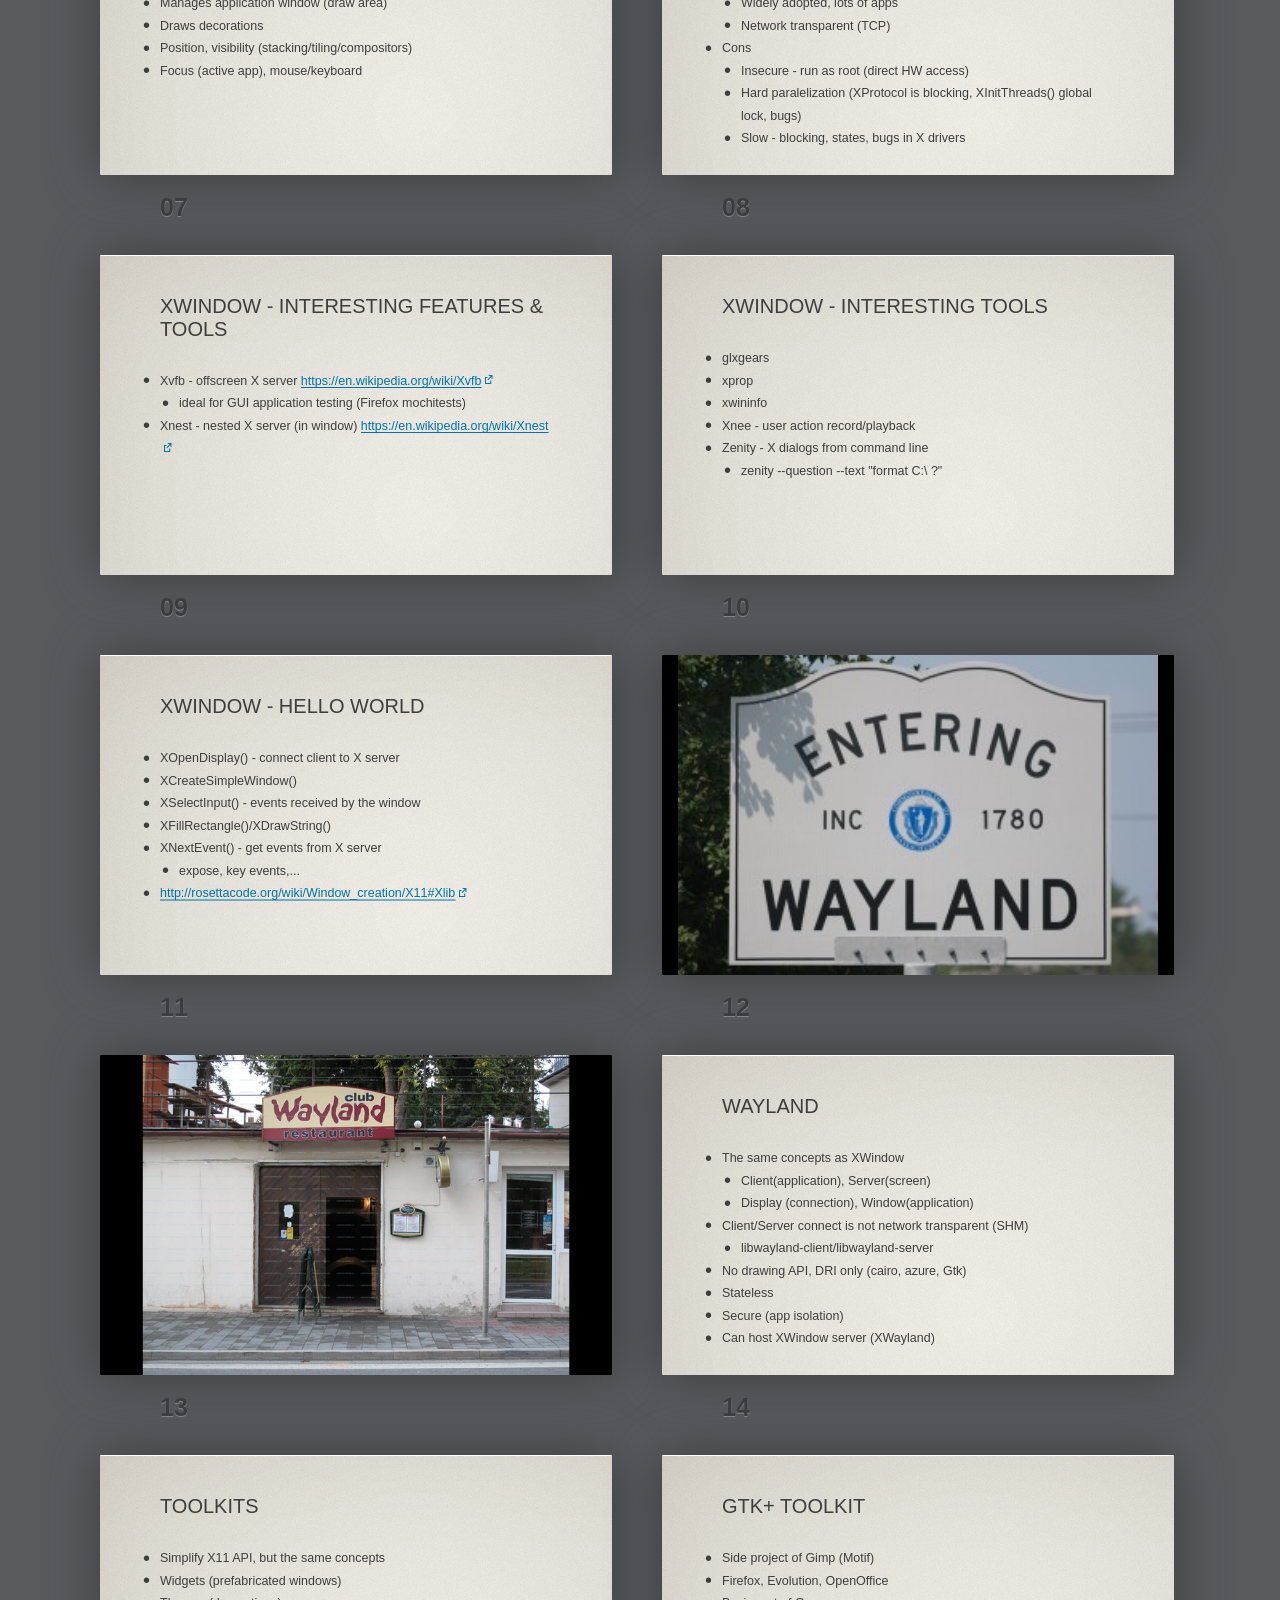
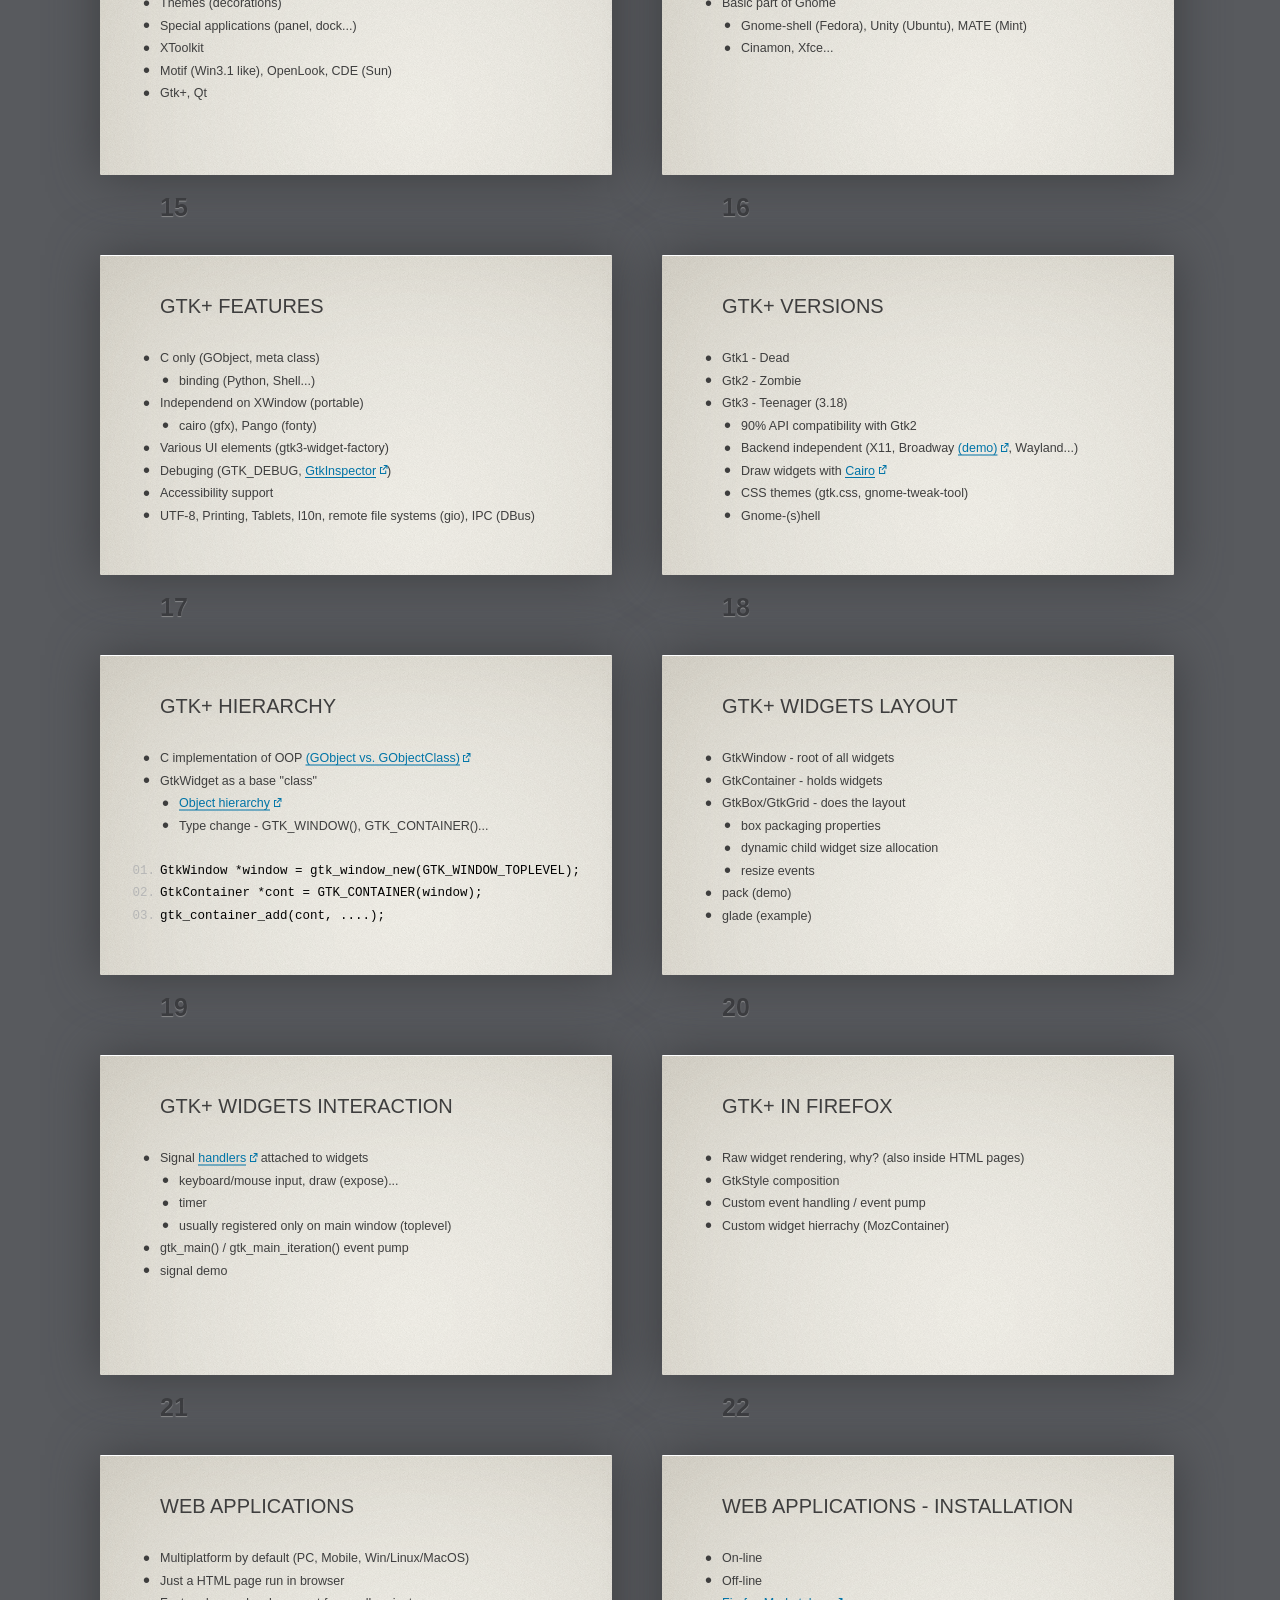
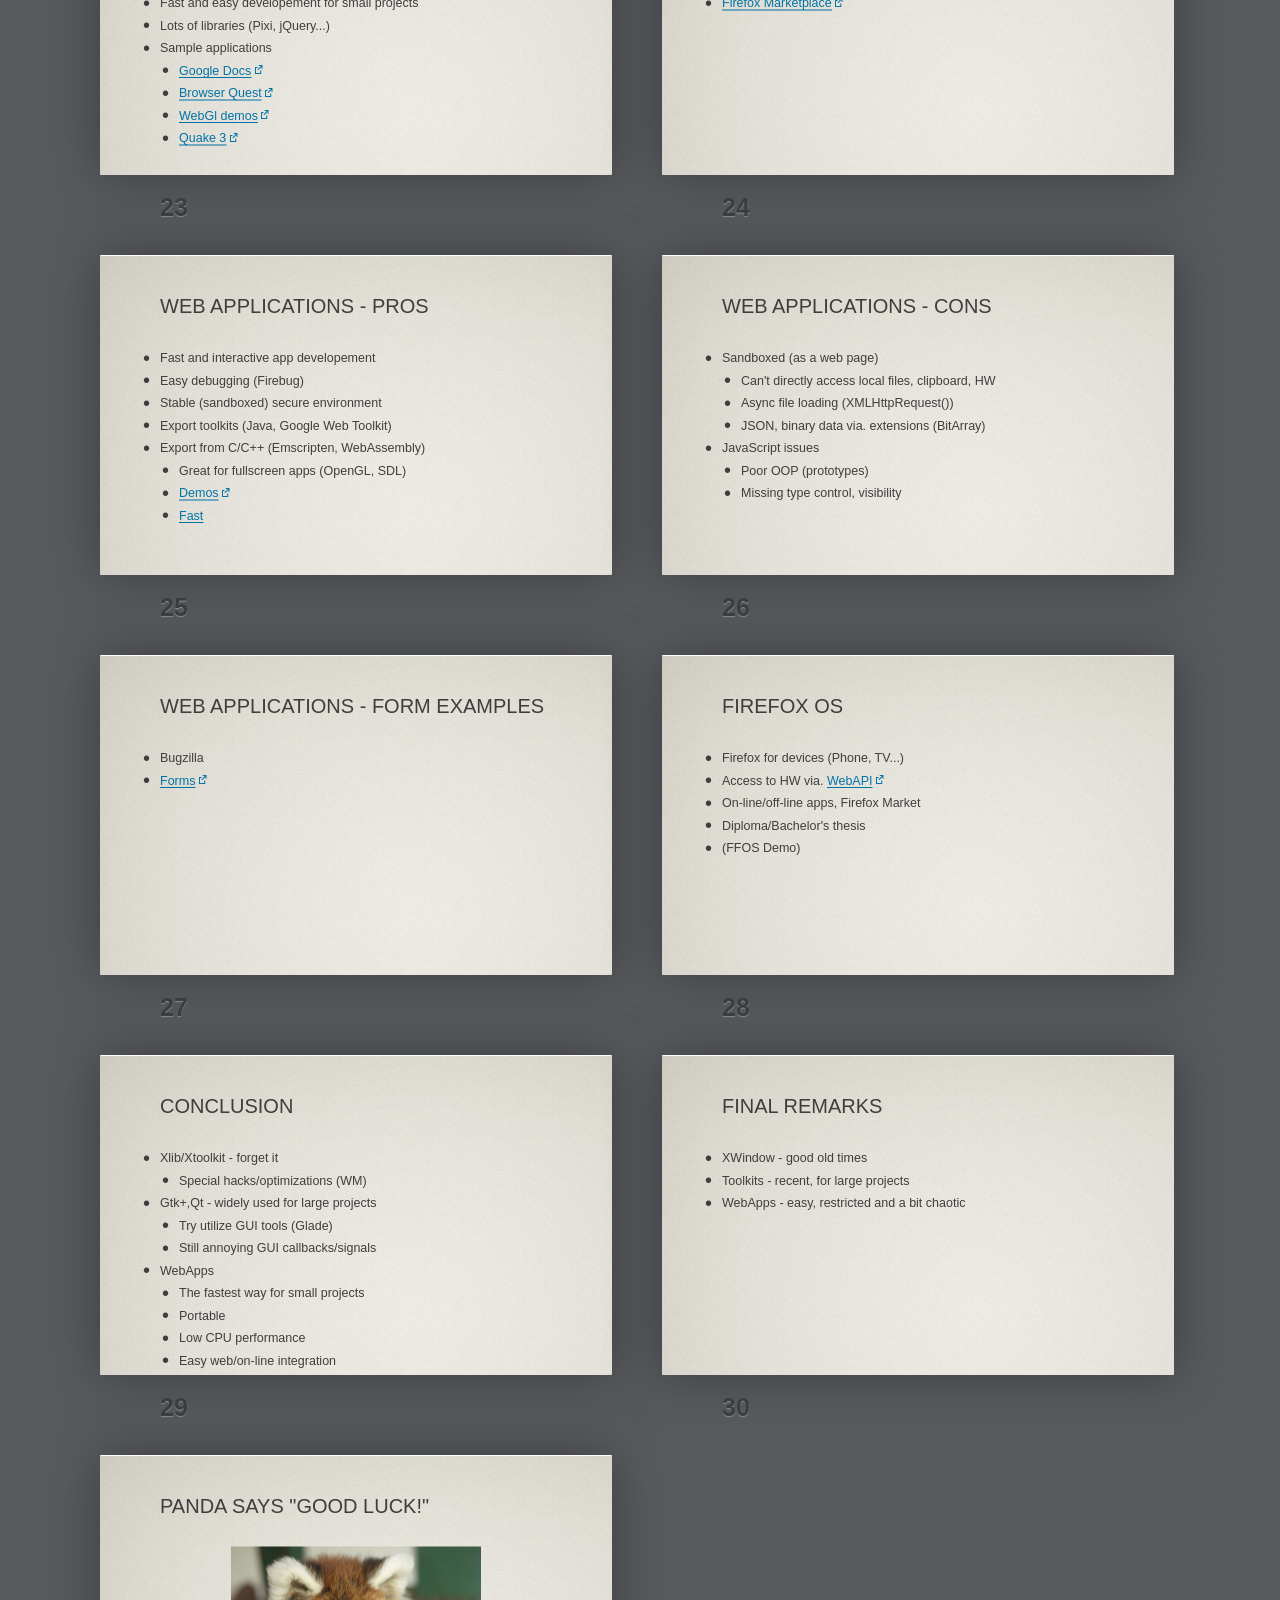
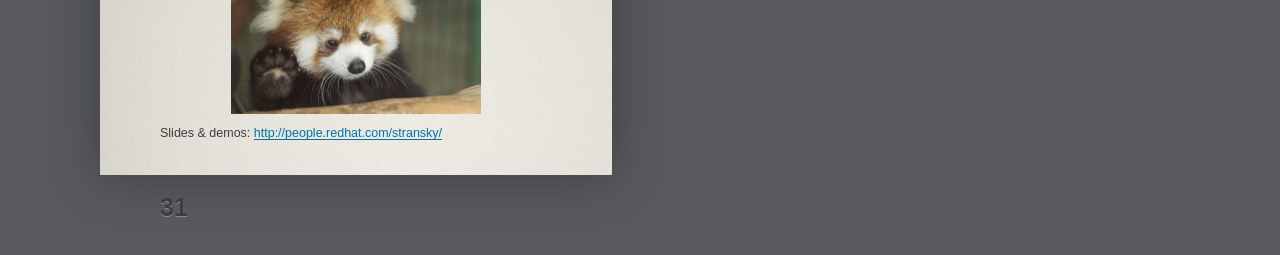
==== commit bafbfd15: "slides update" ====
--- a/LinuxUI/slides/linux_ui.html
+++ b/LinuxUI/slides/linux_ui.html
@@ -57,9 +57,11 @@
 			</header>			
         <ul>
         <li>Target skills
+        <ul>
         <li>Linux GFX stack
         <li>GUI concepts
         <li>Trends
+        </ul>
         </ul>
 		</section>
 	</div></div>
@@ -224,10 +226,26 @@
 		</section>
 	</div></div>
 
+  <div class="slide cover" id="W-0"><div>	
+		<section>
+			<header>
+			</header>
+      <center><img src="pictures/Wayland-1-e1311009527558.jpg"></center>
+	</section>
+	</div></div>
+
+  <div class="slide cover" id="W-0-0"><div>	
+		<section>
+			<header>
+			</header>
+      <center><img src="pictures/wayland_front_big.jpg"></center>
+	</section>
+	</div></div>
+
   <div class="slide" id="W-1"><div>	
 		<section>
 			<header>
-				<h2>Wayland - not the city</h2>
+				<h2>Wayland</h2>
 			</header>			
         <ul>
         <li>The same concepts as XWindow
@@ -314,7 +332,7 @@
         <li>Gtk3 - Teenager (3.18)
         <ul>
           <li>90% API compatibility with Gtk2
-          <li>Backend independent (X11, Broadway (demo), Wayland...)
+          <li>Backend independent (X11, Broadway <a href="https://developer.gnome.org/gtk3/stable/gtk-broadway.html" target="_blank">(demo)</a>, Wayland...)
           <li>Draw widgets with <a href="https://developer.gnome.org/gtk3/stable/GtkStyleContext.html#gtk-render-background" target="_blank">Cairo</a>
           <li>CSS themes (gtk.css, gnome-tweak-tool)
           <li>Gnome-(s)hell
@@ -392,6 +410,107 @@
         <li>Custom event handling / event pump
         <li>Custom widget hierrachy (MozContainer)
         </ul>
+		</section>
+	</div></div>
+
+	<div class="slide" id="Web-1"><div>
+		<section>
+			<header>
+				<h2>Web Applications</h2>
+			</header>			
+        <ul>
+        <li>Multiplatform by default (PC, Mobile, Win/Linux/MacOS)
+        <li>Just a HTML page run in browser
+        <li>Fast and easy developement for small projects
+        <li>Lots of libraries (Pixi, jQuery...)
+        <li>Sample applications
+        <ul>
+          <li><a href="https://docs.google.com/document/d/1sz5pgGeQXR3UhB_4NIGeTuzBvT5z9zpOU8lEACUMMYY/edit" target="_blank">Google Docs</a></li>
+          <li><a href="http://browserquest.mozilla.org/" target="_blank">Browser Quest</a></li>
+          <li><a href="http://www.awwwards.com/22-experimental-webgl-demo-examples.html" target="_blank">WebGl demos</a></li>
+          <li><a href="https://developer.mozilla.org/cs/demos/detail/ioquake3js" target="_blank">Quake 3</a></li>
+        </ul>
+        </ul>
+		</section>
+	</div></div>
+
+	<div class="slide" id="Web-2"><div>
+		<section>
+			<header>
+				<h2>Web Applications - installation</h2>
+			</header>			
+        <ul>
+        <li>On-line
+        <li>Off-line
+        <li><a href="https://marketplace.firefox.com/category/games" target="_blank">Firefox Marketplace</a>
+       </ul>
+		</section>
+	</div></div>
+
+	<div class="slide" id="Web-3"><div>
+		<section>
+			<header>
+				<h2>Web Applications - pros</h2>
+			</header>			
+        <ul>
+        <li>Fast and interactive app developement
+        <li>Easy debugging (Firebug)
+        <li>Stable (sandboxed) secure environment
+        <li>Export toolkits (Java, Google Web Toolkit)
+        <li>Export from C/C++ (Emscripten, WebAssembly)
+        <ul>
+        <li>Great for fullscreen apps (OpenGL, SDL)
+        <li><a href="https://github.com/kripken/emscripten/wiki/Porting-Examples-and-Demos" target="_blank">Demos</a>
+        <li><a href="pictures/emscripten.png">Fast</a>
+        </ul>
+        </ul>
+		</section>
+	</div></div>
+
+	<div class="slide" id="Web-4"><div>
+		<section>
+			<header>
+				<h2>Web Applications - cons</h2>
+			</header>			
+        <ul>
+        <li>Sandboxed (as a web page)
+        <ul>
+          <li>Can't directly access local files, clipboard, HW
+          <li>Async file loading (XMLHttpRequest())
+          <li>JSON, binary data via. extensions (BitArray)
+        </ul>
+        <li>JavaScript issues
+        <ul>
+          <li>Poor OOP (prototypes)
+          <li>Missing type control, visibility
+        </ul>
+       </ul>
+		</section>
+	</div></div>
+
+	<div class="slide" id="Web-5"><div>
+		<section>
+			<header>
+				<h2>Web Applications - form examples</h2>
+			</header>			
+      <ul>
+      <li>Bugzilla
+      <li><a href="https://developer.mozilla.org/en-US/docs/Web/Guide/HTML/Forms/My_first_HTML_form" target="_blank">Forms</a>      </ul>
+		</section>
+	</div></div>
+
+	<div class="slide" id="Web-6"><div>
+		<section>
+			<header>
+				<h2>Firefox OS</h2>
+			</header>			
+        <ul>
+        <li>Firefox for devices (Phone, TV...)
+        <li>Access to HW via. <a href="https://developer.mozilla.org/en-US/docs/WebAPI" target="_blank">WebAPI</a>
+        <li>On-line/off-line apps, Firefox Market
+        <li>Diploma/Bachelor's thesis
+        <li>(FFOS Demo)
+      </ul>
 		</section>
 	</div></div>
 
@@ -429,7 +548,7 @@
         <ul>
         <li>XWindow - good old times        
         <li>Toolkits - recent, for large projects
-        <li>WebApps - easy, slow and a bit chaotic
+        <li>WebApps - easy, restricted and a bit chaotic
         </ul>
 		</section>
 	</div></div>
@@ -443,438 +562,6 @@
 			<p>Slides &amp; demos: <a href="http://people.redhat.com/stransky/">http://people.redhat.com/stransky/</a></p>
 		</section>
 	</div></div>
-
-  <div class="slide" id="Native_apps"><div>
-		<section>
-			<header>
-				<h2>Native web application</h2>
-			</header>			
-        <ul>
-          <li>Xlib/Xtoolkit - forget it</li>
-          <ul>
-            <li>Special hacks/optimizations (WM)
-          </ul>
-          <li>Gtk+,Qt - widely used for large projects</li>
-          <ul>
-            <li>Try utilize GUI tools (Glade)
-            <li>Still annoying
-          </ul>
-          
-          <li>JS libraries - glMatrix, jQuery, CubicVR.js (3D engine)</li>
-          <li><a href="http://browserquest.mozilla.org/" target="_blank">Browser Quest</a></li>
-          <li><a href="http://operasoftware.github.com/Emberwind/" target="_blank">Emberwind</a></li>
-        </ul>        
-		</section>
-	</div></div>
-  
-  <div class="slide" id="Converted_apps"><div>
-		<section>
-			<header>
-				<h2>C/C++ conversion</h2>
-			</header>
-        <ul>
-          <li><a href="https://github.com/kripken/emscripten/wiki" target="_blank">Emscripten</a> (LLVM-to-JS compiler)</li>
-          <li>SDL/WebGL to &lt;canvas&gt; wrapper</li>
-          <li>~10x slower than gcc -O3</li>
-          <li><a href="https://developer.mozilla.org/en-US/demos/detail/bananabread/launch" target="_blank">BananaBread (Cube 2: Sauerbraten port)</a></li>
-          <li><a href="http://play-ttd.com/play/" target="_blank">OpenTycoon</a></li>
-        </ul>
-		</section>
-	</div></div>
-  
-  <div class="slide" id="WebApp_structure"><div>
-		<section>
-			<header>
-				<h2>Minimal Web App skeleton</h2>
-			</header>			
-        <pre>
-        <code>&lt;html&gt;</code>
-        <code>&lt;script&gt;</code>
-        <code>    function <mark>GameStart()</mark> {</code>
-        <code>        ...</code>
-        <code>    }</code>
-        <code>&lt;/script&gt;</code>
-        <code>&lt;body <mark>onload</mark>="GameStart()"&gt;</code>
-        <code>&lt;<mark>canvas</mark> id="canvas_id" width="500" height="500"&gt;&lt;/canvas&gt;</code>
-        <code>&lt;/body&gt;</code>
-        <code>&lt;/html&gt;</code>
-        </pre>
-		</section>
-	</div></div>
-
-  <div class="slide" id="Canvas_cairo"><div>
-		<section>
-			<header>
-				<h2>2D grawing - Cairo library (Linux)</h2>
-			</header>			        
-   			<pre>
-        <code>function GameStart() {</code>
-        <code>    var <mark>canvas</mark> = document.getElementById("<mark>canvas_id</mark>");</code>
-        <code>    <mark>context</mark> = canvas.getContext("<mark>2d</mark>");</code>
-        <code>    context.<mark>fillRect</mark>(0, 0, canvas.width, canvas.height);</code>
-        <code>}</code>
-        </pre>
-        <a href="examples/skeleton.html" target="_blank">demo</a><br>
-        Specification at <a href="http://www.w3.org/TR/2010/WD-2dcontext-20100304/" target="_blank">www.w3.org</a>
-        <br>
-        Tutorials at <a href="http://www.html5canvastutorials.com/" target="_blank">http://www.html5canvastutorials.com/</a>
-		</section>
-	</div></div>
-
-  <div class="slide" id="Canvas_gl"><div>
-		<section>
-			<header>
-				<h2>3D grawing - WebGL (OpenGL ES)</h2>
-			</header>			        
-   			<pre>
-        <code>function GameStart() {</code>
-        <code>    var <mark>canvas</mark> = document.getElementById("<mark>canvas_id</mark>");</code>
-        <code>    <mark>gl</mark> = canvas.getContext("<mark>experimental-webgl</mark>");</code>
-        <code>    gl.clearColor(0.0, 0.0, 0.0, 1.0);</code>
-        <code>    gl.clear(gl.COLOR_BUFFER_BIT | gl.DEPTH_BUFFER_BIT);</code>
-        <code>}</code>
-        </pre>
-        <a href="examples/skeleton_gl.html" target="_blank">demo</a><br>
-        Specification at <a href="http://www.khronos.org/registry/webgl/specs/latest/" target="_blank">
-        http://www.khronos.org</a><br>
-        Tutorials at <a href="http://learningwebgl.com/blog/?page_id=1217" target="_blank">
-        http://learningwebgl.com</a>
-		</section>
-	</div></div>
-  
-  <div class="slide" id="fullscreen_api"><div>
-		<section>
-			<header>
-				<h2>Fullscreen mode</h2>
-			</header>
-        <ul>
-        <li> F11 in Firefox (only canvas resize)</li>
-        <li> New Fullscreen API</li>
-        <ul>
-        <li>Specification at <a href="https://developer.mozilla.org/en-US/docs/DOM/Using_fullscreen_mode" target="_blank">
-        https://developer.mozilla.org</a>
-        </li>
-        <li><a href="https://developer.mozilla.org/samples/domref/fullscreen.html" target="_blank">demo</a>
-        </li>
-        </ul>
-        </li>
-        </ul>
-		</section>
-	</div></div>
-  
-  <div class="slide" id="App_loop"><div>
-		<section>
-			<header>
-				<h2>Game loop (screen refresh)</h2>
-			</header>			        
-   			<pre>
-        <code>&lt;script type="text/javascript" src="<mark>webgl-utils.js</mark>"&gt;</code>
-        <code>&lt;/script&gt;</code>
-        </pre>
-        <pre>
-        <code>function gameLoop() {</code>
-        <code>    /* keyboard and mouse input, draw scene */ </code>        
-        <code>    <mark>requestAnimFrame</mark>(gameLoop);</code>
-        <code>}</code>
-        <code>function GameStart() {</code>        
-        <code>    <mark>gameLoop</mark>();</code>
-        <code>}</code>
-        </pre>
-		</section>
-	</div></div>
-
-  <div class="slide" id="keyboard_input"><div>
-		<section>
-			<header>
-				<h2>Keyboard input</h2>
-			</header>
-        <a href="https://developer.mozilla.org/en-US/docs/DOM/KeyboardEvent" target="_blank">
-           https://developer.mozilla.org/en-US/docs/DOM/KeyboardEvent</a>
-        <pre>        
-        <code>function handleKeyDown(<mark>event</mark>) {</code>
-        <code>    // <mark>event.keyCode</mark> contains KeyEvent.DOM_VK_*</code> 
-        <code>}</code>
-        <code>function handleKeyUp(<mark>event</mark>) {</code>
-        <code>    ...</code>
-        <code>}</code>
-        <code>document.<mark>onkeydown</mark> = handleKeyDown;</code>
-        <code>document.<mark>onkeyup</mark> = handleKeyUp;</code>
-        </pre>
-		</section>
-	</div></div>
-  
-  <div class="slide" id="mouse_input"><div>
-		<section>
-			<header>
-				<h2>Mouse input</h2>
-			</header>
-        <a href=" https://developer.mozilla.org/en-US/docs/DOM/MouseEvent" target="_blank">
-            https://developer.mozilla.org/en-US/docs/DOM/MouseEvent</a>
-        <pre>
-        <code>function handleMouse(event) {</code>
-        <code>    // event.<mark>screenX</mark>, event.<mark>screenY</mark> - global coordinates</code>
-        <code>    // event.<mark>clientX</mark>, event.<mark>clientY</mark> - local(canvas) coord.</code>
-        <code>    // event.<mark>buttons</mark> - 1|2|4|8...</code>
-        <code>}</code>
-        <code><mark>canvas</mark>.<mark>onmousedown</mark> = handleMouse;</code>
-        <code>document.<mark>onmouseup</mark> = handleMouse;</code>
-        <code>document.<mark>onmousemove</mark> = handleMouse;</code>
-        </pre>
-		</section>
-	</div></div>
-
-  <div class="slide" id="data_loading_json"><div>
-		<section>
-			<header>
-				<h2>Data format - JSON files</h2>
-			</header>                
-        <ul>        
-        <li>Plain text format, JS syntax <a href="http://www.json.org/" target="_blank">http://www.json.org/</a></li>
-        <li>Built in JSON object in JS</li>
-        <li>Not compressed by default</li>
-        <li>HTTP gzip compression on web server<br>(Content-Encoding: gzip)</li>
-        </ul>
-        
-        <pre>
-        <code>var json_text_data = <mark>"[1, 5, 10]"</mark>;</code>
-        <code>obj = <mark>JSON.parse</mark>(json_text_data);</code>
-        <code>/* obj is an array with 1,5,10 elements now */</code>        
-        <pre>
-		</section>
-	</div></div>
-  
-  <div class="slide" id="data_loading_ajax"><div>
-		<section>
-			<header>
-				<h2>Data loading - AJAX</h2>
-			</header>
-        When HTML page is loaded, usually async. (non blocking)<br>
-        <pre>
-        <code>var request = new <mark>XMLHttpRequest()</mark>;</code>
-        <code>request.<mark>open</mark>("GET", "my_data_file.json");</code>
-        <code>request.<mark>onreadystatechange</mark> = function() {</code>
-        <code>    if (request.readyState == 4) { // 'DONE'</code>
-        <code>        var obj = JSON.parse(<mark>request.responseText</mark>);</code>
-        <code>    }</code>
-        <code>}</code>
-        <code><mark>request.send()</mark>;</code>
-        </pre>
-		</section>
-	</div></div>
-  
-  <div class="slide" id="data_storing"><div>
-		<section>
-			<header>
-				<h2>Data save</h2>
-			</header>
-      For game configuration, can be disabled or removed by user:<br><br>
-      <ul>
-      <li>Cookies - text format, restricted by domain (server),<br>
-          small size (KB), stored on server
-      <pre>
-      <code>document.cookie = "key1=value1;key2=value2;expires=date";</code>
-      </pre>
-      </li>
-      <li>LocalStorage - binary format (array), bigger (5MB),<br>stored on localhost
-      <pre>
-      <code>window.localStorage[key] = data;</code>
-      </pre>
-      </li>
-      </ul>
-      </li>
-      </ul>
-		</section>
-	</div></div>
-  
-  <div class="slide" id="images_loading"><div>
-		<section>
-			<header>
-				<h2>Image &amp; Texture loading</h2>
-			</header>        
-        <pre>
-        <code>var image = new <mark>Image()</mark>;</code>
-        <code>image.<mark>onload</mark> = function () {</code>
-        <code>    var <mark>texture</mark> = gl.createTexture();</code>
-        <code>    gl.bindTexture(gl.TEXTURE_2D, <mark>texture</mark>);</code>
-        <code>    gl.texImage2D(gl.TEXTURE_2D, 0, gl.RGBA, gl.RGBA,</code>
-        <code>                  gl.UNSIGNED_BYTE, <mark>image</mark>);</code>
-        <code>}</code>
-        <code>// Set this <b>after</b> image.onload() definition</code>
-        <code>image.src = <mark>"image_file.jpg"</mark>;</code>
-        </pre>
-		</section>
-	</div></div>
-    
-  <div class="slide" id="webgl_difference"><div>
-		<section>
-			<header>
-				<h2>WebGL - OpenGL ES web interface</h2>
-			</header>
-			<ul>
-        <li>Based on OpenGL ES 2.0</li>
-				<li>PC, Android, iPad/iPhone, even Windows can run it</li>
-        <li>A lightweight OpenGL version</li>
-        <ul>
-          <li>Removed fixed rendering pipeline, only shaders</li>
-          <li>Vertex buffers only (without glBegin() &amp; glEnd())</li>
-        </ul>
-			</ul>      
-		</section>
-	</div></div>
-  
-  <div class="slide" id="webgl_shaders"><div>
-		<section>
-			<header>
-				<h2>WebGL - Shaders</h2>
-			</header>      
-      3D data, textures > vertex shader > pixel shader > screen
-      <br>
-      <br>      
-			<ul>
-				<li>Vertex shader - vertex processor</li>
-        <ul>
-          <li>Transform 3D(4D) object vertex with matrixes (world, camera, projection) to screen (2D coordinates)
-          </li>
-          <li>Old way is glMatrixMode(), glLoadMatrixf()..
-          </li>
-        </ul>
-        <li>Pixel shader (fragment shader) - 2D rasterizer</li>
-        <ul>
-          <li>Define color of rendered pixels (texture, lighting...)</li>          
-        </ul>
-			</ul>
-		</section>
-	</div></div>
-  
-  <div class="slide" id="webgl_vertex_shaders"><div>
-		<section>
-			<header>
-				<h2>Vertex Shaders - GLSL</h2>
-			</header>
-      <pre>
-      <code>attribute vec3 <mark>vertex</mark>;</code>
-      <code>attribute vec2 vertexTextureCoord;</code>      
-      <code>uniform mat4  modelView;</code>
-      <code>uniform mat4  projection;</code>      
-      <code>varying vec2  textureCoord;</code>
-      <code> </code>
-      <code>void main(void) {</code>
-      <code>  <mark>gl_Position</mark> = projection * modelView * vec4(<mark>vertex</mark>,1.0);</code>
-      <code>  <mark>textureCoord</mark> = vertexTextureCoord;</code>
-      <code>}</code>
-      </pre>
-		</section>
-	</div></div>
-  
-  <div class="slide" id="webgl_pixel_shaders"><div>
-		<section>
-			<header>
-				<h2>Pixel Shaders - GLSL</h2>
-			</header>
-      <pre>
-      <code>precision mediump float;</code>
-      <code> </code>
-      <code>varying vec2      <mark>textureCoord</mark>;</code>
-      <code>uniform sampler2D <mark>texture</mark>; // "contains" texture image</code>
-      <code> </code>
-      <code>void main(void) {</code>
-      <code>    <mark>gl_FragColor</mark> = texture2D(<mark>texture</mark>, </code>
-      <code>                   vec2(<mark>TextureCoord.s</mark>, <mark>TextureCoord.t</mark>));</code>
-      <code>}</code>
-      </pre>
-		</section>
-	</div></div>
-  
-  <div class="slide" id="webgl_rendering"><div>
-		<section>
-			<header>
-				<h2>WebGL - rendering - extra steps</h2>
-			</header>      
-      <ul>
-      <li>Compose &amp; build shader program:
-      <p class="note">gl.createProgram(), gl.linkProgram(), gl.useProgram()</p>
-      </li>
-      <li>Get shader data location:<br>
-      <p class="note">gl.getAttribLocation(), gl.enableVertexAttribArray()</p>
-      </li>
-      <li>Set shader data:<br>
-      <p class="note">gl.vertexAttribPointer(), gl.uniform(), gl.uniformMatrix()</p>
-      </li>
-      </ul>
-		</section>
-	</div></div>
-
-  <div class="slide" id="webgl_shaders_demo"><div>
-		<section>
-			<header>
-				<h2>WebGL Shaders demos</h2>
-			</header>      
-				<h2><a href="http://webglplayground.net/" target="_blank">http://webglplayground.net/</a></h2>
-				<h2><a href="http://www.iquilezles.org/apps/shadertoy/" target="_blank">http://www.iquilezles.org/apps/shadertoy/</a></h2>
-				<h2><a href="http://www.cake23.de/traveling-wavefronts-lit-up.html" target="_blank">http://www.cake23.de/traveling-wavefronts-lit-up.html</a></h2>
-        <h2><a href="../../index.html" target="_blank">Berusky 2 level rendering</a></h2>
-		</section>
-	</div></div>
-  
-  <div class="slide" id="js_performance"><div>
-		<section>
-			<header>
-				<h2>JS performance</h2>
-			</header>      
-      <ul>
-      <li>Use typed variables - Float32Array(), Int32Array(),...</li>
-      <li>JIT friendly code (dont use eval(), try{}/catch())</li>
-      <li>Avoid automatic type conversion (int to double),<BR>by binary operators</li>
-      </ul>
-      <a href="https://github.com/nbp/mozcamp-eu-2012-js-optim" target="_blank">
-      Nicolas B. Pierron's presentation from MozCamp 2012
-      </a>
-		</section>
-	</div></div>
-  
-  <div class="slide" id="js_performance"><div>
-		<section>
-			<header>
-				<h2>JS performance</h2>
-			</header>      
-      <ul>
-      <li>Use typed variables - Float32Array(), Int32Array(),...</li>
-      <li>JIT friendly code (dont use eval(), try{}/catch())</li>
-      <li>Avoid automatic type conversion (int to double),<BR>
-          by binary operators</li>
-      </ul>
-      <a href="https://github.com/nbp/mozcamp-eu-2012-js-optim" target="_blank">
-      Nicolas B. Pierron's presentation from MozCamp 2012
-      </a>
-		</section>
-	</div></div>
-  
-	<div class="slide" id="firebug_debugger"><div>
-		<section>
-			<header>
-				<h2>Firebug - Debug and Profile</h2>
-			</header>
-			<ul>
-        <li>Firefox Add-on</li>
-				<li>console.log() to print messages</li>
-				<li>Built in debugger (breakpoints, tracking)</li>
-        <li>Profiler, element inspector...</li>
-			</ul>
-		</section>
-	</div></div>
-
-	<div class="slide" id="what_next"><div>
-		<section>
-			<header>
-				<h2>Panda wants you!</h2>
-			</header>
-      Take web game as a Diploma/Bachelor's thesis,<br>
-      publicate at <a href="https://marketplace.mozilla.org/" target="_blank">https://marketplace.mozilla.org/</a>
-      <br><br>
-      <center><img src="pictures/panda_mala.jpg" alt=""></center>
-		</section>
-	</div></div>
-  
   
 	<!--
 		To hide progress bar from entire presentation
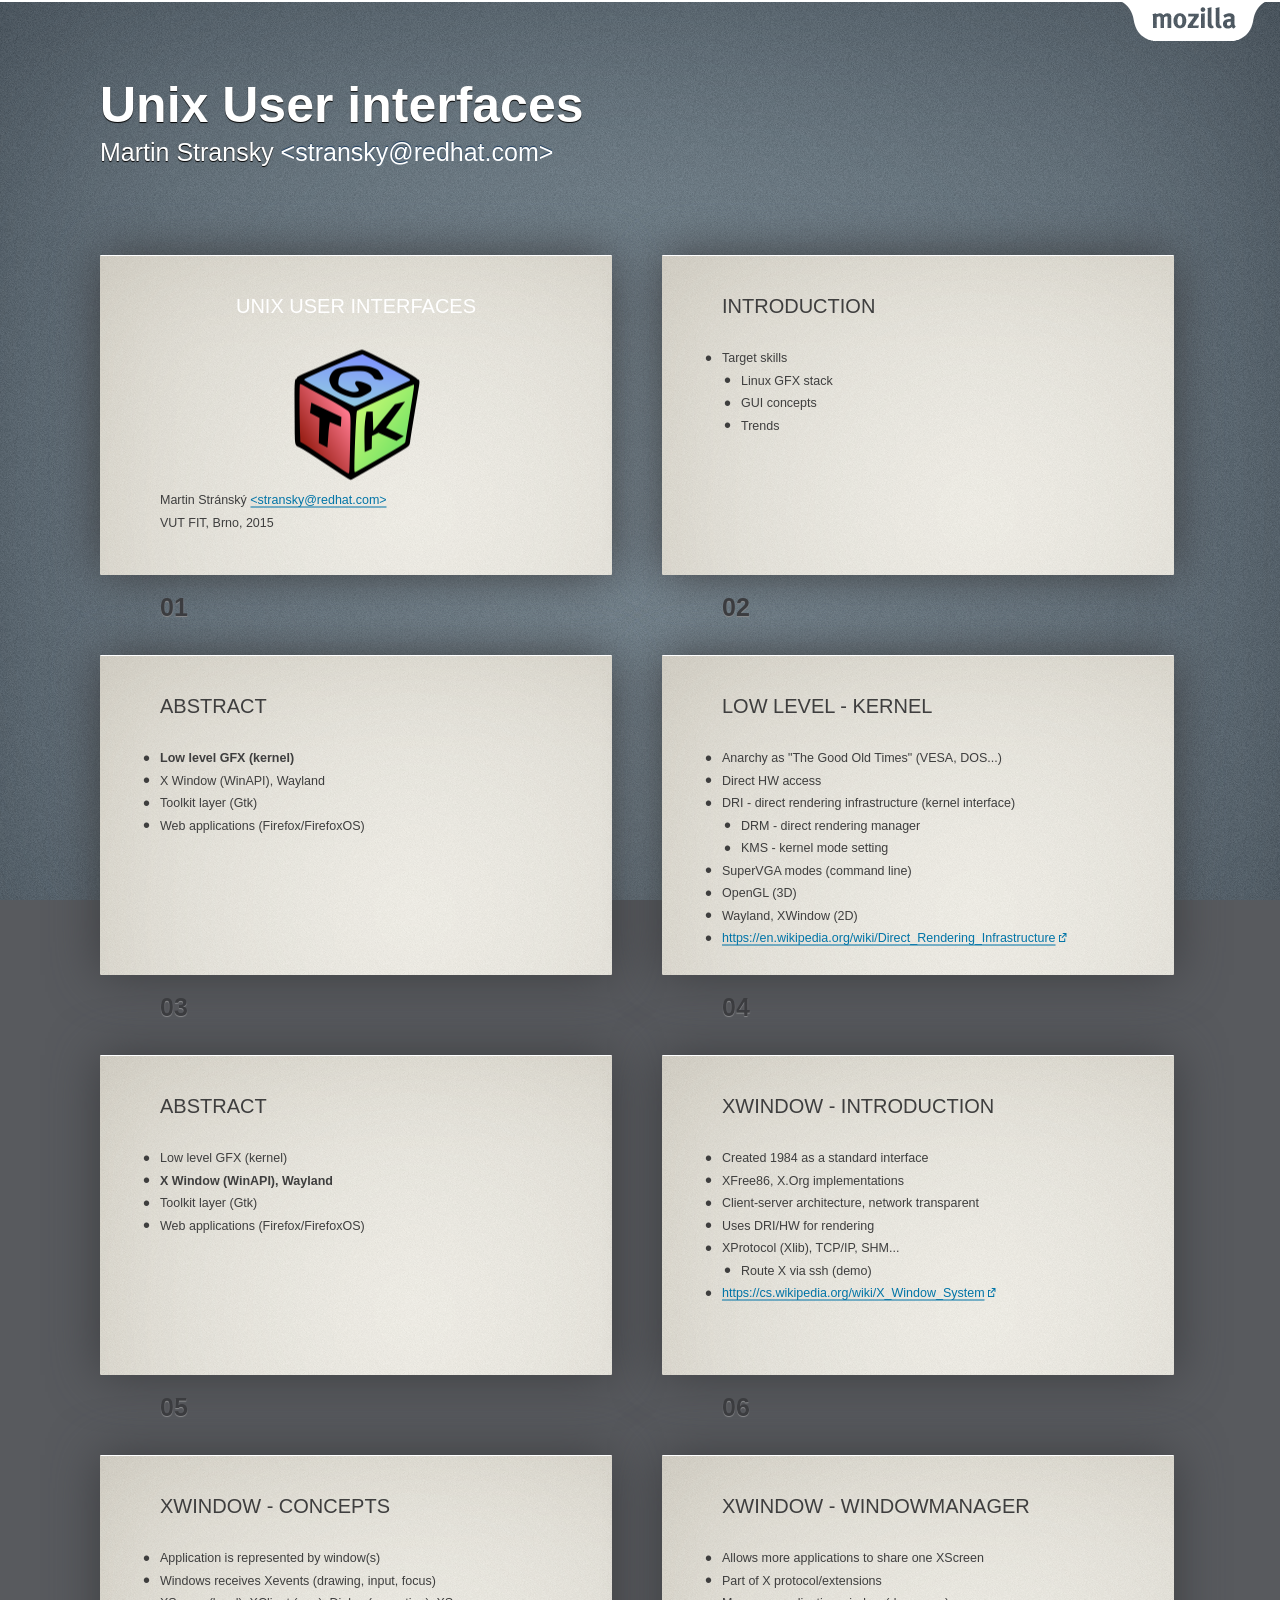
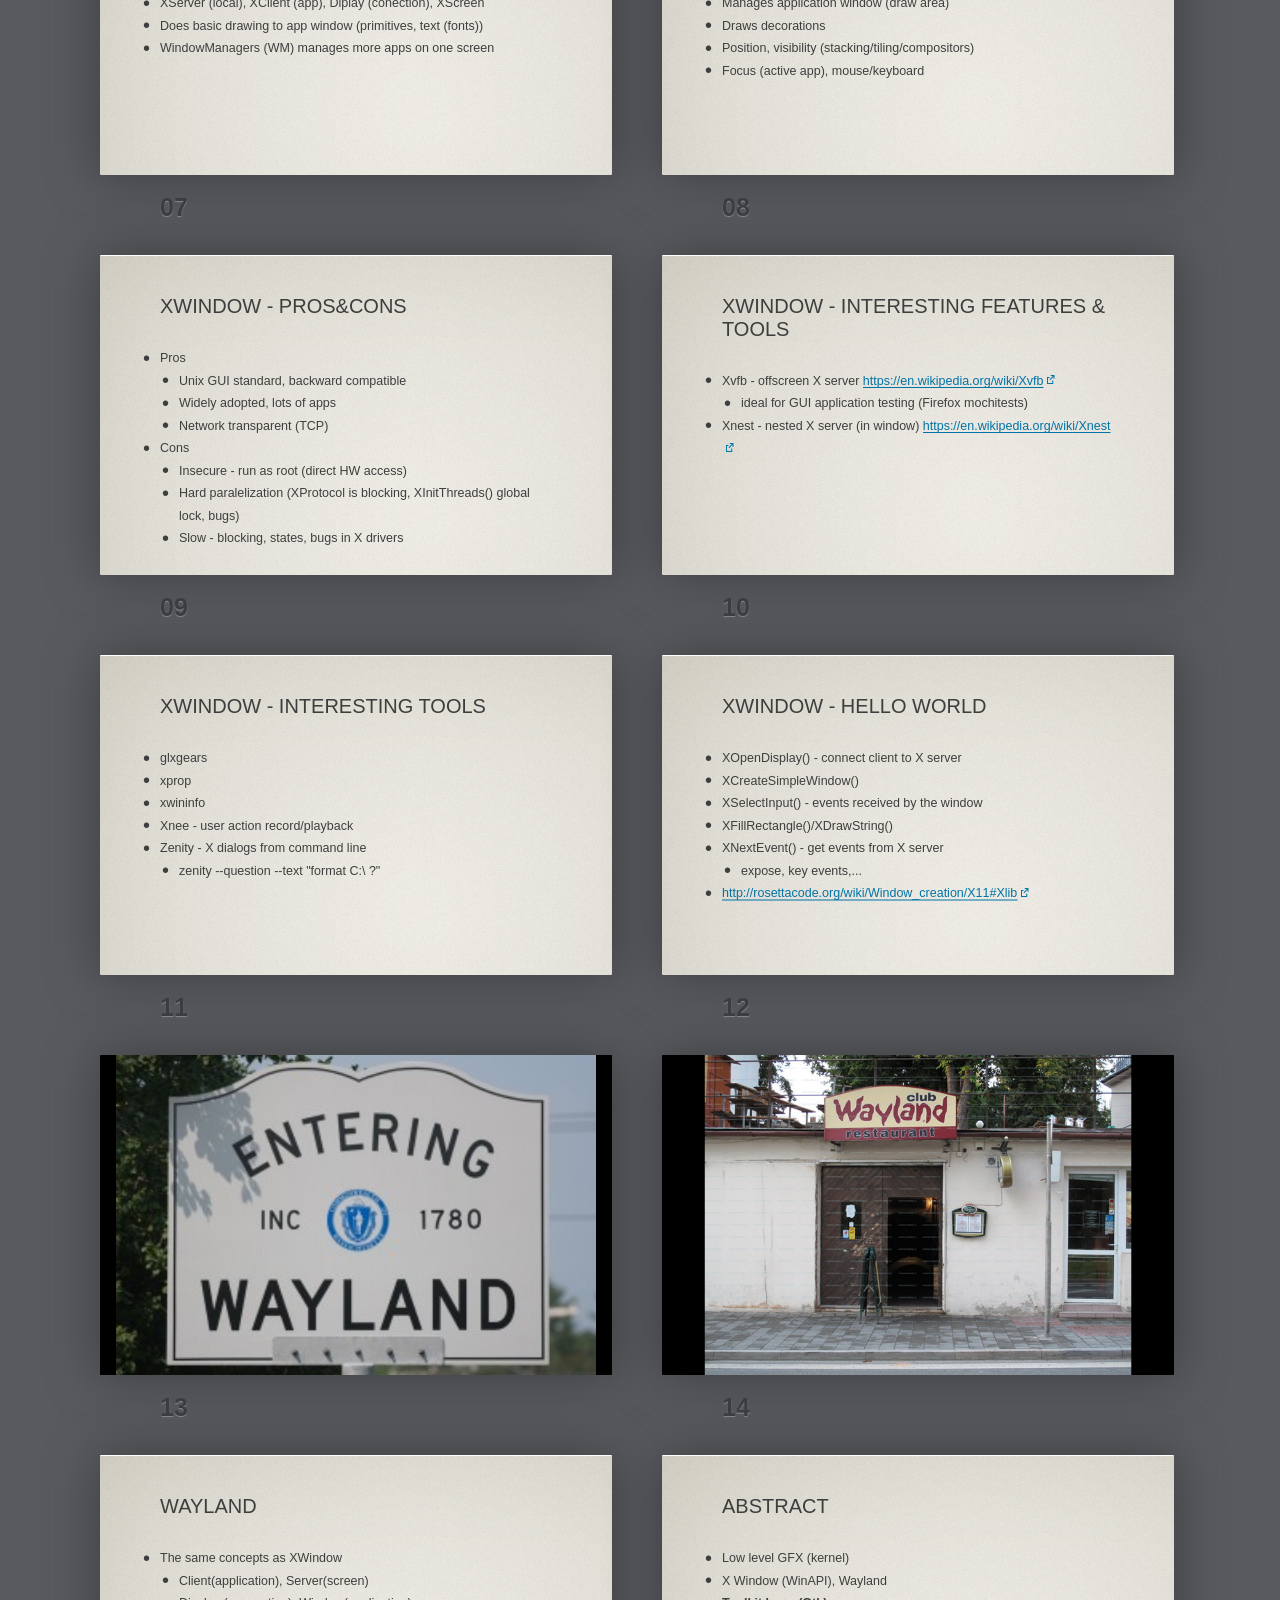
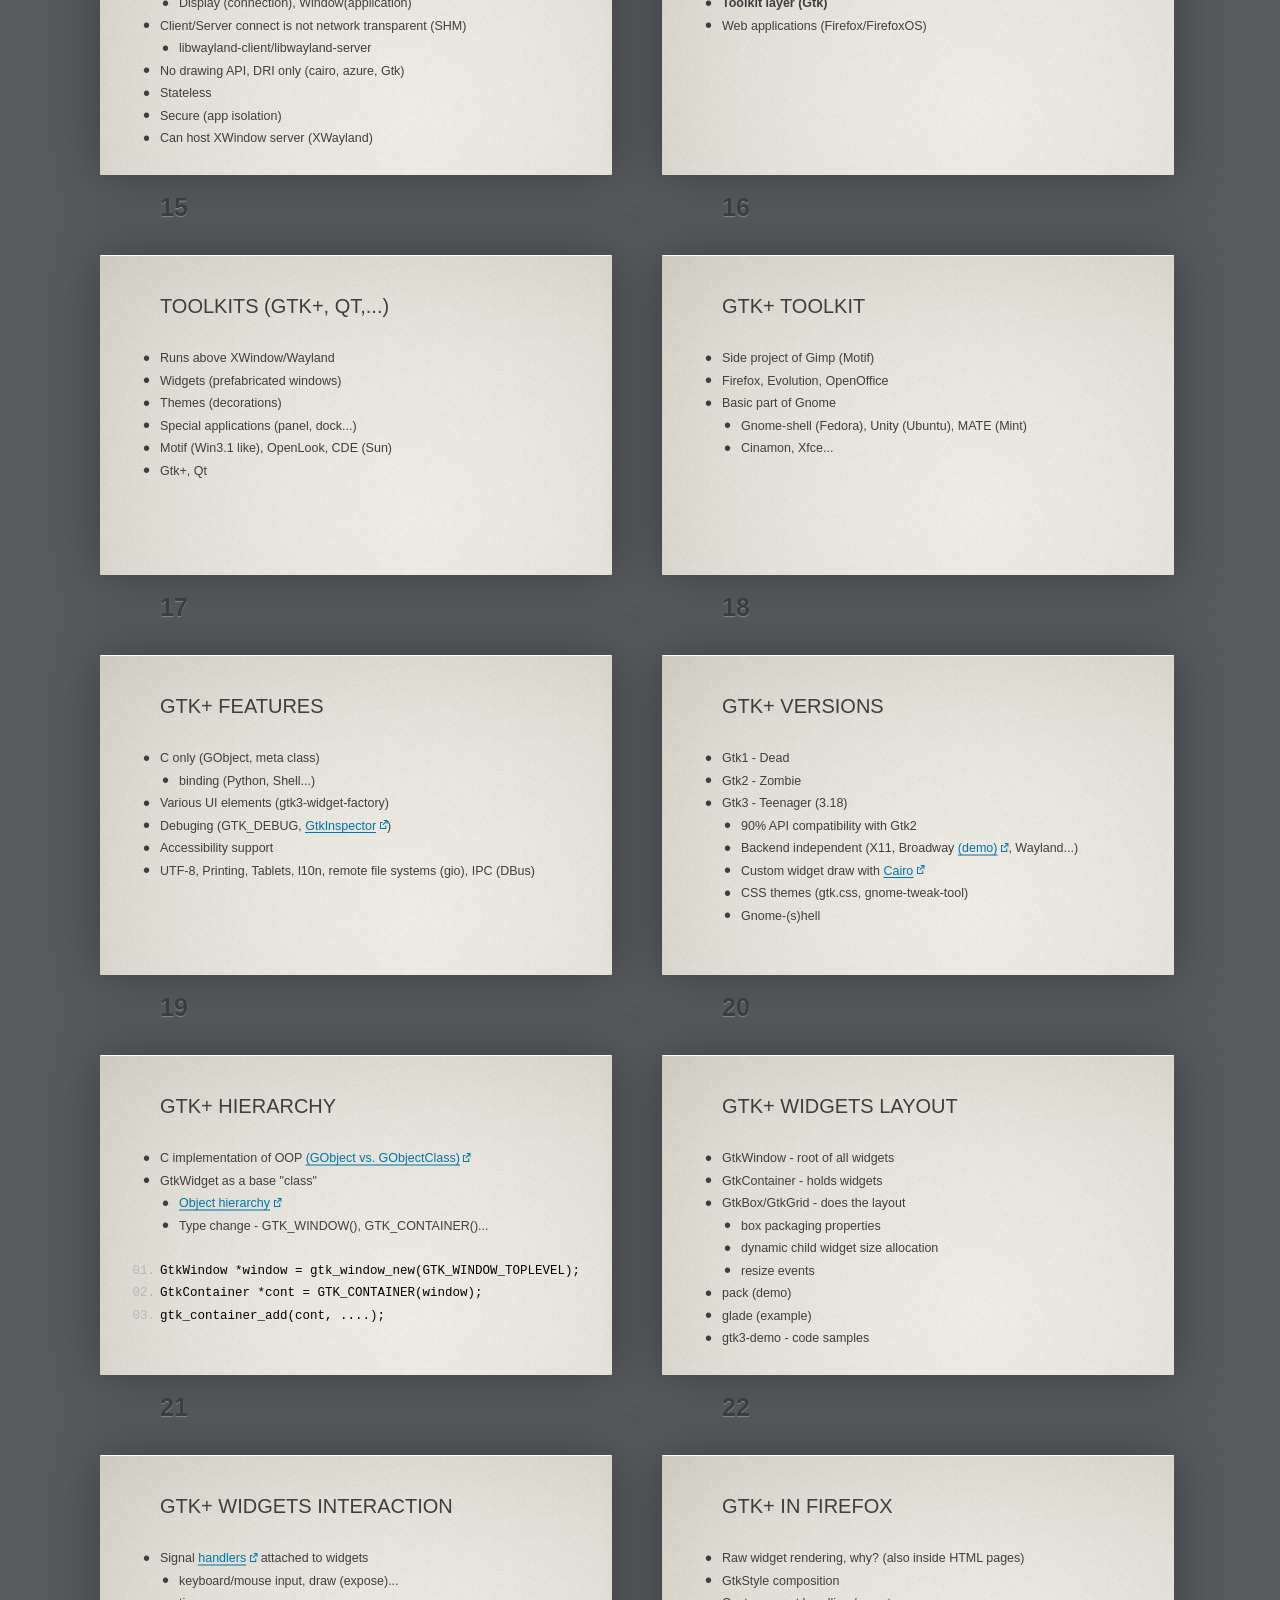
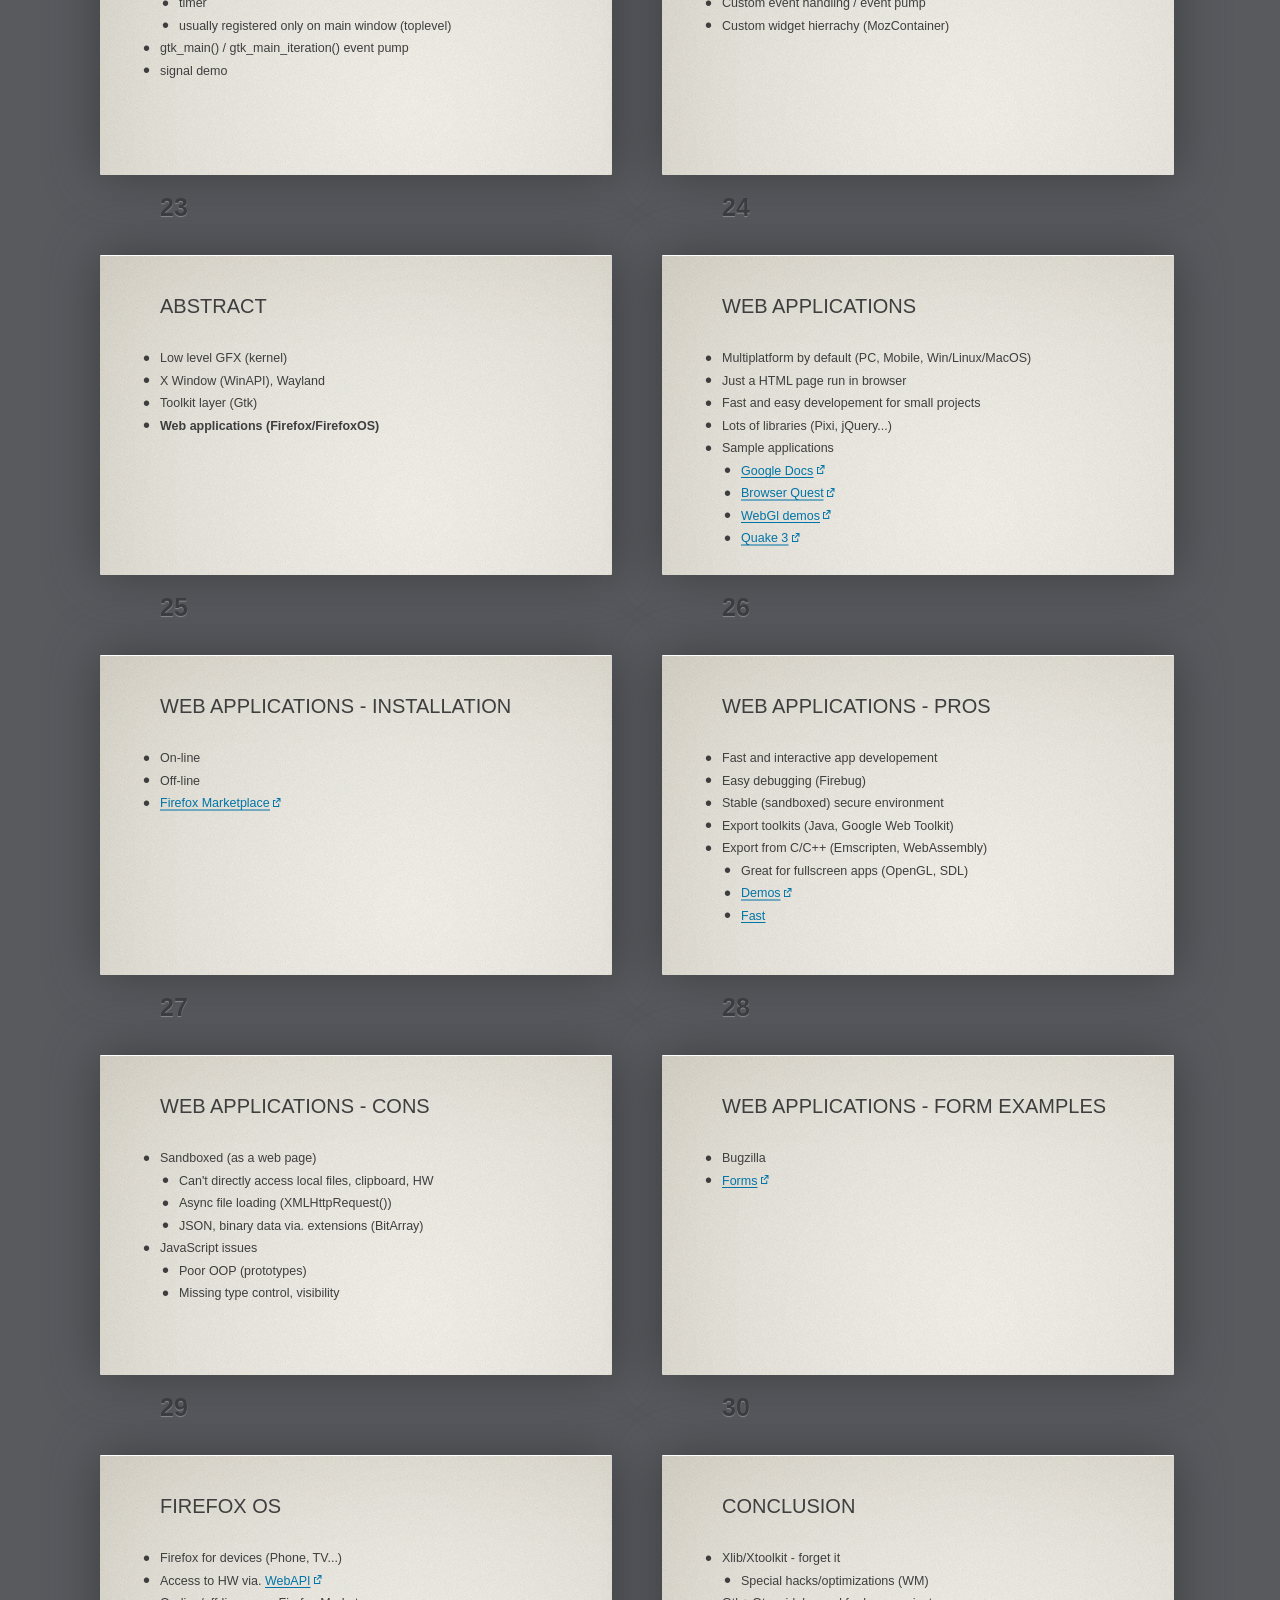
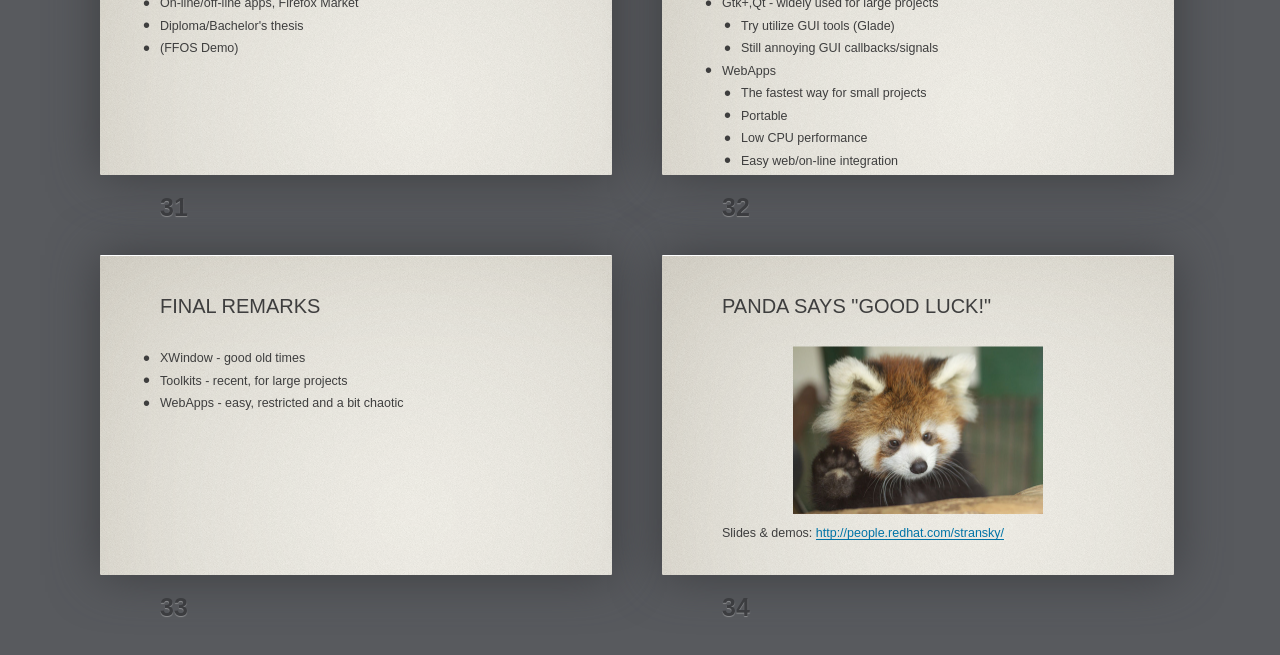
==== commit 07a08580: "slides/example update" ====
--- a/LinuxUI/slides/linux_ui.html
+++ b/LinuxUI/slides/linux_ui.html
@@ -72,7 +72,7 @@
 				<h2>Abstract</h2>
 			</header>			
         <ul>
-        <li>Low level GFX (kernel)
+        <li><B>Low level GFX (kernel)</B>
         <li>X Window (WinAPI), Wayland
         <li>Toolkit layer (Gtk)
         <li>Web applications (Firefox/FirefoxOS)        
@@ -97,6 +97,20 @@
         <li>OpenGL (3D)
         <li>Wayland, XWindow (2D)
         <li><a href="https://en.wikipedia.org/wiki/Direct_Rendering_Infrastructure" target="_blank">https://en.wikipedia.org/wiki/Direct_Rendering_Infrastructure</a>
+        </ul>
+		</section>
+	</div></div>
+
+	<div class="slide" id="Abstract-2"><div>
+		<section>
+			<header>
+				<h2>Abstract</h2>
+			</header>			
+        <ul>
+        <li>Low level GFX (kernel)
+        <li><B>X Window (WinAPI), Wayland</B>
+        <li>Toolkit layer (Gtk)
+        <li>Web applications (Firefox/FirefoxOS)        
         </ul>
 		</section>
 	</div></div>
@@ -264,18 +278,31 @@
         </ul>
 		</section>
 	</div></div>
+  
+	<div class="slide" id="Abstract-3"><div>
+		<section>
+			<header>
+				<h2>Abstract</h2>
+			</header>
+        <ul>
+        <li>Low level GFX (kernel)
+        <li>X Window (WinAPI), Wayland
+        <li><B>Toolkit layer (Gtk)</B>
+        <li>Web applications (Firefox/FirefoxOS)
+        </ul>
+		</section>
+	</div></div>
 
 	<div class="slide" id="GTK-1"><div>
 		<section>
 			<header>
-				<h2>Toolkits</h2>
-			</header>			
-        <ul>
-        <li>Simplify X11 API, but the same concepts
+				<h2>Toolkits (Gtk+, Qt,...)</h2>
+			</header>			
+        <ul>
+        <li>Runs above XWindow/Wayland        
         <li>Widgets (prefabricated windows)
         <li>Themes (decorations)
         <li>Special applications (panel, dock...)
-        <li>XToolkit
         <li>Motif (Win3.1 like), OpenLook, CDE (Sun)
         <li>Gtk+, Qt
         </ul>
@@ -309,10 +336,6 @@
         <ul>
           <li>binding (Python, Shell...)
         </ul>
-        <li>Independend on XWindow (portable)
-        <ul>
-          <li>cairo (gfx), Pango (fonty)
-        </ul>        
         <li>Various UI elements (gtk3-widget-factory)
         <li>Debuging (GTK_DEBUG, <a href="https://wiki.gnome.org/Projects/GTK%2B/Inspector" target="_blank">GtkInspector</a>)
         <li>Accessibility support
@@ -333,7 +356,7 @@
         <ul>
           <li>90% API compatibility with Gtk2
           <li>Backend independent (X11, Broadway <a href="https://developer.gnome.org/gtk3/stable/gtk-broadway.html" target="_blank">(demo)</a>, Wayland...)
-          <li>Draw widgets with <a href="https://developer.gnome.org/gtk3/stable/GtkStyleContext.html#gtk-render-background" target="_blank">Cairo</a>
+          <li>Custom widget draw with <a href="https://developer.gnome.org/gtk3/stable/GtkStyleContext.html#gtk-render-background" target="_blank">Cairo</a>
           <li>CSS themes (gtk.css, gnome-tweak-tool)
           <li>Gnome-(s)hell
         </ul>
@@ -377,6 +400,7 @@
         </ul>
         <li>pack (demo)
         <li>glade (example)
+        <li>gtk3-demo - code samples
         </ul>
 		</section>
 	</div></div>
@@ -409,6 +433,20 @@
         <li>GtkStyle composition
         <li>Custom event handling / event pump
         <li>Custom widget hierrachy (MozContainer)
+        </ul>
+		</section>
+	</div></div>
+  
+	<div class="slide" id="Abstract-4"><div>
+		<section>
+			<header>
+				<h2>Abstract</h2>
+			</header>
+        <ul>
+        <li>Low level GFX (kernel)
+        <li>X Window (WinAPI), Wayland
+        <li>Toolkit layer (Gtk)
+        <li><B>Web applications (Firefox/FirefoxOS)</B>
         </ul>
 		</section>
 	</div></div>
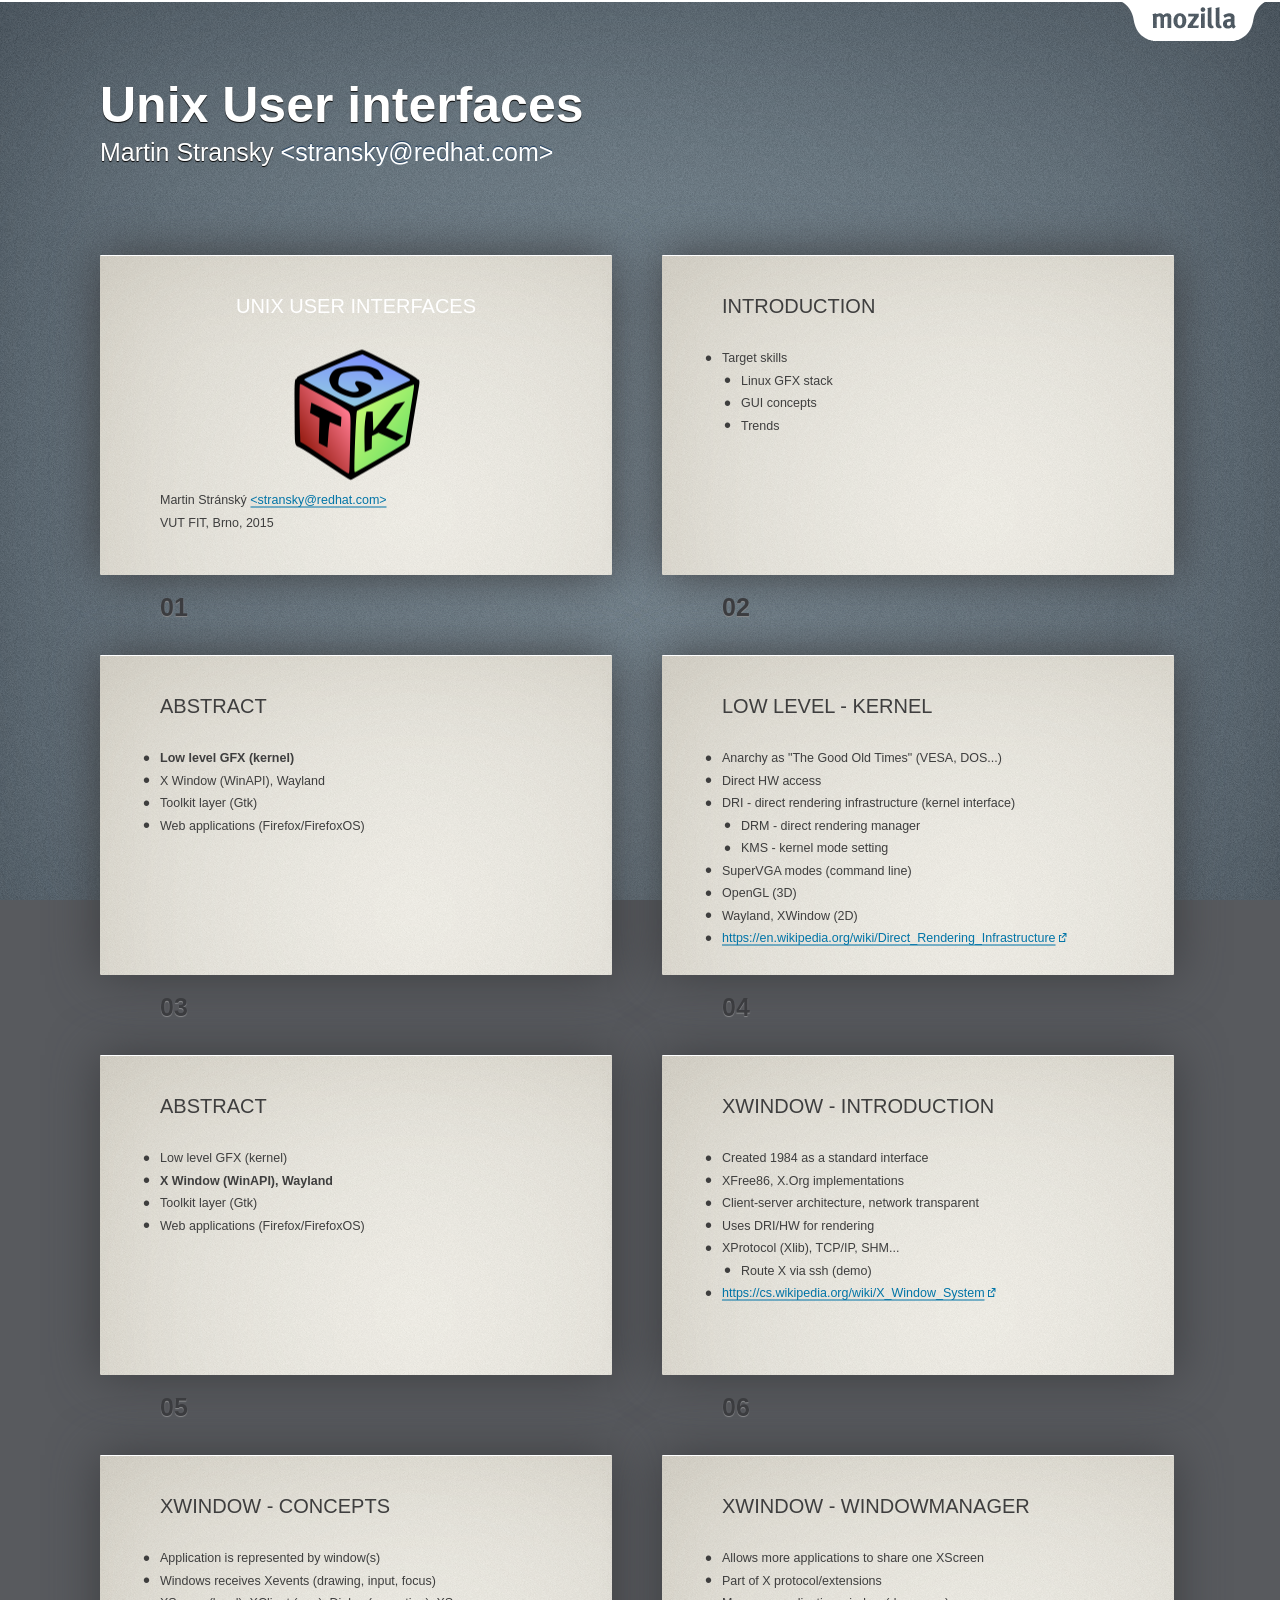
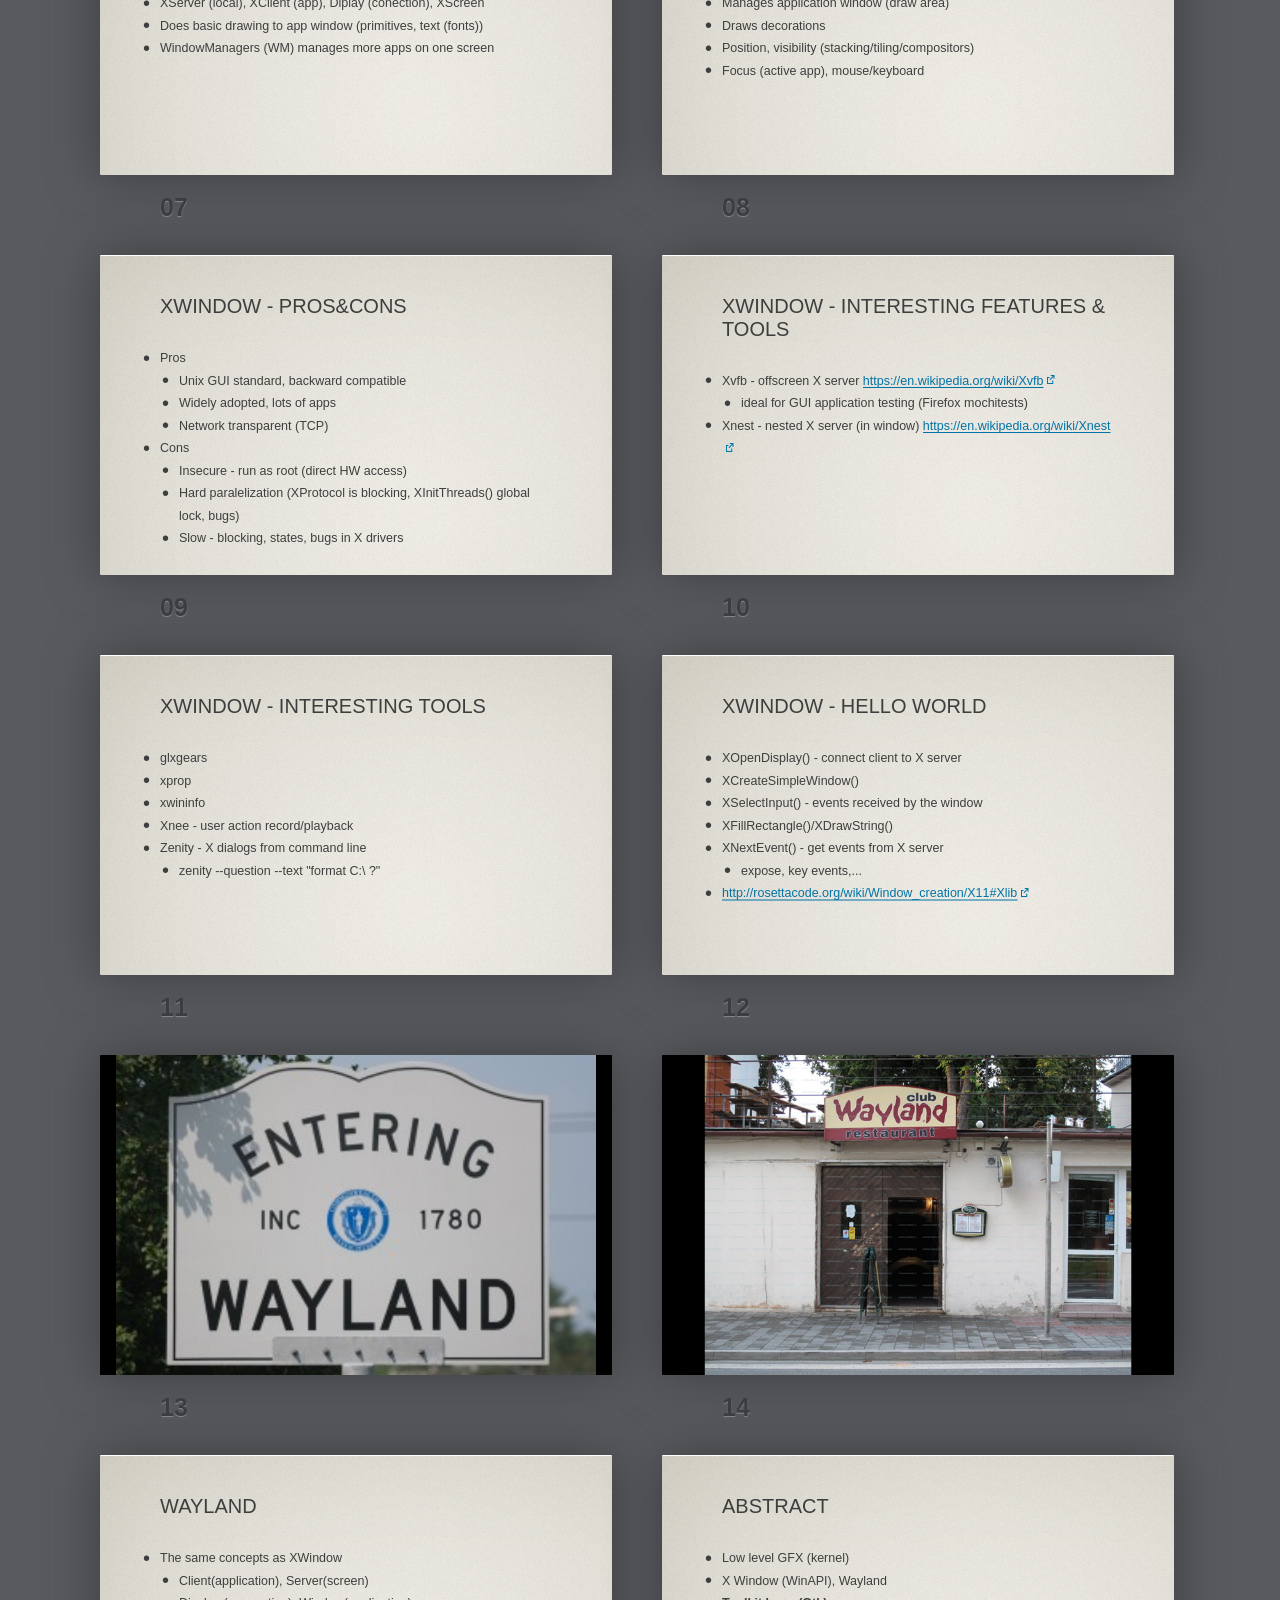
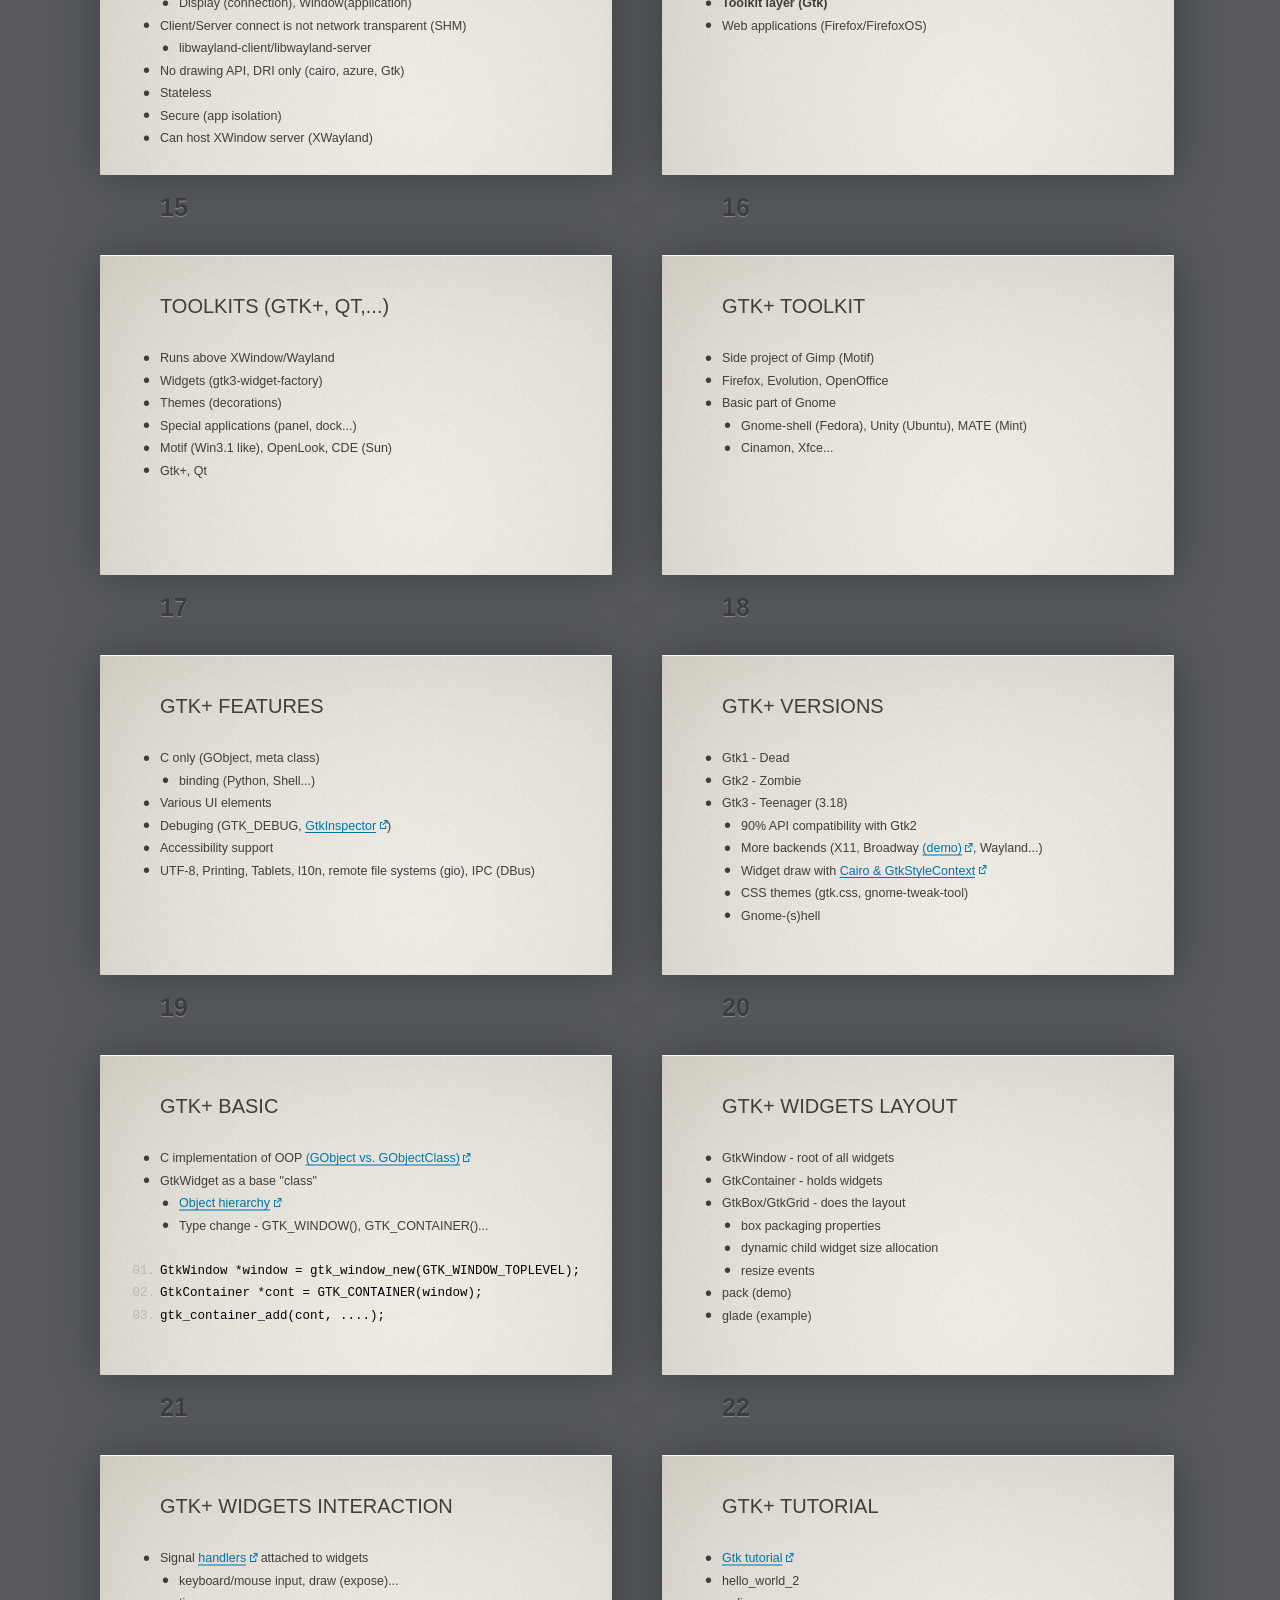
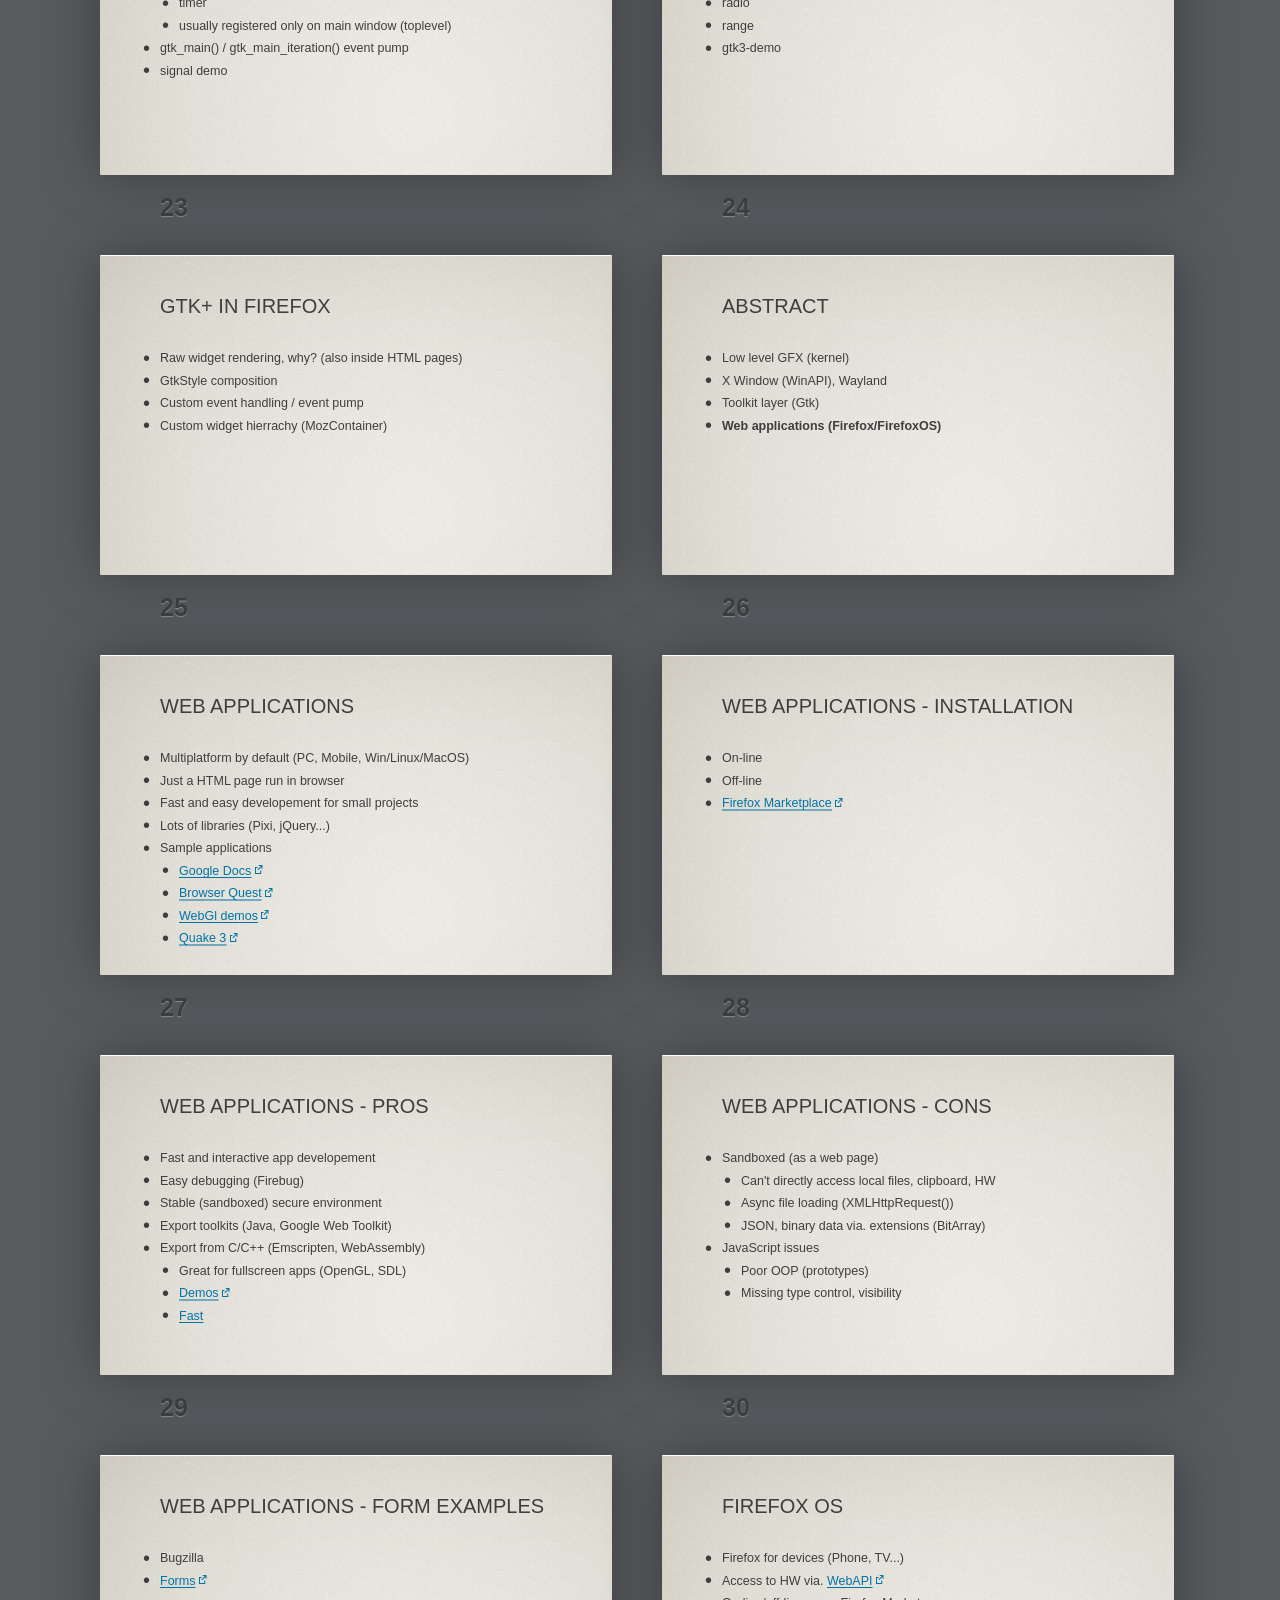
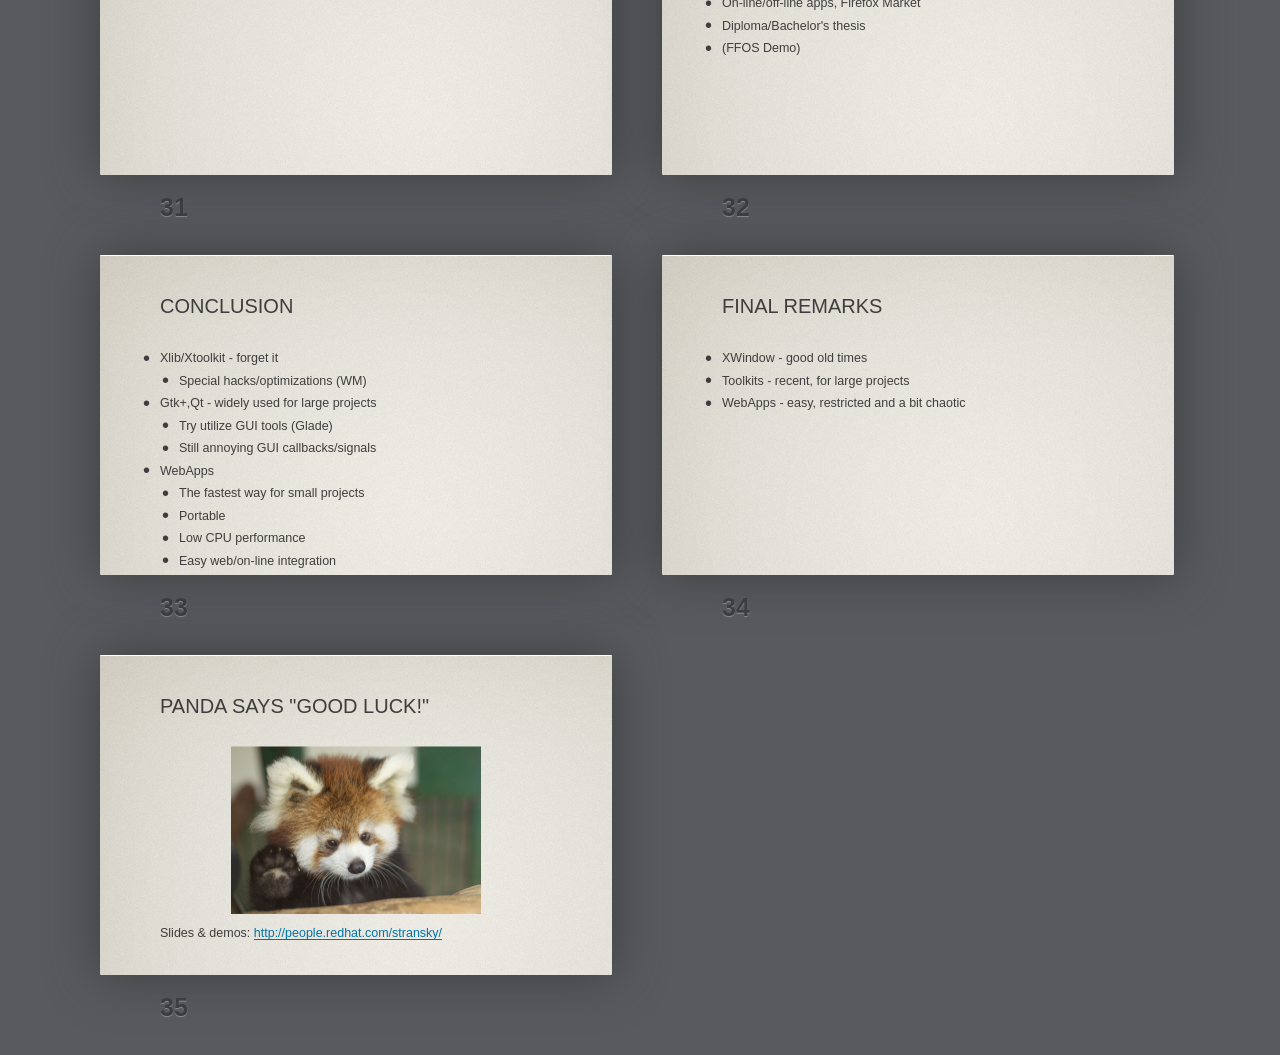
==== commit 5f95a2fa: "added examples" ====
--- a/LinuxUI/slides/linux_ui.html
+++ b/LinuxUI/slides/linux_ui.html
@@ -300,7 +300,7 @@
 			</header>			
         <ul>
         <li>Runs above XWindow/Wayland        
-        <li>Widgets (prefabricated windows)
+        <li>Widgets (gtk3-widget-factory)
         <li>Themes (decorations)
         <li>Special applications (panel, dock...)
         <li>Motif (Win3.1 like), OpenLook, CDE (Sun)
@@ -336,7 +336,7 @@
         <ul>
           <li>binding (Python, Shell...)
         </ul>
-        <li>Various UI elements (gtk3-widget-factory)
+        <li>Various UI elements
         <li>Debuging (GTK_DEBUG, <a href="https://wiki.gnome.org/Projects/GTK%2B/Inspector" target="_blank">GtkInspector</a>)
         <li>Accessibility support
         <li>UTF-8, Printing, Tablets, l10n, remote file systems (gio), IPC (DBus)
@@ -355,8 +355,8 @@
         <li>Gtk3 - Teenager (3.18)
         <ul>
           <li>90% API compatibility with Gtk2
-          <li>Backend independent (X11, Broadway <a href="https://developer.gnome.org/gtk3/stable/gtk-broadway.html" target="_blank">(demo)</a>, Wayland...)
-          <li>Custom widget draw with <a href="https://developer.gnome.org/gtk3/stable/GtkStyleContext.html#gtk-render-background" target="_blank">Cairo</a>
+          <li>More backends (X11, Broadway <a href="https://developer.gnome.org/gtk3/stable/gtk-broadway.html" target="_blank">(demo)</a>, Wayland...)
+          <li>Widget draw with <a href="https://developer.gnome.org/gtk3/stable/GtkStyleContext.html#gtk-render-background" target="_blank">Cairo & GtkStyleContext</a>
           <li>CSS themes (gtk.css, gnome-tweak-tool)
           <li>Gnome-(s)hell
         </ul>
@@ -366,7 +366,7 @@
 	<div class="slide" id="GTK-5"><div>
 		<section>
 			<header>
-				<h2>Gtk+ Hierarchy</h2>
+				<h2>Gtk+ basic</h2>
 			</header>			
         <ul>
         <li>C implementation of OOP <a href="https://developer.gnome.org/gobject/unstable/gobject-The-Base-Object-Type.html#GObject-struct" target="_blank">(GObject vs. GObjectClass)</a>
@@ -400,7 +400,6 @@
         </ul>
         <li>pack (demo)
         <li>glade (example)
-        <li>gtk3-demo - code samples
         </ul>
 		</section>
 	</div></div>
@@ -422,8 +421,23 @@
         </ul>
 		</section>
 	</div></div>
-  
+
 	<div class="slide" id="GTK-8"><div>
+		<section>
+			<header>
+				<h2>Gtk+ Tutorial</h2>
+			</header>			
+        <ul>
+        <li><a href="https://developer.gnome.org/gtk-tutorial/stable/" target="_blank">Gtk tutorial</a>        
+        <li>hello_world_2
+        <li>radio
+        <li>range        
+        <li>gtk3-demo
+        </ul>
+		</section>
+	</div></div>
+
+	<div class="slide" id="GTK-9"><div>
 		<section>
 			<header>
 				<h2>Gtk+ in Firefox</h2>
